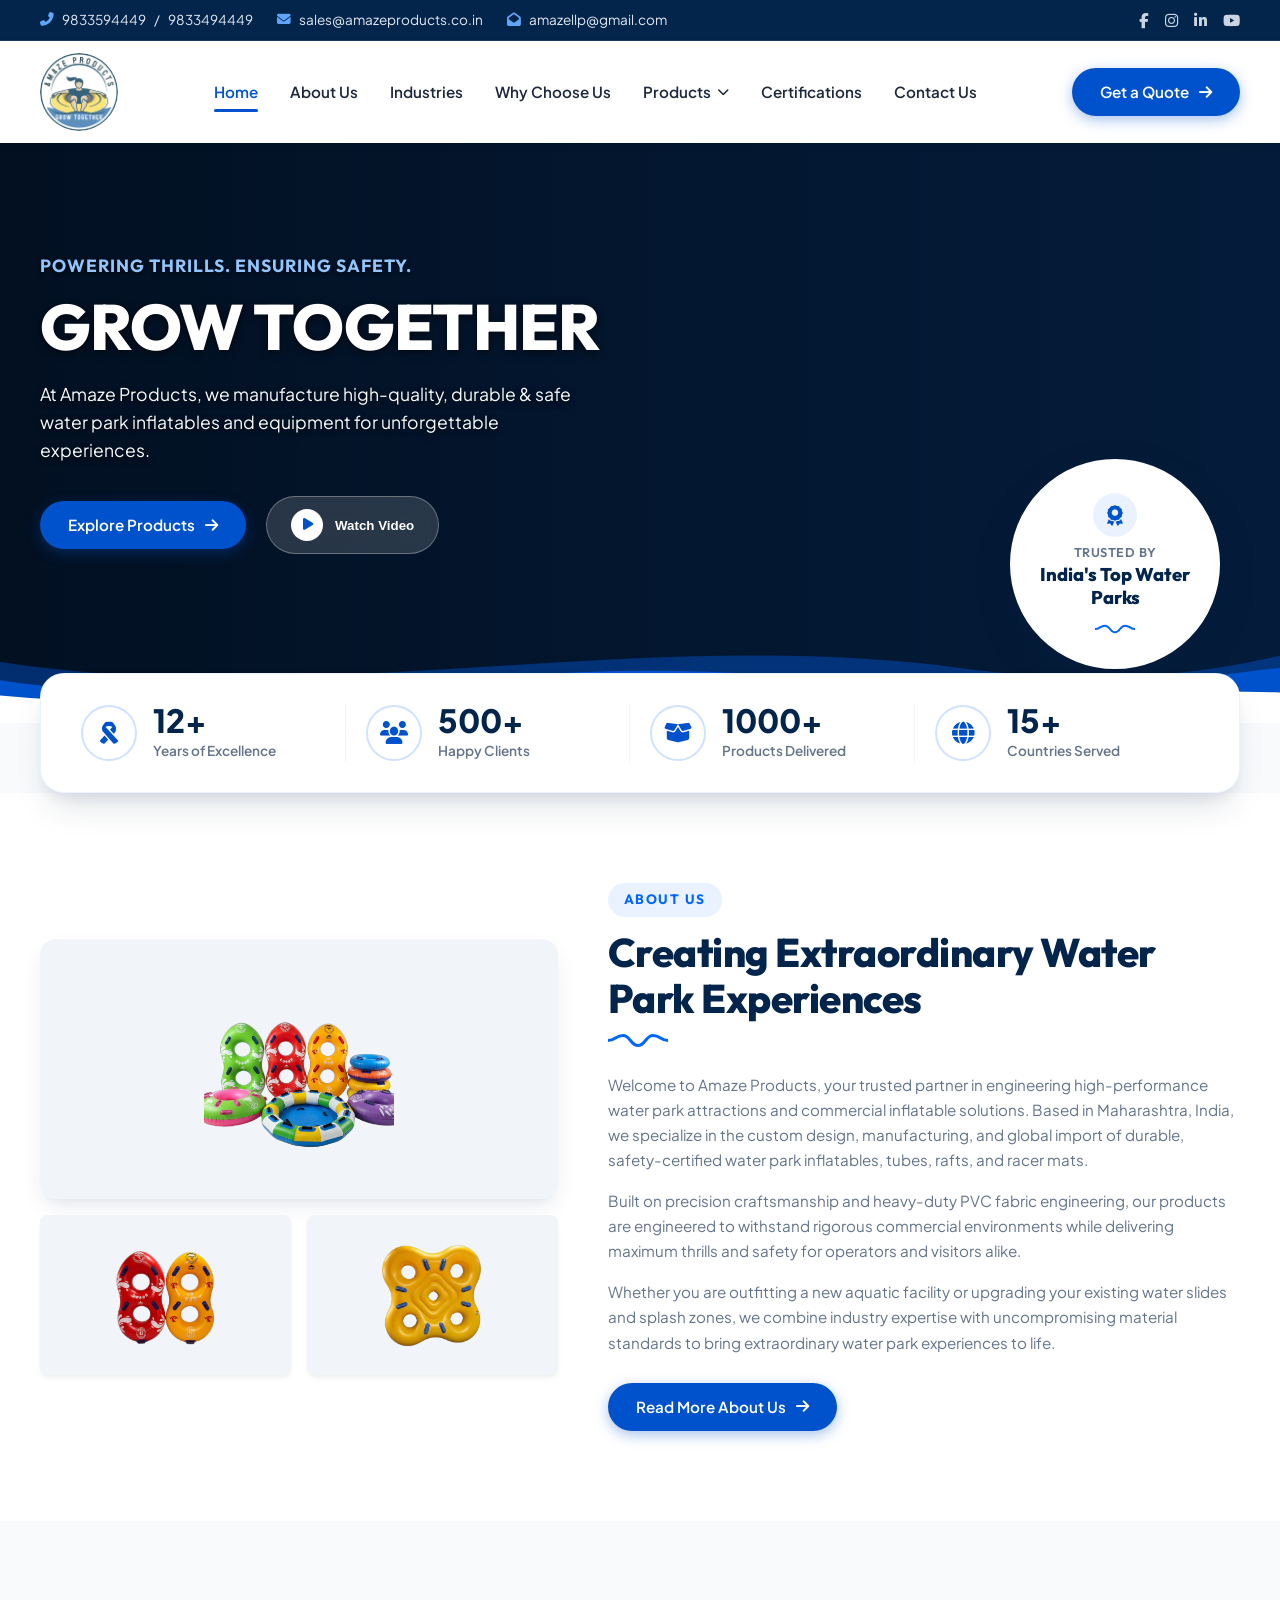
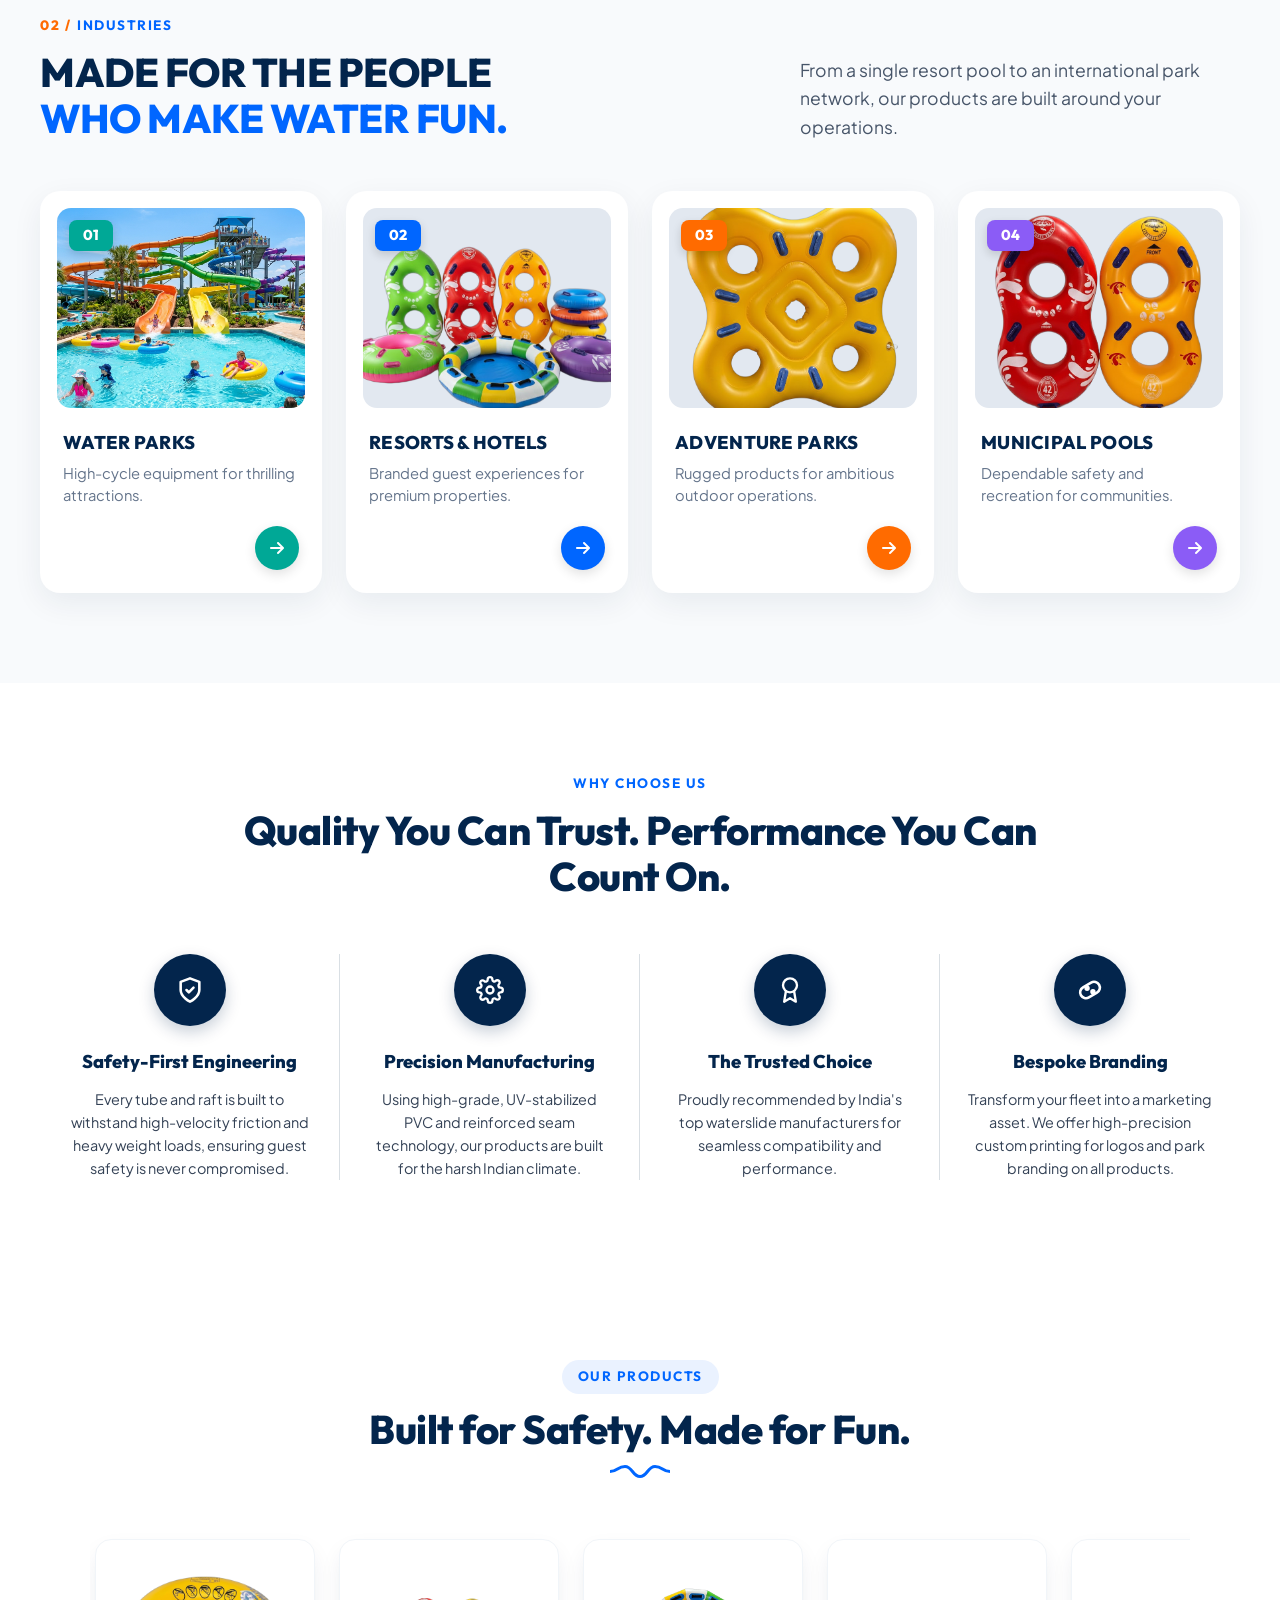
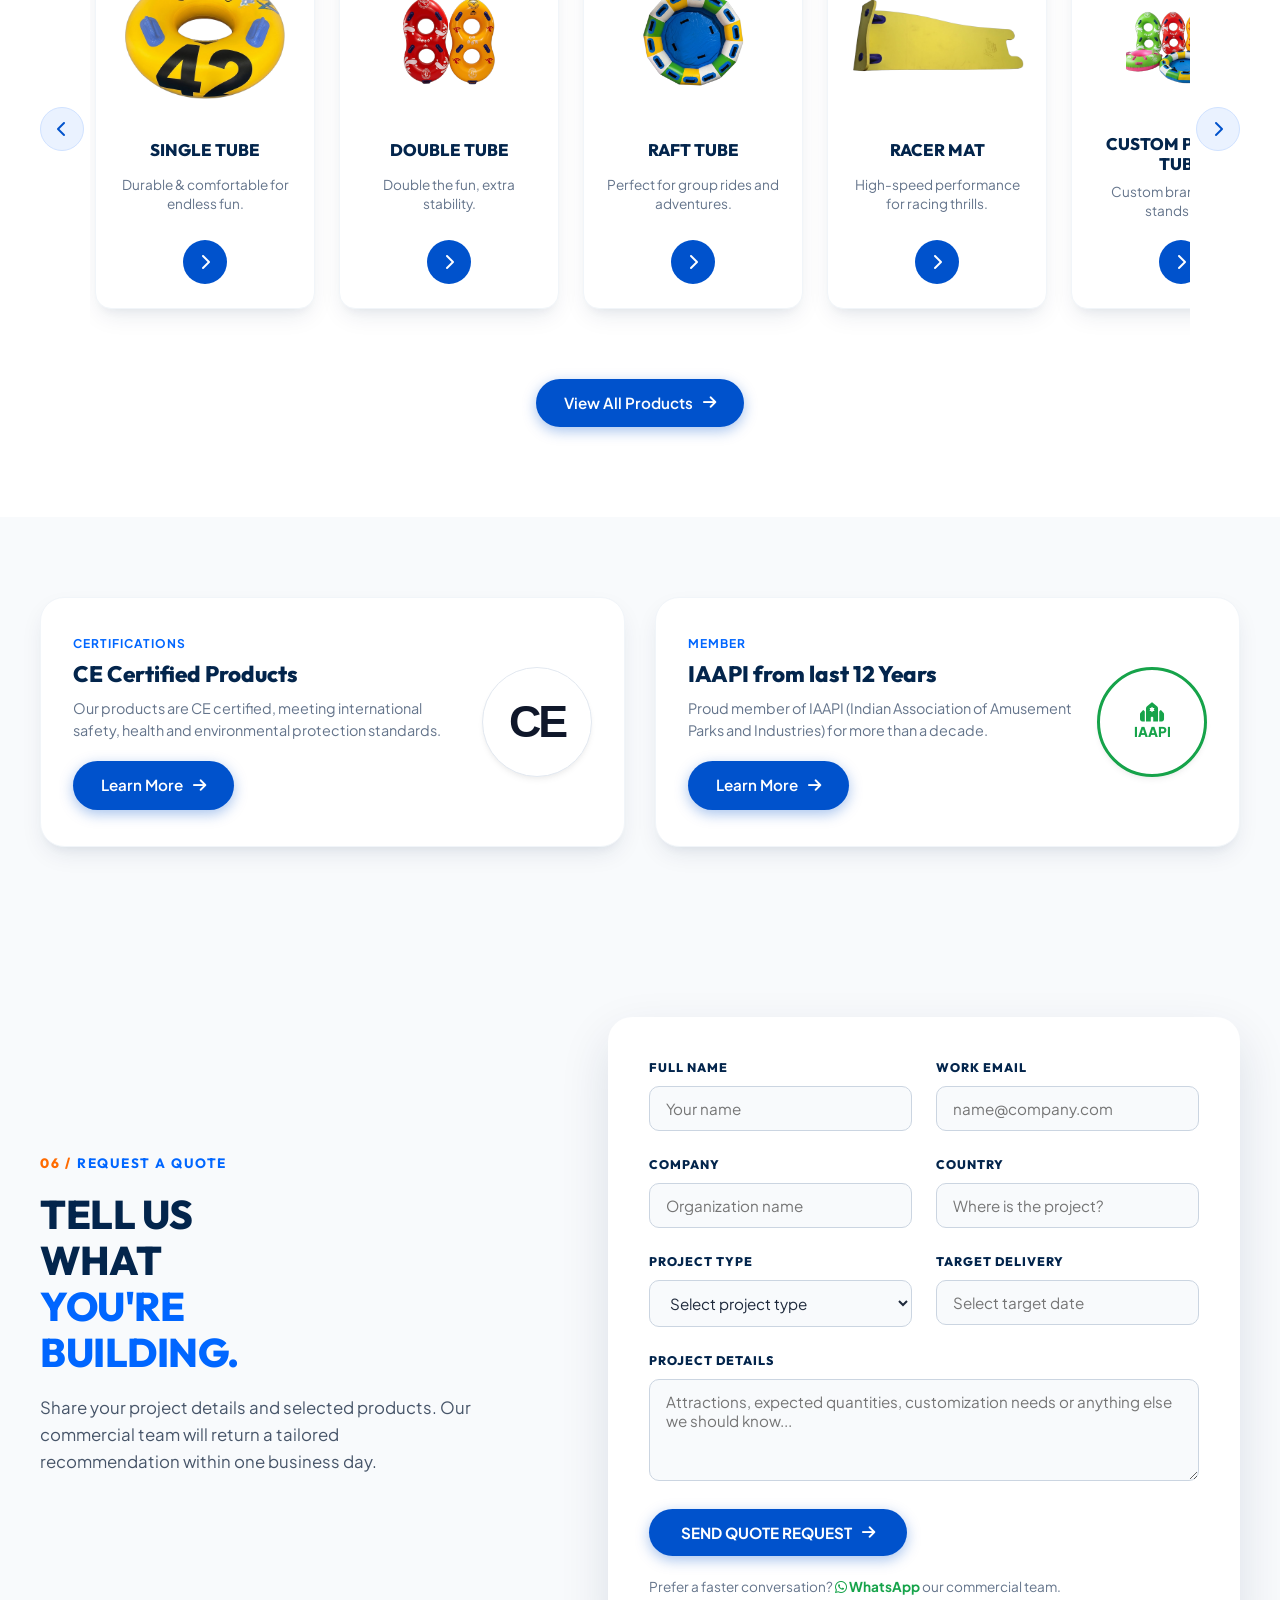
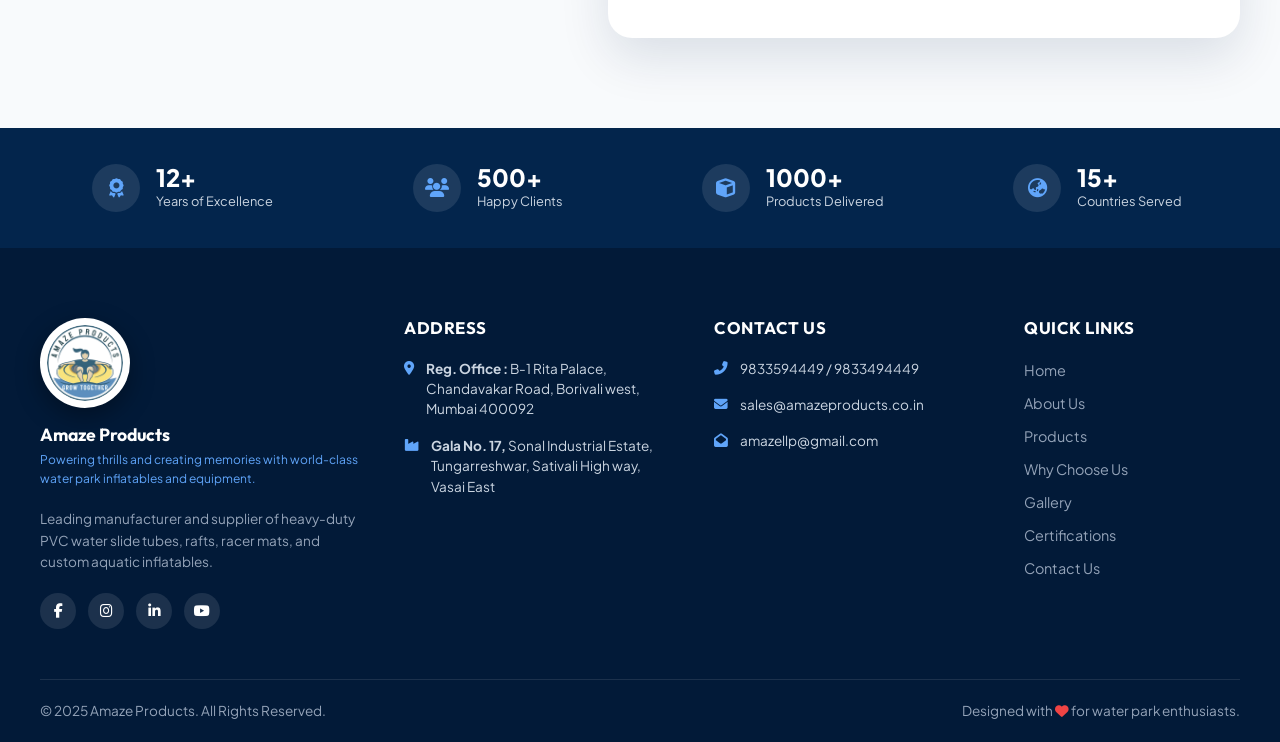
==== index.html @ 7d3e3cb1 "Remove 0 Products Selected card from Request A Quote section" ====
<!DOCTYPE html>
<html lang="en">
<head>
  <meta charset="UTF-8">
  <meta name="viewport" content="width=device-width, initial-scale=1.0">
  <title>Amaze Products - Water Park Inflatables & Equipment</title>
  <meta name="description" content="Amaze Products manufactures high-quality, durable & safe water park inflatables, tubes, rafts, and racer mats for unforgettable aquatic experiences.">
  
  <!-- CSS Stylesheet -->
  <link rel="stylesheet" href="styles.css">
  
  <!-- FontAwesome Icons -->
  <link rel="stylesheet" href="https://cdnjs.cloudflare.com/ajax/libs/font-awesome/6.4.0/css/all.min.css">
</head>
<body>

  <!-- 1. TOP NOTIFICATION BAR -->
  <div class="top-bar">
    <div class="container">
      <div class="top-bar-contact">
        <div class="top-bar-item">
          <i class="fas fa-phone-alt"></i>
          <a href="tel:9833594449">9833594449</a> / <a href="tel:9833494449">9833494449</a>
        </div>
        <div class="top-bar-item">
          <i class="fas fa-envelope"></i>
          <a href="mailto:sales@amazeproducts.co.in">sales@amazeproducts.co.in</a>
        </div>
        <div class="top-bar-item">
          <i class="fas fa-envelope-open"></i>
          <a href="mailto:amazellp@gmail.com">amazellp@gmail.com</a>
        </div>
      </div>
      <div class="top-bar-social">
        <a href="#" aria-label="Facebook"><i class="fab fa-facebook-f"></i></a>
        <a href="#" aria-label="Instagram"><i class="fab fa-instagram"></i></a>
        <a href="#" aria-label="LinkedIn"><i class="fab fa-linkedin-in"></i></a>
        <a href="#" aria-label="YouTube"><i class="fab fa-youtube"></i></a>
      </div>
    </div>
  </div>

  <!-- 2. MAIN HEADER NAVIGATION -->
  <header class="main-header">
    <div class="container">
      <a href="#" class="logo-link">
        <img src="assets/logo.png" alt="Amaze Products Logo" class="logo-img">
      </a>
      
      <nav class="nav-menu" id="navMenu">
        <a href="#home" class="nav-link active">Home</a>
        <a href="#about" class="nav-link">About Us</a>
        <a href="#industries" class="nav-link">Industries</a>
        <a href="#why-us" class="nav-link">Why Choose Us</a>
        <a href="#products" class="nav-link">Products <i class="fas fa-chevron-down" style="font-size: 0.75rem; margin-left: 2px;"></i></a>
        <a href="#certifications" class="nav-link">Certifications</a>
        <a href="#contact" class="nav-link">Contact Us</a>
      </nav>

      <a href="#contact" class="btn btn-primary">Get a Quote <i class="fas fa-arrow-right"></i></a>
      
      <div class="mobile-toggle" id="mobileToggle">
        <i class="fas fa-bars"></i>
      </div>
    </div>
  </header>

  <!-- 3. HERO BANNER SECTION -->
  <section class="hero-section" id="home">
    <video autoplay loop muted playsinline class="hero-bg-media">
      <source src="banner section .mp4" type="video/mp4">
      <source src="assets/banner-section.mp4" type="video/mp4">
      Your browser does not support the video tag.
    </video>
    <div class="hero-overlay"></div>
    
    <div class="container">
      <div class="hero-content">
        <div class="hero-text">
          <div class="hero-tagline">Powering Thrills. Ensuring Safety.</div>
          <h1 class="hero-title">GROW TOGETHER</h1>
          <p class="hero-desc">
            At Amaze Products, we manufacture high-quality, durable & safe water park inflatables and equipment for unforgettable experiences.
          </p>
          <div class="hero-actions">
            <a href="#products" class="btn btn-primary">Explore Products <i class="fas fa-arrow-right"></i></a>
            <button class="btn-video" id="watchVideoBtn">
              <span class="play-icon-circle"><i class="fas fa-play"></i></span> Watch Video
            </button>
          </div>
        </div>

        <div class="hero-badge-card">
          <div class="badge-star-icon">
            <i class="fas fa-award"></i>
          </div>
          <h4>Trusted by</h4>
          <h3>India's Top Water Parks</h3>
          <div class="wave-accent" style="margin-bottom:0;">
            <svg width="40" height="12" viewBox="0 0 60 15" fill="none" xmlns="http://www.w3.org/2000/svg">
              <path d="M0 7.5C7.5 7.5 7.5 2.5 15 2.5C22.5 2.5 22.5 12.5 30 12.5C37.5 12.5 37.5 2.5 45 2.5C52.5 2.5 52.5 7.5 60 7.5" stroke="#0066ff" stroke-width="3" stroke-linecap="round"/>
            </svg>
          </div>
        </div>
      </div>
    </div>

    <!-- Bottom Wave Cut Layer -->
    <div class="hero-bottom-wave">
      <svg viewBox="0 0 1440 180" fill="none" xmlns="http://www.w3.org/2000/svg" preserveAspectRatio="none">
        <path d="M0 80C360 160 720 20 1080 90C1260 125 1380 90 1440 70V180H0V80Z" fill="#0066ff" fill-opacity="0.35"/>
        <path d="M0 110C320 180 640 40 960 120C1200 150 1360 100 1440 90V180H0V110Z" fill="#0052cc"/>
        <path d="M0 135C240 170 480 90 720 130C960 170 1200 120 1440 130V180H0V135Z" fill="#ffffff"/>
      </svg>
    </div>
  </section>

  <!-- 4. STATS COUNTER BANNER -->
  <div class="container stats-banner-wrapper">
    <div class="stats-banner-card">
      <div class="stat-item">
        <div class="stat-icon">
          <i class="fas fa-ribbon"></i>
        </div>
        <div>
          <div class="stat-number" data-target="12+">12+</div>
          <div class="stat-label">Years of Excellence</div>
        </div>
      </div>

      <div class="stat-item">
        <div class="stat-icon">
          <i class="fas fa-users"></i>
        </div>
        <div>
          <div class="stat-number" data-target="500+">500+</div>
          <div class="stat-label">Happy Clients</div>
        </div>
      </div>

      <div class="stat-item">
        <div class="stat-icon">
          <i class="fas fa-box-open"></i>
        </div>
        <div>
          <div class="stat-number" data-target="1000+">1000+</div>
          <div class="stat-label">Products Delivered</div>
        </div>
      </div>

      <div class="stat-item">
        <div class="stat-icon">
          <i class="fas fa-globe"></i>
        </div>
        <div>
          <div class="stat-number" data-target="15+">15+</div>
          <div class="stat-label">Countries Served</div>
        </div>
      </div>
    </div>
  </div>

  <!-- 5. ABOUT US SECTION -->
  <section class="about-section" id="about">
    <div class="container">
      <div class="about-grid">
        <!-- Gallery Images Collage -->
        <div class="about-gallery">
          <div class="about-img-main" style="background:#f1f5f9; display:flex; align-items:center; justify-content:center;">
            <img src="assets/custom-printed-tube.png" alt="Amaze Waterpark Collection" style="object-fit:contain; max-height:100%;">
          </div>
          <div class="about-img-sub" style="background:#f1f5f9; display:flex; align-items:center; justify-content:center;">
            <img src="assets/double-tube.png" alt="Double Tube Inflatables" style="object-fit:contain; max-height:100%;">
          </div>
          <div class="about-img-sub" style="background:#f1f5f9; display:flex; align-items:center; justify-content:center;">
            <img src="assets/quad-raft.png" alt="Quad Raft Inflatable" style="object-fit:contain; max-height:100%;">
          </div>
        </div>

        <!-- Content Right -->
        <div class="about-content">
          <span class="section-badge">ABOUT US</span>
          <h2 class="section-title">Creating Extraordinary Water Park Experiences</h2>
          <div class="wave-accent left">
            <svg width="60" height="15" viewBox="0 0 60 15" fill="none" xmlns="http://www.w3.org/2000/svg">
              <path d="M0 7.5C7.5 7.5 7.5 2.5 15 2.5C22.5 2.5 22.5 12.5 30 12.5C37.5 12.5 37.5 2.5 45 2.5C52.5 2.5 52.5 7.5 60 7.5" stroke="#0066ff" stroke-width="3" stroke-linecap="round"/>
            </svg>
          </div>
          
          <p>
            Welcome to Amaze Products, your trusted partner in engineering high-performance water park attractions and commercial inflatable solutions. Based in Maharashtra, India, we specialize in the custom design, manufacturing, and global import of durable, safety-certified water park inflatables, tubes, rafts, and racer mats.
          </p>
          <p>
            Built on precision craftsmanship and heavy-duty PVC fabric engineering, our products are engineered to withstand rigorous commercial environments while delivering maximum thrills and safety for operators and visitors alike.
          </p>
          <p>
            Whether you are outfitting a new aquatic facility or upgrading your existing water slides and splash zones, we combine industry expertise with uncompromising material standards to bring extraordinary water park experiences to life.
          </p>

          <a href="#about" class="btn btn-primary">Read More About Us <i class="fas fa-arrow-right"></i></a>
        </div>
      </div>
    </div>
  </section>

  <!-- 6. INDUSTRIES SECTION -->
  <section class="industries-section" id="industries">
    <div class="container">
      <div class="industries-header">
        <div class="industries-title-box">
          <span class="industries-badge"><span class="badge-num">02 /</span> INDUSTRIES</span>
          <h2 class="industries-title">
            MADE FOR THE PEOPLE <br>
            <span class="highlight-blue">WHO MAKE WATER FUN.</span>
          </h2>
        </div>
        <div class="industries-desc-box">
          <p class="industries-desc">
            From a single resort pool to an international park network, our products are built around your operations.
          </p>
        </div>
      </div>

      <div class="industries-grid">
        <!-- Card 1: Water Parks -->
        <div class="industry-card">
          <div class="industry-img-wrapper">
            <span class="industry-num-badge badge-teal">01</span>
            <img src="assets/hero-bg.jpg" alt="Water Parks - Slides & Attractions" onerror="this.src='assets/single-tube.png'">
          </div>
          <div class="industry-card-body">
            <h3 class="industry-card-title">WATER PARKS</h3>
            <p class="industry-card-desc">High-cycle equipment for thrilling attractions.</p>
            <div class="industry-card-footer">
              <a href="#contact" class="industry-arrow-btn btn-teal" aria-label="Learn more about Water Parks"><i class="fas fa-arrow-right"></i></a>
            </div>
          </div>
        </div>

        <!-- Card 2: Resorts & Hotels -->
        <div class="industry-card">
          <div class="industry-img-wrapper">
            <span class="industry-num-badge badge-blue">02</span>
            <img src="https://images.unsplash.com/photo-1571896349842-33c89424de2d?auto=format&fit=crop&w=800&q=80" alt="Resorts & Hotels Pool Area" onerror="this.src='assets/custom-printed-tube.png'">
          </div>
          <div class="industry-card-body">
            <h3 class="industry-card-title">RESORTS & HOTELS</h3>
            <p class="industry-card-desc">Branded guest experiences for premium properties.</p>
            <div class="industry-card-footer">
              <a href="#contact" class="industry-arrow-btn btn-blue" aria-label="Learn more about Resorts & Hotels"><i class="fas fa-arrow-right"></i></a>
            </div>
          </div>
        </div>

        <!-- Card 3: Adventure Parks -->
        <div class="industry-card">
          <div class="industry-img-wrapper">
            <span class="industry-num-badge badge-orange">03</span>
            <img src="https://images.unsplash.com/photo-1530866495561-507c9faab2ed?auto=format&fit=crop&w=800&q=80" alt="Adventure Parks White Water Rafting" onerror="this.src='assets/quad-raft.png'">
          </div>
          <div class="industry-card-body">
            <h3 class="industry-card-title">ADVENTURE PARKS</h3>
            <p class="industry-card-desc">Rugged products for ambitious outdoor operations.</p>
            <div class="industry-card-footer">
              <a href="#contact" class="industry-arrow-btn btn-orange" aria-label="Learn more about Adventure Parks"><i class="fas fa-arrow-right"></i></a>
            </div>
          </div>
        </div>

        <!-- Card 4: Municipal Pools -->
        <div class="industry-card">
          <div class="industry-img-wrapper">
            <span class="industry-num-badge badge-purple">04</span>
            <img src="https://images.unsplash.com/photo-1576013551627-0cc20b96c2a7?auto=format&fit=crop&w=800&q=80" alt="Municipal Pools & Community Aquatics" onerror="this.src='assets/double-tube.png'">
          </div>
          <div class="industry-card-body">
            <h3 class="industry-card-title">MUNICIPAL POOLS</h3>
            <p class="industry-card-desc">Dependable safety and recreation for communities.</p>
            <div class="industry-card-footer">
              <a href="#contact" class="industry-arrow-btn btn-purple" aria-label="Learn more about Municipal Pools"><i class="fas fa-arrow-right"></i></a>
            </div>
          </div>
        </div>
      </div>
    </div>
  </section>

  <!-- 7. WHY CHOOSE US SECTION -->
  <section class="why-section" id="why-us">
    <div class="container">
      <div class="why-header">
        <span class="why-badge">WHY CHOOSE US</span>
        <h2 class="why-title">Quality You Can Trust. Performance You Can Count On.</h2>
      </div>

      <div class="why-grid">
        <!-- Feature 1 -->
        <div class="why-card">
          <div class="why-icon-box">
            <svg width="28" height="28" viewBox="0 0 24 24" fill="none" stroke="currentColor" stroke-width="2.2" stroke-linecap="round" stroke-linejoin="round">
              <path d="M12 22s8-4 8-10V5l-8-3-8 3v7c0 6 8 10 8 10z"/>
              <path d="m9 12 2 2 4-4"/>
            </svg>
          </div>
          <h3 class="why-card-title">Safety-First Engineering</h3>
          <p class="why-card-desc">
            Every tube and raft is built to withstand high-velocity friction and heavy weight loads, ensuring guest safety is never compromised.
          </p>
        </div>

        <!-- Feature 2 -->
        <div class="why-card">
          <div class="why-icon-box">
            <svg width="28" height="28" viewBox="0 0 24 24" fill="none" stroke="currentColor" stroke-width="2" stroke-linecap="round" stroke-linejoin="round">
              <circle cx="12" cy="12" r="3"/>
              <path d="M19.4 15a1.65 1.65 0 0 0 .33 1.82l.06.06a2 2 0 0 1 0 2.83 2 2 0 0 1-2.83 0l-.06-.06a1.65 1.65 0 0 0-1.82-.33 1.65 1.65 0 0 0-1 1.51V21a2 2 0 0 1-2 2 2 2 0 0 1-2-2v-.09A1.65 1.65 0 0 0 9 19.4a1.65 1.65 0 0 0-1.82.33l-.06.06a2 2 0 0 1-2.83 0 2 2 0 0 1 0-2.83l.06-.06a1.65 1.65 0 0 0 .33-1.82 1.65 1.65 0 0 0-1.51-1H3a2 2 0 0 1-2-2 2 2 0 0 1 2-2h.09A1.65 1.65 0 0 0 4.6 9a1.65 1.65 0 0 0-.33-1.82l-.06-.06a2 2 0 0 1 0-2.83 2 2 0 0 1 2.83 0l.06.06a1.65 1.65 0 0 0 1.82.33H9a1.65 1.65 0 0 0 1-1.51V3a2 2 0 0 1 2-2 2 2 0 0 1 2 2v.09a1.65 1.65 0 0 0 1 1.51 1.65 1.65 0 0 0 1.82-.33l.06-.06a2 2 0 0 1 2.83 0 2 2 0 0 1 0 2.83l-.06.06a1.65 1.65 0 0 0-.33 1.82V9a1.65 1.65 0 0 0 1.51 1H21a2 2 0 0 1 2 2 2 2 0 0 1-2 2h-.09a1.65 1.65 0 0 0-1.51 1z"/>
            </svg>
          </div>
          <h3 class="why-card-title">Precision Manufacturing</h3>
          <p class="why-card-desc">
            Using high-grade, UV-stabilized PVC and reinforced seam technology, our products are built for the harsh Indian climate.
          </p>
        </div>

        <!-- Feature 3 -->
        <div class="why-card">
          <div class="why-icon-box">
            <svg width="28" height="28" viewBox="0 0 24 24" fill="none" stroke="currentColor" stroke-width="2" stroke-linecap="round" stroke-linejoin="round">
              <circle cx="12" cy="8" r="6"/>
              <path d="M15.477 12.89 17 22l-5-3-5 3 1.523-9.11"/>
            </svg>
          </div>
          <h3 class="why-card-title">The Trusted Choice</h3>
          <p class="why-card-desc">
            Proudly recommended by India's top waterslide manufacturers for seamless compatibility and performance.
          </p>
        </div>

        <!-- Feature 4 -->
        <div class="why-card">
          <div class="why-icon-box">
            <svg width="28" height="28" viewBox="0 0 24 24" fill="none" stroke="currentColor" stroke-width="2.2" stroke-linecap="round" stroke-linejoin="round">
              <rect x="3" y="7" width="18" height="10" rx="5" transform="rotate(-30 12 12)"/>
              <circle cx="9.5" cy="10.5" r="1.2" fill="currentColor"/>
              <circle cx="14.5" cy="13.5" r="1.2" fill="currentColor"/>
            </svg>
          </div>
          <h3 class="why-card-title">Bespoke Branding</h3>
          <p class="why-card-desc">
            Transform your fleet into a marketing asset. We offer high-precision custom printing for logos and park branding on all products.
          </p>
        </div>
      </div>
    </div>
  </section>

  <!-- 8. OUR PRODUCTS SECTION -->
  <section class="products-section" id="products">
    <div class="container">
      <div class="products-header">
        <span class="section-badge">OUR PRODUCTS</span>
        <h2 class="section-title">Built for Safety. Made for Fun.</h2>
        <div class="wave-accent">
          <svg width="60" height="15" viewBox="0 0 60 15" fill="none" xmlns="http://www.w3.org/2000/svg">
            <path d="M0 7.5C7.5 7.5 7.5 2.5 15 2.5C22.5 2.5 22.5 12.5 30 12.5C37.5 12.5 37.5 2.5 45 2.5C52.5 2.5 52.5 7.5 60 7.5" stroke="#0066ff" stroke-width="3" stroke-linecap="round"/>
          </svg>
        </div>
      </div>

      <div class="slider-container">
        <button class="slider-arrow prev" id="prevProduct" aria-label="Previous product"><i class="fas fa-chevron-left"></i></button>

        <div class="products-slider" id="productsSlider">
          
          <!-- Card 1: Single Tube -->
          <div class="product-card">
            <div class="product-img-wrapper">
              <img src="assets/single-tube.png" alt="Single Tube">
            </div>
            <h3 class="product-title">SINGLE TUBE</h3>
            <p class="product-desc">Durable & comfortable for endless fun.</p>
            <a href="#contact" class="btn-circle"><i class="fas fa-chevron-right"></i></a>
          </div>

          <!-- Card 2: Double Tube -->
          <div class="product-card">
            <div class="product-img-wrapper">
              <img src="assets/double-tube.png" alt="Double Tube">
            </div>
            <h3 class="product-title">DOUBLE TUBE</h3>
            <p class="product-desc">Double the fun, extra stability.</p>
            <a href="#contact" class="btn-circle"><i class="fas fa-chevron-right"></i></a>
          </div>

          <!-- Card 3: Raft Tube -->
          <div class="product-card">
            <div class="product-img-wrapper">
              <img src="assets/raft-tube.png" alt="Raft Tube">
            </div>
            <h3 class="product-title">RAFT TUBE</h3>
            <p class="product-desc">Perfect for group rides and adventures.</p>
            <a href="#contact" class="btn-circle"><i class="fas fa-chevron-right"></i></a>
          </div>

          <!-- Card 4: Racer Mat -->
          <div class="product-card">
            <div class="product-img-wrapper">
              <img src="assets/racer-mat.png" alt="Racer Mat">
            </div>
            <h3 class="product-title">RACER MAT</h3>
            <p class="product-desc">High-speed performance for racing thrills.</p>
            <a href="#contact" class="btn-circle"><i class="fas fa-chevron-right"></i></a>
          </div>

          <!-- Card 5: Custom Printed Tube -->
          <div class="product-card">
            <div class="product-img-wrapper">
              <img src="assets/custom-printed-tube.png" alt="Custom Printed Tube">
            </div>
            <h3 class="product-title">CUSTOM PRINTED TUBE</h3>
            <p class="product-desc">Custom branding that stands out.</p>
            <a href="#contact" class="btn-circle"><i class="fas fa-chevron-right"></i></a>
          </div>

          <!-- Card 6: Quad Raft Tube -->
          <div class="product-card">
            <div class="product-img-wrapper">
              <img src="assets/quad-raft.png" alt="Quad Raft Tube">
            </div>
            <h3 class="product-title">QUAD RAFT TUBE</h3>
            <p class="product-desc">Heavy-duty 4-rider inflatable raft.</p>
            <a href="#contact" class="btn-circle"><i class="fas fa-chevron-right"></i></a>
          </div>

        </div>

        <button class="slider-arrow next" id="nextProduct" aria-label="Next product"><i class="fas fa-chevron-right"></i></button>
      </div>

      <div class="products-cta">
        <a href="#products" class="btn btn-primary">View All Products <i class="fas fa-arrow-right"></i></a>
      </div>
    </div>
  </section>

  <!-- 8. CERTIFICATIONS & MEMBER SECTION -->
  <section class="cert-section" id="certifications">
    <div class="container">
      <div class="cert-grid">
        
        <!-- Card 1: CE Certification -->
        <div class="cert-card">
          <div class="cert-info">
            <span class="cert-badge">CERTIFICATIONS</span>
            <h3 class="cert-title">CE Certified Products</h3>
            <p class="cert-desc">
              Our products are CE certified, meeting international safety, health and environmental protection standards.
            </p>
            <a href="#contact" class="btn btn-primary">Learn More <i class="fas fa-arrow-right"></i></a>
          </div>
          <div class="cert-graphic ce-mark">
            CE
          </div>
        </div>

        <!-- Card 2: IAAPI Membership -->
        <div class="cert-card">
          <div class="cert-info">
            <span class="cert-badge">MEMBER</span>
            <h3 class="cert-title">IAAPI from last 12 Years</h3>
            <p class="cert-desc">
              Proud member of IAAPI (Indian Association of Amusement Parks and Industries) for more than a decade.
            </p>
            <a href="#contact" class="btn btn-primary">Learn More <i class="fas fa-arrow-right"></i></a>
          </div>
          <div class="cert-graphic iaapi-badge">
            <div>
              <i class="fas fa-synagogue" style="font-size:1.2rem; display:block; margin-bottom:2px;"></i>
              IAAPI
            </div>
          </div>
        </div>

      </div>
    </div>
  </section>

  <!-- 9.5 REQUEST A QUOTE SECTION -->
  <section class="quote-section" id="quote">
    <div class="quote-bg-splash">
      <img src="assets/left-splash.jpg" alt="" class="splash-left">
    </div>
    <div class="container" style="position: relative; z-index: 2;">
      <div class="quote-grid">
        
        <!-- Left Side: Title & Info -->
        <div class="quote-info">
          <span class="quote-badge"><span class="badge-num">06 /</span> REQUEST A QUOTE</span>
          <h2 class="quote-title">
            TELL US<br>
            WHAT<br>
            <span class="highlight-blue">YOU'RE<br>BUILDING.</span>
          </h2>
          <p class="quote-desc">
            Share your project details and selected products. Our commercial team will return a tailored recommendation within one business day.
          </p>
        </div>

        <!-- Right Side: Form Card -->
        <div class="quote-form-card">
          <form id="quoteForm" onsubmit="event.preventDefault(); alert('Thank you! Your quote request has been submitted successfully.');">
            <div class="form-row">
              <div class="form-group">
                <label for="fullName">FULL NAME</label>
                <input type="text" id="fullName" placeholder="Your name" required>
              </div>
              <div class="form-group">
                <label for="workEmail">WORK EMAIL</label>
                <input type="email" id="workEmail" placeholder="name@company.com" required>
              </div>
            </div>

            <div class="form-row">
              <div class="form-group">
                <label for="companyName">COMPANY</label>
                <input type="text" id="companyName" placeholder="Organization name">
              </div>
              <div class="form-group">
                <label for="country">COUNTRY</label>
                <input type="text" id="country" placeholder="Where is the project?">
              </div>
            </div>

            <div class="form-row">
              <div class="form-group">
                <label for="projectType">PROJECT TYPE</label>
                <select id="projectType">
                  <option value="" disabled selected>Select project type</option>
                  <option value="waterpark">Water Park & Slides</option>
                  <option value="resort">Resort & Hotel Pool</option>
                  <option value="adventure">Adventure & Rafting Park</option>
                  <option value="municipal">Municipal & Public Pool</option>
                  <option value="custom">Custom Inflatables Order</option>
                </select>
              </div>
              <div class="form-group">
                <label for="targetDelivery">TARGET DELIVERY</label>
                <input type="text" id="targetDelivery" placeholder="Select target date" onfocus="(this.type='date')" onblur="(this.type='text')">
              </div>
            </div>

            <div class="form-group full-width">
              <label for="projectDetails">PROJECT DETAILS</label>
              <textarea id="projectDetails" rows="4" placeholder="Attractions, expected quantities, customization needs or anything else we should know..."></textarea>
            </div>

            <div class="form-footer-row">
              <button type="submit" class="btn btn-primary btn-quote-submit">
                SEND QUOTE REQUEST <i class="fas fa-arrow-right"></i>
              </button>
              <div class="whatsapp-note">
                Prefer a faster conversation? <a href="https://wa.me/919833594449" target="_blank" rel="noopener"><i class="fab fa-whatsapp"></i> WhatsApp</a> our commercial team.
              </div>
            </div>
          </form>
        </div>

      </div>
    </div>
  </section>

  <!-- 9. SECONDARY DARK STATS BAR -->
  <div class="secondary-stats-bar">
    <div class="container">
      <div class="secondary-stats-grid">
        
        <div class="sec-stat-item">
          <div class="sec-stat-icon"><i class="fas fa-award"></i></div>
          <div>
            <div class="sec-stat-number" data-target="12+">12+</div>
            <div class="sec-stat-label">Years of Excellence</div>
          </div>
        </div>

        <div class="sec-stat-item">
          <div class="sec-stat-icon"><i class="fas fa-users"></i></div>
          <div>
            <div class="sec-stat-number" data-target="500+">500+</div>
            <div class="sec-stat-label">Happy Clients</div>
          </div>
        </div>

        <div class="sec-stat-item">
          <div class="sec-stat-icon"><i class="fas fa-cube"></i></div>
          <div>
            <div class="sec-stat-number" data-target="1000+">1000+</div>
            <div class="sec-stat-label">Products Delivered</div>
          </div>
        </div>

        <div class="sec-stat-item">
          <div class="sec-stat-icon"><i class="fas fa-globe-asia"></i></div>
          <div>
            <div class="sec-stat-number" data-target="15+">15+</div>
            <div class="sec-stat-label">Countries Served</div>
          </div>
        </div>

      </div>
    </div>
  </div>

  <!-- 10. FOOTER SECTION -->
  <footer class="main-footer" id="contact">
    <div class="container">
      <div class="footer-grid">
        
        <!-- Col 1: Brand Info -->
        <div>
          <div class="footer-brand">
            <img src="assets/logo.png" alt="Amaze Products Logo" class="footer-logo">
            <h4 style="color:#fff; font-size:1.1rem; margin-bottom:4px;">Amaze Products</h4>
            <p style="font-size:0.75rem; color:#60a5fa;">Powering thrills and creating memories with world-class water park inflatables and equipment.</p>
          </div>
          <p class="footer-desc">
            Leading manufacturer and supplier of heavy-duty PVC water slide tubes, rafts, racer mats, and custom aquatic inflatables.
          </p>
          <div class="footer-social">
            <a href="#" aria-label="Facebook"><i class="fab fa-facebook-f"></i></a>
            <a href="#" aria-label="Instagram"><i class="fab fa-instagram"></i></a>
            <a href="#" aria-label="LinkedIn"><i class="fab fa-linkedin-in"></i></a>
            <a href="#" aria-label="YouTube"><i class="fab fa-youtube"></i></a>
          </div>
        </div>

        <!-- Col 2: ADDRESS -->
        <div>
          <h4 class="footer-col-title">ADDRESS</h4>
          <div class="footer-info-list">
            <div class="footer-info-item">
              <i class="fas fa-map-marker-alt"></i>
              <div>
                <strong>Reg. Office :</strong> B-1 Rita Palace, Chandavakar Road, Borivali west, Mumbai 400092
              </div>
            </div>
            <div class="footer-info-item">
              <i class="fas fa-industry"></i>
              <div>
                <strong>Gala No. 17,</strong> Sonal Industrial Estate, Tungarreshwar, Sativali High way, Vasai East
              </div>
            </div>
          </div>
        </div>

        <!-- Col 3: CONTACT US -->
        <div>
          <h4 class="footer-col-title">CONTACT US</h4>
          <div class="footer-info-list">
            <div class="footer-info-item">
              <i class="fas fa-phone-alt"></i>
              <div>
                <a href="tel:9833594449">9833594449</a> / <a href="tel:9833494449">9833494449</a>
              </div>
            </div>
            <div class="footer-info-item">
              <i class="fas fa-envelope"></i>
              <div>
                <a href="mailto:sales@amazeproducts.co.in">sales@amazeproducts.co.in</a>
              </div>
            </div>
            <div class="footer-info-item">
              <i class="fas fa-envelope-open"></i>
              <div>
                <a href="mailto:amazellp@gmail.com">amazellp@gmail.com</a>
              </div>
            </div>
          </div>
        </div>

        <!-- Col 4: QUICK LINKS -->
        <div>
          <h4 class="footer-col-title">QUICK LINKS</h4>
          <div class="footer-links-list">
            <a href="#home">Home</a>
            <a href="#about">About Us</a>
            <a href="#products">Products</a>
            <a href="#why-us">Why Choose Us</a>
            <a href="#gallery">Gallery</a>
            <a href="#certifications">Certifications</a>
            <a href="#contact">Contact Us</a>
          </div>
        </div>

      </div>
    </div>

    <!-- Sub Footer -->
    <div class="sub-footer">
      <div class="container">
        <div>© 2025 Amaze Products. All Rights Reserved.</div>
        <div>Designed with <i class="fas fa-heart" style="color: #ef4444;"></i> for water park enthusiasts.</div>
      </div>
    </div>
  </footer>

  <!-- Scroll To Top Button -->
  <button class="scroll-top-btn" id="scrollTopBtn" aria-label="Scroll to top">
    <i class="fas fa-arrow-up"></i>
  </button>

  <!-- Video Lightbox Modal -->
  <div class="video-modal" id="videoModal">
    <div class="modal-content">
      <span class="modal-close" id="modalClose">&times;</span>
      <div class="video-container">
        <video id="promoVideo" controls>
          <source src="banner section .mp4" type="video/mp4">
          Your browser does not support the video tag.
        </video>
      </div>
    </div>
  </div>

  <!-- JavaScript -->
  <script src="script.js"></script>
</body>
</html>
---- styles.css ----
/* ==========================================================================
   Amaze Products - Home Page Stylesheet
   ========================================================================== */

@import url('https://fonts.googleapis.com/css2?family=Outfit:wght@400;500;600;700;800&family=Plus+Jakarta+Sans:wght@400;500;600;700;800&display=swap');

:root {
  --primary-navy: #03254c;
  --primary-blue: #0066ff;
  --primary-blue-dark: #0052cc;
  --accent-light-blue: #eaf2ff;
  --accent-blue-soft: #d0e2ff;
  --dark-bg: #021a38;
  --text-main: #1e293b;
  --text-muted: #64748b;
  --text-light: #94a3b8;
  --bg-gradient: linear-gradient(135deg, #03254c 0%, #0052cc 100%);
  --card-bg: #ffffff;
  --shadow-sm: 0 4px 6px -1px rgba(0, 0, 0, 0.05), 0 2px 4px -1px rgba(0, 0, 0, 0.03);
  --shadow-md: 0 10px 25px -5px rgba(3, 37, 76, 0.1), 0 8px 10px -6px rgba(3, 37, 76, 0.05);
  --shadow-lg: 0 20px 35px -10px rgba(3, 37, 76, 0.15), 0 10px 15px -5px rgba(3, 37, 76, 0.08);
  --radius-sm: 8px;
  --radius-md: 16px;
  --radius-lg: 24px;
  --radius-pill: 9999px;
  --transition: all 0.3s cubic-bezier(0.4, 0, 0.2, 1);
}

/* Reset & Base Styles */
*, *::before, *::after {
  box-sizing: border-box;
  margin: 0;
  padding: 0;
}

html {
  scroll-behavior: smooth;
  font-size: 16px;
}

body {
  font-family: 'Plus Jakarta Sans', sans-serif;
  color: var(--text-main);
  background-color: #f8fafc;
  line-height: 1.6;
  overflow-x: hidden;
}

h1, h2, h3, h4, h5, h6 {
  font-family: 'Outfit', sans-serif;
  color: var(--primary-navy);
  font-weight: 700;
  line-height: 1.2;
}

a {
  text-decoration: none;
  color: inherit;
  transition: var(--transition);
}

ul {
  list-style: none;
}

img {
  max-width: 100%;
  height: auto;
  display: block;
}

/* Container */
.container {
  width: 100%;
  max-width: 1240px;
  margin: 0 auto;
  padding: 0 20px;
}

/* Section Header Badges */
.section-badge {
  display: inline-block;
  font-family: 'Outfit', sans-serif;
  font-size: 0.85rem;
  font-weight: 700;
  letter-spacing: 1.5px;
  text-transform: uppercase;
  color: var(--primary-blue);
  background-color: var(--accent-light-blue);
  padding: 6px 16px;
  border-radius: var(--radius-pill);
  margin-bottom: 12px;
}

.section-title {
  font-family: 'Outfit', sans-serif;
  font-size: 2.5rem;
  font-weight: 800;
  line-height: 1.15;
  letter-spacing: -0.5px;
  color: var(--primary-navy);
  margin-bottom: 12px;
}

.wave-accent {
  display: flex;
  justify-content: center;
  align-items: center;
  margin: 8px 0 24px 0;
  color: var(--primary-blue);
}

.wave-accent.left {
  justify-content: flex-start;
}

/* Buttons */
.btn {
  display: inline-flex;
  align-items: center;
  justify-content: center;
  gap: 10px;
  font-family: 'Plus Jakarta Sans', sans-serif;
  font-size: 0.95rem;
  font-weight: 600;
  padding: 12px 28px;
  border-radius: var(--radius-pill);
  cursor: pointer;
  border: none;
  transition: var(--transition);
  white-space: nowrap;
}

.btn-primary {
  background-color: var(--primary-blue-dark);
  color: #ffffff;
  box-shadow: 0 4px 14px rgba(0, 82, 204, 0.35);
}

.btn-primary:hover {
  background-color: #0040a3;
  transform: translateY(-2px);
  box-shadow: 0 6px 20px rgba(0, 82, 204, 0.45);
}

.btn-secondary {
  background-color: #ffffff;
  color: var(--primary-navy);
  border: 1px solid #cbd5e1;
}

.btn-secondary:hover {
  background-color: var(--accent-light-blue);
  border-color: var(--primary-blue);
  color: var(--primary-blue-dark);
}

.btn-circle {
  width: 44px;
  height: 44px;
  border-radius: 50%;
  background-color: var(--primary-blue-dark);
  color: #ffffff;
  display: inline-flex;
  align-items: center;
  justify-content: center;
  transition: var(--transition);
}

.btn-circle:hover {
  transform: scale(1.1);
  background-color: var(--primary-blue);
}

/* ==========================================================================
   1. TOP NOTIFICATION BAR
   ========================================================================== */
.top-bar {
  background-color: var(--primary-navy);
  color: #ffffff;
  font-size: 0.85rem;
  padding: 8px 0;
  border-bottom: 1px solid rgba(255, 255, 255, 0.1);
}

.top-bar .container {
  display: flex;
  justify-content: space-between;
  align-items: center;
}

.top-bar-contact {
  display: flex;
  align-items: center;
  gap: 24px;
  flex-wrap: wrap;
}

.top-bar-item {
  display: flex;
  align-items: center;
  gap: 8px;
  color: #e2e8f0;
}

.top-bar-item i {
  color: #60a5fa;
}

.top-bar-item a:hover {
  color: #ffffff;
  text-decoration: underline;
}

.top-bar-social {
  display: flex;
  align-items: center;
  gap: 16px;
}

.top-bar-social a {
  color: #cbd5e1;
  font-size: 0.95rem;
}

.top-bar-social a:hover {
  color: #60a5fa;
  transform: translateY(-2px);
}

/* ==========================================================================
   2. MAIN HEADER NAVIGATION
   ========================================================================== */
.main-header {
  background-color: #ffffff;
  position: sticky;
  top: 0;
  z-index: 1000;
  box-shadow: 0 2px 10px rgba(0, 0, 0, 0.05);
  padding: 12px 0;
  transition: transform 0.35s cubic-bezier(0.4, 0, 0.2, 1), box-shadow 0.35s ease;
}

.main-header.header-hidden {
  transform: translateY(-100%);
  box-shadow: none;
}

.main-header .container {
  display: flex;
  justify-content: space-between;
  align-items: center;
}

.logo-link {
  display: flex;
  align-items: center;
  gap: 12px;
}

.logo-img {
  height: 78px;
  width: auto;
  border-radius: 50%;
  object-fit: contain;
  transition: transform 0.3s ease;
}

.logo-img:hover {
  transform: scale(1.05);
}

.nav-menu {
  display: flex;
  align-items: center;
  gap: 32px;
}

.nav-link {
  font-family: 'Plus Jakarta Sans', sans-serif;
  font-weight: 600;
  font-size: 0.95rem;
  color: var(--text-main);
  padding: 8px 0;
  position: relative;
  display: flex;
  align-items: center;
  gap: 4px;
}

.nav-link.active, .nav-link:hover {
  color: var(--primary-blue-dark);
}

.nav-link.active::after {
  content: '';
  position: absolute;
  bottom: 0;
  left: 0;
  width: 100%;
  height: 3px;
  background-color: var(--primary-blue-dark);
  border-radius: 2px;
}

.mobile-toggle {
  display: none;
  font-size: 1.5rem;
  color: var(--primary-navy);
  cursor: pointer;
}

/* ==========================================================================
   3. HERO BANNER SECTION
   ========================================================================== */
.hero-section {
  position: relative;
  background-color: #041d3d;
  min-height: 580px;
  display: flex;
  align-items: center;
  overflow: visible;
  padding-bottom: 40px;
}

.hero-bottom-wave {
  position: absolute;
  bottom: 0;
  left: 0;
  width: 100%;
  overflow: hidden;
  line-height: 0;
  z-index: 15;
  pointer-events: none;
}

.hero-bottom-wave svg {
  position: relative;
  display: block;
  width: 100%;
  height: 110px;
}

.hero-bg-media {
  position: absolute;
  top: 0;
  left: 0;
  width: 100%;
  height: 100%;
  object-fit: cover;
  opacity: 1;
  filter: brightness(0.95);
}

.hero-overlay {
  position: absolute;
  top: 0;
  left: 0;
  width: 100%;
  height: 100%;
  background: linear-gradient(90deg, rgba(0, 0, 0, 0.45) 0%, rgba(0, 0, 0, 0.2) 60%, rgba(0, 0, 0, 0.05) 100%);
}

.hero-content {
  position: relative;
  z-index: 20;
  display: flex;
  justify-content: space-between;
  align-items: center;
  padding: 60px 0 80px 0;
  width: 100%;
}

.hero-text {
  color: #ffffff;
  margin-left: 0;
  max-width: 620px;
}

.hero-tagline {
  font-family: 'Outfit', sans-serif;
  font-size: 1.1rem;
  font-weight: 700;
  color: #93c5fd;
  margin-bottom: 12px;
  text-transform: uppercase;
  letter-spacing: 1px;
  text-shadow: 0 2px 4px rgba(0, 0, 0, 0.6);
}

.hero-title {
  font-size: 4rem;
  font-weight: 800;
  line-height: 1.05;
  color: #ffffff;
  margin-bottom: 20px;
  letter-spacing: -1px;
  text-shadow: 0 2px 8px rgba(0, 0, 0, 0.6);
}

.hero-title span {
  display: block;
  color: #60a5fa;
}

.hero-desc {
  font-size: 1.1rem;
  color: #f8fafc;
  margin-bottom: 32px;
  max-width: 540px;
  line-height: 1.6;
  text-shadow: 0 2px 6px rgba(0, 0, 0, 0.6);
}

.hero-actions {
  display: flex;
  align-items: center;
  gap: 20px;
  flex-wrap: wrap;
}

.btn-video {
  display: inline-flex;
  align-items: center;
  gap: 12px;
  background: rgba(255, 255, 255, 0.15);
  backdrop-filter: blur(10px);
  color: #ffffff;
  border: 1px solid rgba(255, 255, 255, 0.3);
  padding: 12px 24px;
  border-radius: var(--radius-pill);
  font-weight: 600;
  cursor: pointer;
  transition: var(--transition);
}

.btn-video:hover {
  background: rgba(255, 255, 255, 0.25);
  border-color: #ffffff;
  transform: translateY(-2px);
}

.play-icon-circle {
  width: 32px;
  height: 32px;
  border-radius: 50%;
  background-color: #ffffff;
  color: var(--primary-blue-dark);
  display: flex;
  align-items: center;
  justify-content: center;
  font-size: 0.85rem;
  padding-left: 2px;
}

/* Floating Trust Badge Positioned at Bottom Right Cover Side */
.hero-badge-card {
  position: absolute;
  right: 20px;
  bottom: -35px;
  z-index: 30;
  background: #ffffff;
  backdrop-filter: blur(12px);
  width: 210px;
  height: 210px;
  border-radius: 50%;
  padding: 20px 16px;
  box-shadow: 0 14px 35px rgba(3, 37, 76, 0.22);
  text-align: center;
  border: 4px solid #ffffff;
  animation: float 4s ease-in-out infinite;
  display: flex;
  flex-direction: column;
  align-items: center;
  justify-content: center;
  box-sizing: border-box;
}

@keyframes float {
  0%, 100% { transform: translateY(0); }
  50% { transform: translateY(-10px); }
}

.badge-star-icon {
  width: 44px;
  height: 44px;
  border-radius: 50%;
  background-color: var(--accent-light-blue);
  color: var(--primary-blue-dark);
  display: flex;
  align-items: center;
  justify-content: center;
  font-size: 1.3rem;
  margin: 0 auto 8px auto;
  flex-shrink: 0;
}

.hero-badge-card h4 {
  font-size: 0.8rem;
  color: var(--text-muted);
  font-weight: 600;
  text-transform: uppercase;
  letter-spacing: 0.5px;
  margin: 0;
}

.hero-badge-card h3 {
  font-size: 1.15rem;
  color: var(--primary-navy);
  font-weight: 800;
  margin: 3px 0 6px 0;
  line-height: 1.25;
  max-width: 160px;
}

/* ==========================================================================
   4. STATS COUNTER BANNER
   ========================================================================== */
.stats-banner-wrapper {
  margin-top: -50px;
  position: relative;
  z-index: 20;
}

.stats-banner-card {
  background-color: #ffffff;
  border-radius: var(--radius-lg);
  box-shadow: var(--shadow-lg);
  padding: 30px 40px;
  display: grid;
  grid-template-columns: repeat(4, 1fr);
  gap: 20px;
  border: 1px solid rgba(0, 102, 255, 0.08);
}

.stat-item {
  display: flex;
  align-items: center;
  gap: 16px;
}

.stat-item:not(:last-child) {
  border-right: 1px solid #f1f5f9;
  padding-right: 20px;
}

.stat-icon {
  width: 56px;
  height: 56px;
  border-radius: 50%;
  border: 2px solid var(--accent-blue-soft);
  color: var(--primary-blue-dark);
  display: flex;
  align-items: center;
  justify-content: center;
  font-size: 1.4rem;
  flex-shrink: 0;
}

.stat-number {
  font-size: 2rem;
  font-weight: 800;
  color: var(--primary-navy);
  line-height: 1;
}

.stat-label {
  font-size: 0.85rem;
  font-weight: 600;
  color: var(--text-muted);
  margin-top: 4px;
}

/* ==========================================================================
   5. OUR PRODUCTS SECTION
   ========================================================================== */
.products-section {
  padding: 90px 0;
  background-color: #ffffff;
  position: relative;
}

.products-header {
  text-align: center;
  max-width: 600px;
  margin: 0 auto 40px auto;
}

.slider-container {
  position: relative;
  padding: 0 50px;
}

.products-slider {
  display: flex;
  gap: 24px;
  overflow-x: auto;
  scroll-behavior: smooth;
  padding: 20px 5px 30px 5px;
  scrollbar-width: none;
}

.products-slider::-webkit-scrollbar {
  display: none;
}

.product-card {
  flex: 0 0 calc(20% - 20px);
  min-width: 220px;
  background-color: #ffffff;
  border-radius: var(--radius-md);
  box-shadow: var(--shadow-md);
  padding: 24px 20px;
  text-align: center;
  border: 1px solid #f1f5f9;
  transition: var(--transition);
  display: flex;
  flex-direction: column;
  align-items: center;
  justify-content: space-between;
}

.product-card:hover {
  transform: translateY(-8px);
  box-shadow: var(--shadow-lg);
  border-color: var(--accent-blue-soft);
}

.product-img-wrapper {
  height: 150px;
  display: flex;
  align-items: center;
  justify-content: center;
  margin-bottom: 20px;
  width: 100%;
}

.product-img-wrapper img, .product-img-wrapper svg {
  max-height: 100%;
  max-width: 100%;
  object-fit: contain;
  transition: var(--transition);
}

.product-card:hover .product-img-wrapper img,
.product-card:hover .product-img-wrapper svg {
  transform: scale(1.08);
}

.product-title {
  font-size: 1.05rem;
  font-weight: 800;
  color: var(--primary-navy);
  margin-bottom: 8px;
  text-transform: uppercase;
}

.product-desc {
  font-size: 0.85rem;
  color: var(--text-muted);
  margin-bottom: 20px;
  line-height: 1.4;
}

.slider-arrow {
  position: absolute;
  top: 50%;
  transform: translateY(-50%);
  width: 44px;
  height: 44px;
  border-radius: 50%;
  background-color: var(--accent-light-blue);
  color: var(--primary-blue-dark);
  display: flex;
  align-items: center;
  justify-content: center;
  cursor: pointer;
  z-index: 10;
  border: 1px solid var(--accent-blue-soft);
  transition: var(--transition);
  font-size: 1rem;
}

.slider-arrow:hover {
  background-color: var(--primary-blue-dark);
  color: #ffffff;
  border-color: var(--primary-blue-dark);
}

.slider-arrow.prev { left: 0; }
.slider-arrow.next { right: 0; }

.products-cta {
  text-align: center;
  margin-top: 40px;
}

/* ==========================================================================
   5.5 INDUSTRIES SECTION
   ========================================================================== */
.industries-section {
  padding: 90px 0;
  background-color: #f8fafc;
  position: relative;
}

.industries-header {
  display: grid;
  grid-template-columns: 1.2fr 0.8fr;
  align-items: flex-end;
  gap: 40px;
  margin-bottom: 50px;
}

.industries-badge {
  display: inline-flex;
  align-items: center;
  gap: 6px;
  font-family: 'Outfit', sans-serif;
  font-size: 0.85rem;
  font-weight: 700;
  letter-spacing: 1.5px;
  text-transform: uppercase;
  color: var(--primary-blue);
  margin-bottom: 12px;
}

.industries-badge .badge-num {
  color: #ff6b00;
  font-weight: 800;
}

.industries-title {
  font-family: 'Outfit', sans-serif;
  font-size: 2.5rem;
  font-weight: 800;
  color: var(--primary-navy);
  line-height: 1.15;
  letter-spacing: -0.5px;
}

.industries-title .highlight-blue {
  color: #0066ff;
  display: block;
}

.industries-desc-box {
  display: flex;
  justify-content: flex-end;
}

.industries-desc {
  font-size: 1.1rem;
  color: #475569;
  line-height: 1.6;
  max-width: 440px;
}

/* Industries Grid & Cards */
.industries-grid {
  display: grid;
  grid-template-columns: repeat(4, 1fr);
  gap: 24px;
}

.industry-card {
  background: #ffffff;
  border-radius: 20px;
  padding: 16px;
  box-shadow: 0 10px 30px rgba(3, 37, 76, 0.07);
  transition: transform 0.35s cubic-bezier(0.4, 0, 0.2, 1), box-shadow 0.35s cubic-bezier(0.4, 0, 0.2, 1);
  display: flex;
  flex-direction: column;
  border: 1px solid rgba(255, 255, 255, 0.9);
}

.industry-card:hover {
  transform: translateY(-8px);
  box-shadow: 0 20px 40px rgba(0, 82, 204, 0.15);
}

.industry-img-wrapper {
  position: relative;
  width: 100%;
  height: 200px;
  border-radius: 14px;
  overflow: hidden;
  margin-bottom: 20px;
  background-color: #e2e8f0;
}

.industry-img-wrapper img {
  width: 100%;
  height: 100%;
  object-fit: cover;
  transition: transform 0.5s ease;
}

.industry-card:hover .industry-img-wrapper img {
  transform: scale(1.06);
}

/* Number Badges */
.industry-num-badge {
  position: absolute;
  top: 12px;
  left: 12px;
  font-family: 'Outfit', sans-serif;
  font-size: 0.9rem;
  font-weight: 800;
  color: #ffffff;
  padding: 4px 14px;
  border-radius: 8px;
  z-index: 2;
  box-shadow: 0 4px 10px rgba(0, 0, 0, 0.15);
}

.badge-teal { background-color: #00a896; }
.badge-blue { background-color: #0066ff; }
.badge-orange { background-color: #ff6b00; }
.badge-purple { background-color: #8b5cf6; }

/* Card Body & Footer */
.industry-card-body {
  display: flex;
  flex-direction: column;
  flex-grow: 1;
  padding: 4px 6px 6px 6px;
}

.industry-card-title {
  font-family: 'Outfit', sans-serif;
  font-size: 1.15rem;
  font-weight: 800;
  color: var(--primary-navy);
  margin-bottom: 8px;
  text-transform: uppercase;
  letter-spacing: 0.3px;
}

.industry-card-desc {
  font-size: 0.92rem;
  color: #64748b;
  line-height: 1.5;
  margin-bottom: 20px;
  min-height: 44px;
}

.industry-card-footer {
  display: flex;
  justify-content: flex-end;
  align-items: center;
  margin-top: auto;
}

.industry-arrow-btn {
  width: 44px;
  height: 44px;
  border-radius: 50%;
  display: flex;
  align-items: center;
  justify-content: center;
  color: #ffffff;
  font-size: 1rem;
  transition: transform 0.25s ease, filter 0.25s ease;
  box-shadow: 0 4px 12px rgba(0, 0, 0, 0.12);
}

.btn-teal { background-color: #00a896; }
.btn-blue { background-color: #0066ff; }
.btn-orange { background-color: #ff6b00; }
.btn-purple { background-color: #8b5cf6; }

.industry-arrow-btn:hover {
  transform: scale(1.1) translateX(2px);
  filter: brightness(1.1);
}

/* ==========================================================================
   6. WHY CHOOSE US SECTION
   ========================================================================== */
.why-section {
  padding: 90px 0;
  background-color: #ffffff;
  position: relative;
}

.why-header {
  text-align: center;
  max-width: 850px;
  margin: 0 auto 55px auto;
}

.why-badge {
  display: block;
  font-family: 'Outfit', sans-serif;
  font-size: 0.85rem;
  font-weight: 700;
  letter-spacing: 1.5px;
  text-transform: uppercase;
  color: #0066ff;
  margin-bottom: 12px;
}

.why-title {
  font-family: 'Outfit', sans-serif;
  font-size: 2.5rem;
  font-weight: 800;
  color: var(--primary-navy);
  line-height: 1.15;
  letter-spacing: -0.5px;
  margin: 0;
}

.why-grid {
  display: grid;
  grid-template-columns: repeat(4, 1fr);
  gap: 0;
  max-width: 1240px;
  margin: 0 auto;
}

.why-card {
  background: transparent;
  padding: 0 28px;
  border-right: 1px solid rgba(3, 37, 76, 0.15);
  text-align: center;
  display: flex;
  flex-direction: column;
  align-items: center;
  box-shadow: none;
  border-radius: 0;
  transition: transform 0.3s cubic-bezier(0.4, 0, 0.2, 1);
}

.why-card:last-child {
  border-right: none;
}

.why-card:hover {
  transform: translateY(-4px);
}

.why-icon-box {
  width: 72px;
  height: 72px;
  border-radius: 50%;
  background-color: #03254c;
  color: #ffffff;
  display: flex;
  align-items: center;
  justify-content: center;
  margin-bottom: 24px;
  transition: all 0.3s ease;
  box-shadow: 0 6px 16px rgba(3, 37, 76, 0.22);
}

.why-card:hover .why-icon-box {
  background-color: #0052cc;
  transform: scale(1.08);
  box-shadow: 0 8px 20px rgba(0, 82, 204, 0.35);
}

.why-card-title {
  font-family: 'Outfit', sans-serif;
  font-size: 1.15rem;
  font-weight: 800;
  color: #03254c;
  margin-bottom: 14px;
  line-height: 1.3;
}

.why-card-desc {
  font-family: 'Plus Jakarta Sans', sans-serif;
  font-size: 0.9rem;
  color: #334155;
  line-height: 1.6;
  max-width: 270px;
  margin: 0 auto;
}

/* ==========================================================================
   7. ABOUT US SECTION
   ========================================================================== */
.about-section {
  padding: 90px 0;
  background-color: #ffffff;
}

.about-grid {
  display: grid;
  grid-template-columns: 0.9fr 1.1fr;
  gap: 50px;
  align-items: center;
}

.about-gallery {
  display: grid;
  grid-template-columns: repeat(2, 1fr);
  gap: 16px;
}

.about-img-main {
  grid-column: span 2;
  border-radius: var(--radius-md);
  overflow: hidden;
  box-shadow: var(--shadow-md);
  height: 260px;
}

.about-img-main img {
  width: 100%;
  height: 100%;
  object-fit: cover;
}

.about-img-sub {
  border-radius: var(--radius-sm);
  overflow: hidden;
  box-shadow: var(--shadow-sm);
  height: 160px;
}

.about-img-sub img {
  width: 100%;
  height: 100%;
  object-fit: cover;
}

.about-content p {
  color: var(--text-muted);
  font-size: 0.95rem;
  line-height: 1.65;
  margin-bottom: 16px;
}

.about-content .btn {
  margin-top: 12px;
}

/* ==========================================================================
   8. CERTIFICATIONS & MEMBER SECTION
   ========================================================================== */
.cert-section {
  padding: 80px 0;
  background-color: #f8fafc;
}

.cert-grid {
  display: grid;
  grid-template-columns: repeat(2, 1fr);
  gap: 30px;
}

.cert-card {
  background-color: #ffffff;
  border-radius: var(--radius-lg);
  padding: 36px 32px;
  box-shadow: var(--shadow-md);
  display: flex;
  justify-content: space-between;
  align-items: center;
  gap: 24px;
  border: 1px solid #f1f5f9;
  position: relative;
  overflow: hidden;
}

.cert-info {
  flex: 1;
}

.cert-badge {
  font-size: 0.75rem;
  font-weight: 700;
  text-transform: uppercase;
  color: var(--primary-blue);
  letter-spacing: 1px;
  margin-bottom: 8px;
  display: block;
}

.cert-title {
  font-size: 1.4rem;
  font-weight: 800;
  color: var(--primary-navy);
  margin-bottom: 10px;
}

.cert-desc {
  font-size: 0.9rem;
  color: var(--text-muted);
  margin-bottom: 20px;
  line-height: 1.5;
}

.cert-graphic {
  width: 110px;
  height: 110px;
  border-radius: 50%;
  background-color: #ffffff;
  box-shadow: var(--shadow-sm);
  border: 1px solid #e2e8f0;
  display: flex;
  align-items: center;
  justify-content: center;
  flex-shrink: 0;
  padding: 10px;
}

.cert-graphic.ce-mark {
  font-family: Arial, sans-serif;
  font-weight: 900;
  font-size: 2.8rem;
  color: #0f172a;
  letter-spacing: -3px;
}

.cert-graphic.iaapi-badge {
  border: 3px solid #16a34a;
  color: #16a34a;
  font-size: 0.85rem;
  font-weight: 800;
  text-align: center;
  border-radius: 50%;
  line-height: 1.2;
}

/* ==========================================================================
   9. SECONDARY DARK STATS BAR
   ========================================================================== */
.secondary-stats-bar {
  background-color: var(--primary-navy);
  padding: 36px 0;
  color: #ffffff;
}

.secondary-stats-grid {
  display: grid;
  grid-template-columns: repeat(4, 1fr);
  gap: 20px;
}

.sec-stat-item {
  display: flex;
  align-items: center;
  gap: 16px;
  justify-content: center;
}

.sec-stat-icon {
  width: 48px;
  height: 48px;
  border-radius: 50%;
  background: rgba(255, 255, 255, 0.1);
  color: #60a5fa;
  display: flex;
  align-items: center;
  justify-content: center;
  font-size: 1.2rem;
}

.sec-stat-number {
  font-size: 1.5rem;
  font-weight: 800;
  color: #ffffff;
  line-height: 1;
}

.sec-stat-label {
  font-size: 0.8rem;
  color: #cbd5e1;
  margin-top: 2px;
}

/* ==========================================================================
   9.5 REQUEST A QUOTE SECTION
   ========================================================================== */
.quote-section {
  padding: 90px 0;
  background-color: #f8fafc;
  position: relative;
}

.quote-bg-splash {
  display: none;
}

.quote-grid {
  display: grid;
  grid-template-columns: 0.9fr 1.1fr;
  gap: 50px;
  align-items: center;
}

/* Quote Info Left */
.quote-badge {
  display: inline-flex;
  align-items: center;
  gap: 6px;
  font-family: 'Outfit', sans-serif;
  font-size: 0.85rem;
  font-weight: 700;
  letter-spacing: 1.5px;
  text-transform: uppercase;
  color: var(--primary-blue);
  margin-bottom: 16px;
}

.quote-badge .badge-num {
  color: #ff6b00;
  font-weight: 800;
}

.quote-title {
  font-family: 'Outfit', sans-serif;
  font-size: 2.5rem;
  font-weight: 800;
  color: var(--primary-navy);
  line-height: 1.15;
  letter-spacing: -0.5px;
  margin-bottom: 20px;
}

.quote-title .highlight-blue {
  color: #0066ff;
}

.quote-desc {
  font-size: 1.05rem;
  color: #475569;
  line-height: 1.6;
  max-width: 440px;
  margin-bottom: 30px;
}

/* Cart Selected Card */
.selected-products-card {
  background: #ffffff;
  border-radius: 18px;
  padding: 18px 24px;
  display: flex;
  align-items: center;
  gap: 16px;
  box-shadow: 0 12px 30px rgba(3, 37, 76, 0.08);
  border: 1px solid rgba(0, 102, 255, 0.12);
  max-width: 400px;
}

.cart-icon-circle {
  width: 52px;
  height: 52px;
  border-radius: 50%;
  background-color: var(--accent-light-blue);
  border: 2px solid var(--primary-blue);
  color: var(--primary-blue-dark);
  display: flex;
  align-items: center;
  justify-content: center;
  font-size: 1.25rem;
  flex-shrink: 0;
}

.cart-count-title {
  font-family: 'Outfit', sans-serif;
  font-size: 0.95rem;
  font-weight: 800;
  color: var(--primary-navy);
  letter-spacing: 0.5px;
}

.cart-count-title .cart-num {
  font-size: 1.6rem;
  color: var(--primary-blue-dark);
  margin-right: 4px;
}

.cart-subtext {
  font-size: 0.8rem;
  color: #64748b;
  margin-top: 2px;
}

/* Form Card Right */
.quote-form-card {
  background: #ffffff;
  border-radius: 24px;
  padding: 40px;
  box-shadow: 0 20px 50px rgba(3, 37, 76, 0.12);
  border: 1px solid rgba(255, 255, 255, 0.9);
}

.form-row {
  display: grid;
  grid-template-columns: repeat(2, 1fr);
  gap: 24px;
  margin-bottom: 24px;
}

.form-group {
  display: flex;
  flex-direction: column;
  gap: 8px;
}

.form-group.full-width {
  margin-bottom: 28px;
}

.form-group label {
  font-family: 'Outfit', sans-serif;
  font-size: 0.78rem;
  font-weight: 800;
  color: var(--primary-navy);
  letter-spacing: 1px;
  text-transform: uppercase;
}

.form-group input,
.form-group select,
.form-group textarea {
  font-family: 'Plus Jakarta Sans', sans-serif;
  font-size: 0.95rem;
  color: var(--text-main);
  padding: 12px 16px;
  background-color: #f8fafc;
  border: 1px solid #cbd5e1;
  border-radius: 10px;
  outline: none;
  transition: all 0.25s ease;
}

.form-group input:focus,
.form-group select:focus,
.form-group textarea:focus {
  background-color: #ffffff;
  border-color: var(--primary-blue);
  box-shadow: 0 0 0 3px rgba(0, 102, 255, 0.15);
}

.form-footer-row {
  display: flex;
  align-items: center;
  justify-content: space-between;
  gap: 20px;
  flex-wrap: wrap;
}

.btn-quote-submit {
  padding: 14px 32px;
  font-size: 0.95rem;
  font-weight: 700;
  border-radius: var(--radius-pill);
}

.whatsapp-note {
  font-size: 0.85rem;
  color: #64748b;
}

.whatsapp-note a {
  color: #16a34a;
  font-weight: 700;
}

.whatsapp-note a:hover {
  text-decoration: underline;
}

/* ==========================================================================
   10. FOOTER SECTION
   ========================================================================== */
.main-footer {
  background-color: var(--dark-bg);
  color: #cbd5e1;
  padding: 70px 0 0 0;
  font-size: 0.9rem;
}

.footer-grid {
  display: grid;
  grid-template-columns: 1.2fr 1fr 1fr 0.8fr;
  gap: 40px;
  padding-bottom: 50px;
  border-bottom: 1px solid rgba(255, 255, 255, 0.1);
}

.footer-col-title {
  color: #ffffff;
  font-size: 1.05rem;
  font-weight: 700;
  margin-bottom: 20px;
  text-transform: uppercase;
  letter-spacing: 0.5px;
}

.footer-brand {
  margin-bottom: 20px;
}

.footer-logo {
  height: 90px;
  width: 90px;
  margin-bottom: 16px;
  border-radius: 50%;
  object-fit: cover;
  background-color: #ffffff;
  padding: 4px;
  border: 3px solid rgba(255, 255, 255, 0.9);
  box-shadow: 0 8px 24px rgba(0, 0, 0, 0.35);
  transition: transform 0.3s ease;
}

.footer-logo:hover {
  transform: scale(1.08);
}

.footer-desc {
  font-size: 0.85rem;
  color: #94a3b8;
  line-height: 1.6;
  margin-bottom: 20px;
}

.footer-social {
  display: flex;
  gap: 12px;
}

.footer-social a {
  width: 36px;
  height: 36px;
  border-radius: 50%;
  background: rgba(255, 255, 255, 0.1);
  color: #ffffff;
  display: flex;
  align-items: center;
  justify-content: center;
  font-size: 0.9rem;
  transition: var(--transition);
}

.footer-social a:hover {
  background-color: var(--primary-blue);
  transform: translateY(-3px);
}

.footer-info-list {
  display: flex;
  flex-direction: column;
  gap: 16px;
}

.footer-info-item {
  display: flex;
  align-items: flex-start;
  gap: 12px;
  font-size: 0.85rem;
  line-height: 1.5;
}

.footer-info-item i {
  color: #60a5fa;
  margin-top: 3px;
}

.footer-links-list {
  display: flex;
  flex-direction: column;
  gap: 10px;
}

.footer-links-list a {
  color: #94a3b8;
  transition: var(--transition);
}

.footer-links-list a:hover {
  color: #ffffff;
  padding-left: 5px;
}

/* Sub-footer */
.sub-footer {
  padding: 20px 0;
  font-size: 0.85rem;
  color: #94a3b8;
}

.sub-footer .container {
  display: flex;
  justify-content: space-between;
  align-items: center;
}

/* Scroll to top button */
.scroll-top-btn {
  position: fixed;
  bottom: 24px;
  right: 24px;
  width: 44px;
  height: 44px;
  border-radius: 50%;
  background-color: var(--primary-blue-dark);
  color: #ffffff;
  display: flex;
  align-items: center;
  justify-content: center;
  font-size: 1.1rem;
  box-shadow: 0 4px 14px rgba(0, 0, 0, 0.3);
  cursor: pointer;
  z-index: 999;
  opacity: 0;
  visibility: hidden;
  transition: var(--transition);
  border: none;
}

.scroll-top-btn.visible {
  opacity: 1;
  visibility: visible;
}

.scroll-top-btn:hover {
  background-color: var(--primary-blue);
  transform: translateY(-4px);
}

/* Video Modal */
.video-modal {
  position: fixed;
  top: 0;
  left: 0;
  width: 100%;
  height: 100%;
  background-color: rgba(2, 26, 56, 0.9);
  backdrop-filter: blur(8px);
  z-index: 2000;
  display: flex;
  align-items: center;
  justify-content: center;
  opacity: 0;
  pointer-events: none;
  transition: var(--transition);
}

.video-modal.active {
  opacity: 1;
  pointer-events: auto;
}

.modal-content {
  width: 90%;
  max-width: 900px;
  background: #000000;
  border-radius: var(--radius-md);
  overflow: hidden;
  position: relative;
  box-shadow: var(--shadow-lg);
}

.modal-close {
  position: absolute;
  top: 15px;
  right: 20px;
  color: #ffffff;
  font-size: 2rem;
  cursor: pointer;
  z-index: 10;
  transition: var(--transition);
}

.modal-close:hover {
  color: #ef4444;
}

.video-container {
  width: 100%;
  height: 0;
  padding-bottom: 56.25%;
  position: relative;
}

.video-container video {
  position: absolute;
  top: 0;
  left: 0;
  width: 100%;
  height: 100%;
  object-fit: contain;
}

/* Responsive Breakpoints */
@media (max-width: 1024px) {
  .hero-content {
    flex-direction: column;
    align-items: flex-start;
    padding-bottom: 100px;
  }
  .hero-text {
    margin-left: 0;
  }
  .hero-badge-card {
    right: 20px;
    bottom: -25px;
    width: 190px;
    height: 190px;
  }
  .stats-banner-card {
    grid-template-columns: repeat(2, 1fr);
  }
  .stat-item:nth-child(2) {
    border-right: none;
  }
  .why-grid {
    grid-template-columns: repeat(2, 1fr);
    gap: 36px 0;
  }
  .why-card:nth-child(2) {
    border-right: none;
  }
  .why-card:nth-child(1), .why-card:nth-child(2) {
    border-bottom: 1px solid rgba(3, 37, 76, 0.15);
    padding-bottom: 30px;
  }
  .about-grid {
    grid-template-columns: 1fr;
  }
  .footer-grid {
    grid-template-columns: repeat(2, 1fr);
  }
}

@media (max-width: 768px) {
  .top-bar {
    display: none;
  }
  .nav-menu {
    position: fixed;
    top: 80px;
    left: -100%;
    width: 100%;
    height: calc(100vh - 80px);
    background-color: #ffffff;
    flex-direction: column;
    align-items: flex-start;
    padding: 30px;
    transition: var(--transition);
    box-shadow: 0 10px 20px rgba(0, 0, 0, 0.1);
  }
  .nav-menu.active {
    left: 0;
  }
  .mobile-toggle {
    display: block;
  }
  .hero-title {
    font-size: 2.75rem;
  }
  .stats-banner-card {
    grid-template-columns: 1fr;
  }
  .stat-item {
    border-right: none !important;
    padding-right: 0 !important;
  }
  .why-grid {
    grid-template-columns: 1fr;
    gap: 32px;
  }
  .why-card {
    border-right: none !important;
    border-bottom: 1px solid rgba(3, 37, 76, 0.15) !important;
    padding-bottom: 28px;
    padding-left: 10px;
    padding-right: 10px;
  }
  .why-card:last-child {
    border-bottom: none !important;
    padding-bottom: 0;
  }
  .cert-grid {
    grid-template-columns: 1fr;
  }
  .secondary-stats-grid {
    grid-template-columns: repeat(2, 1fr);
    gap: 24px;
  }
  .footer-grid {
    grid-template-columns: 1fr;
  }
  .sub-footer .container {
    flex-direction: column;
    gap: 12px;
    text-align: center;
  }
}
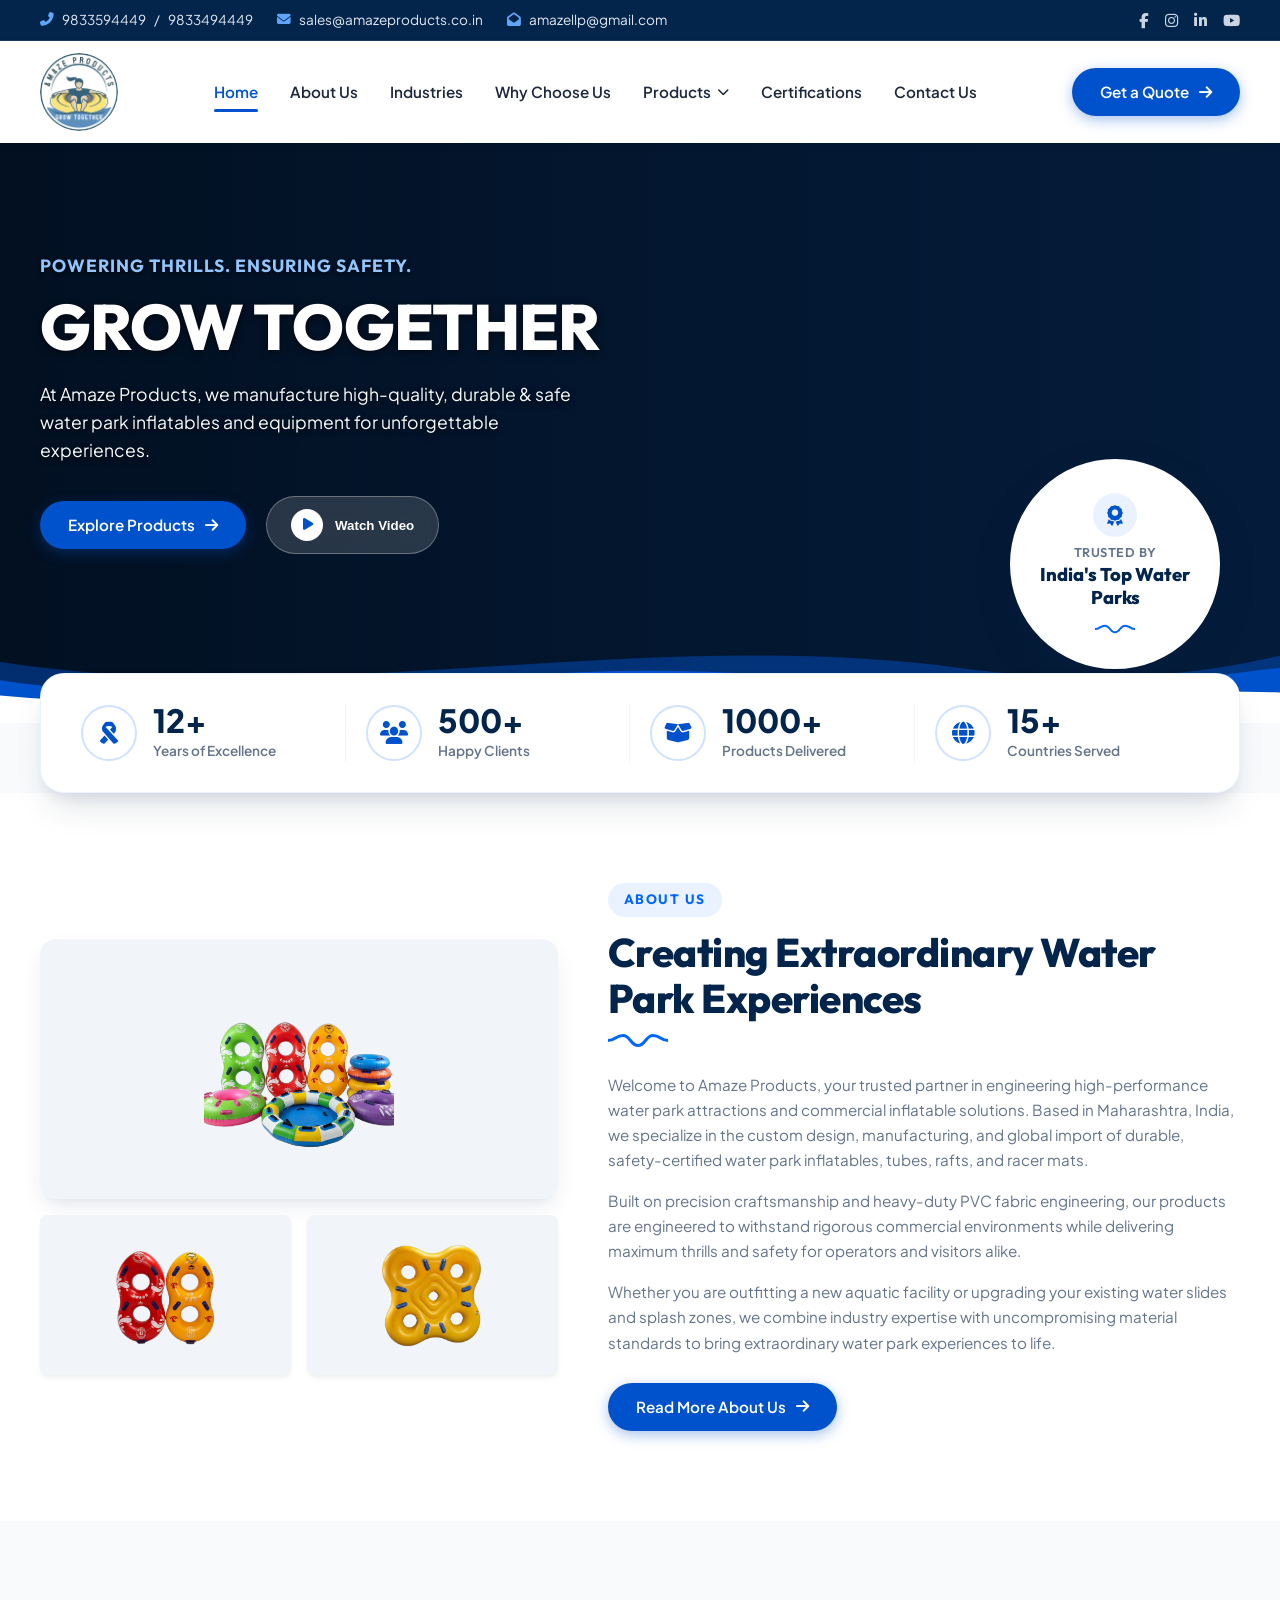
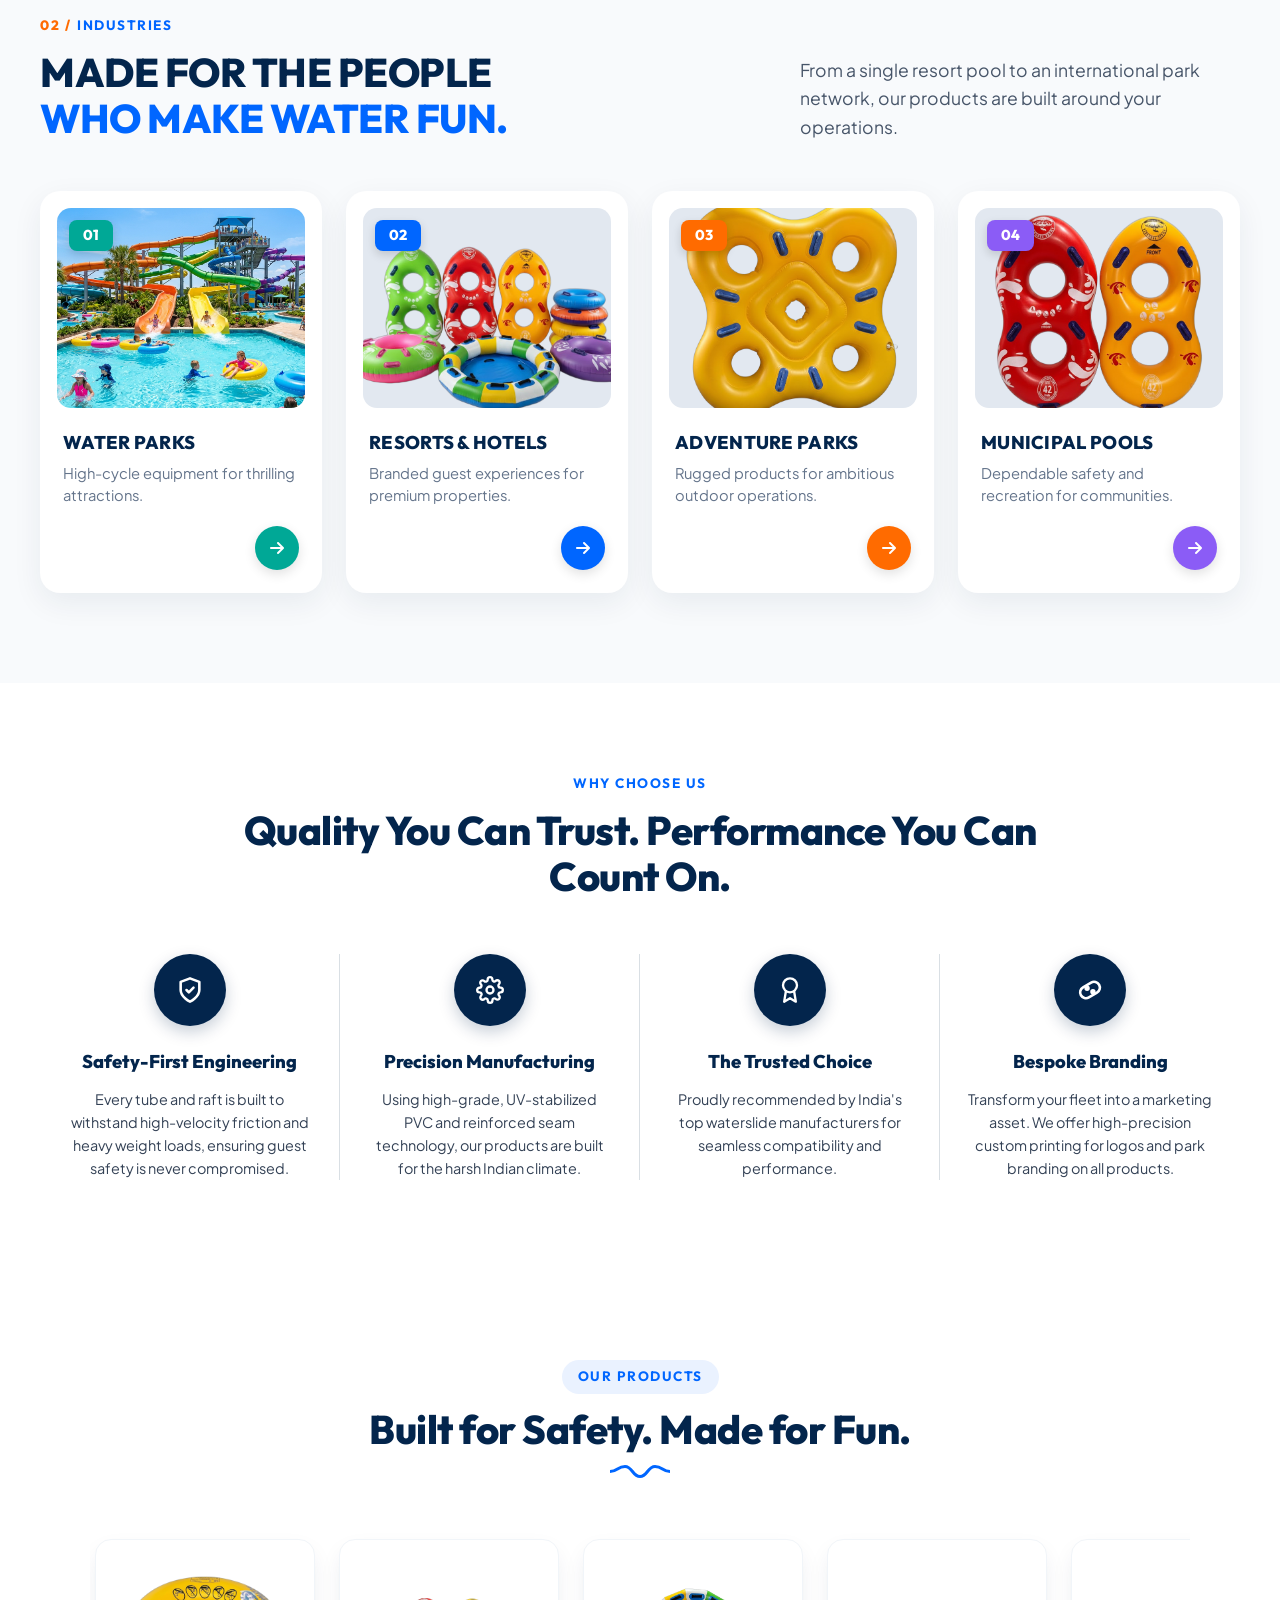
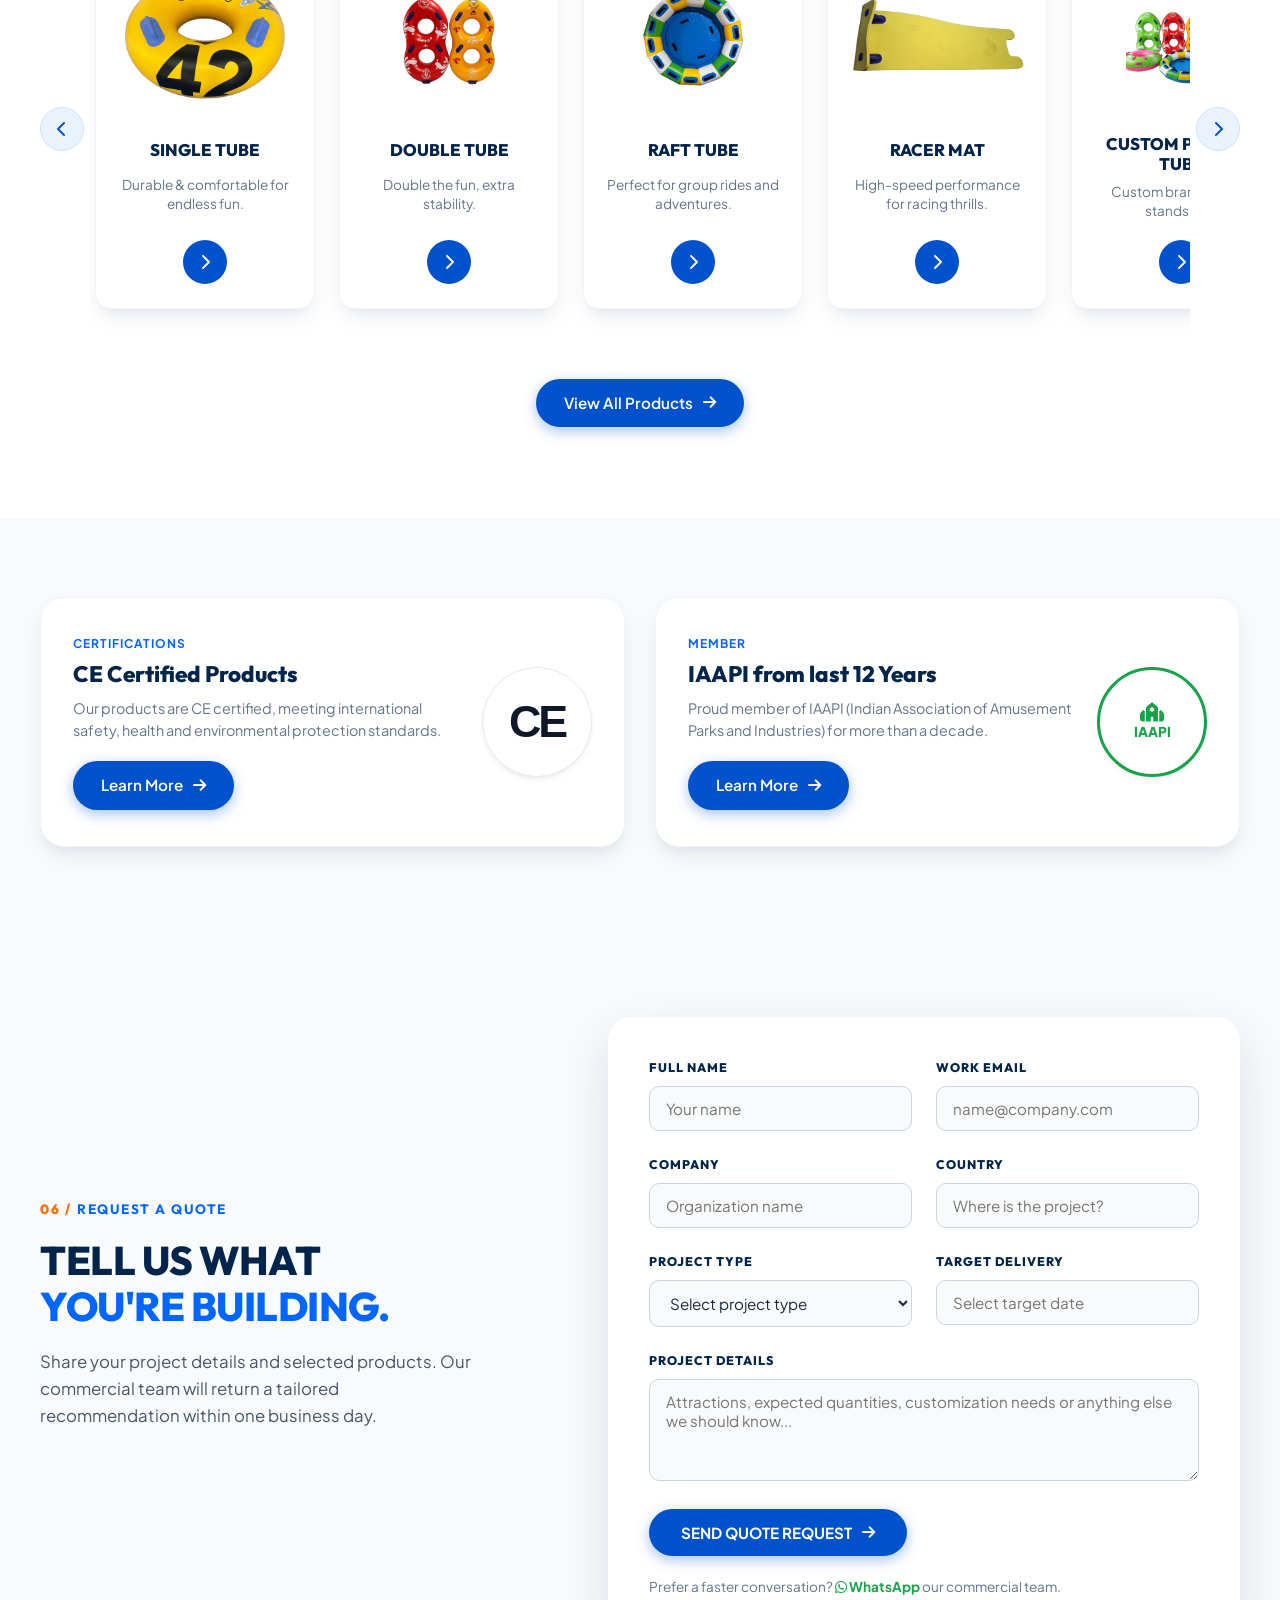
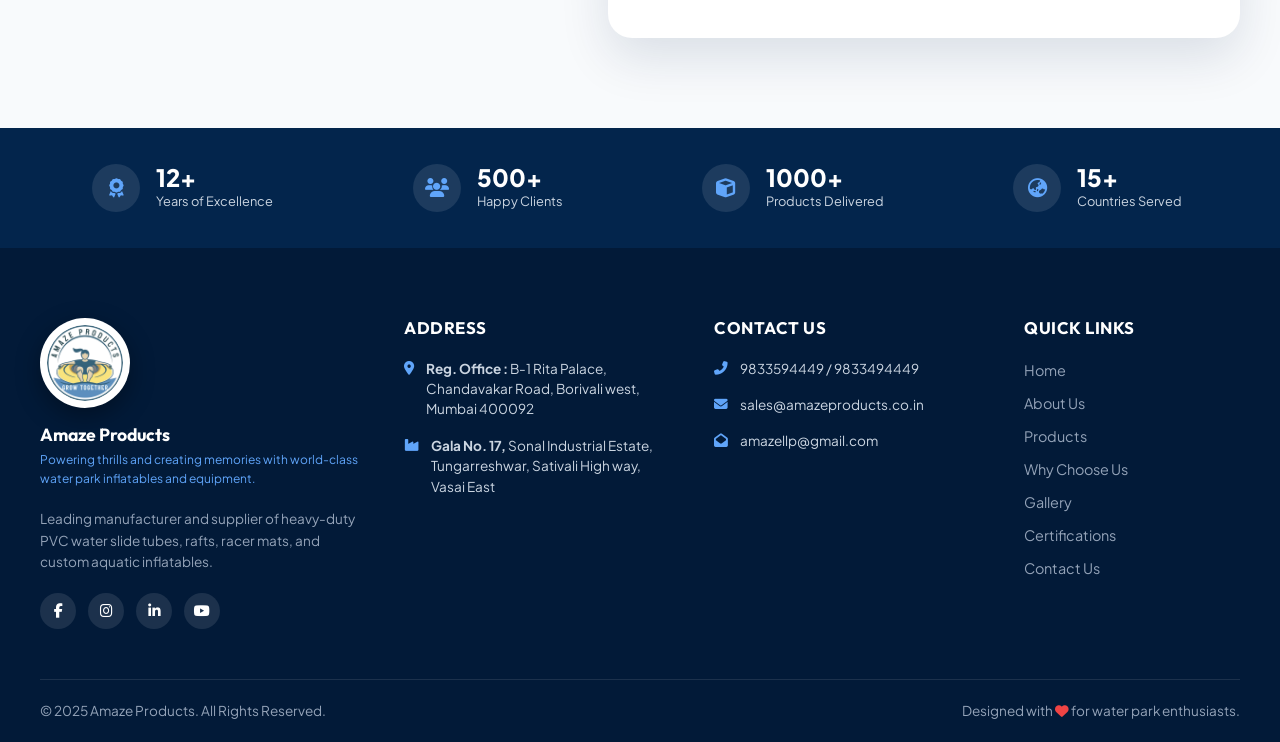
==== commit 0b431d79: "Format Request A Quote heading into two clean lines (TELL US WHAT / YOU'RE BUILDING.)" ====
--- a/index.html
+++ b/index.html
@@ -497,9 +497,8 @@
         <div class="quote-info">
           <span class="quote-badge"><span class="badge-num">06 /</span> REQUEST A QUOTE</span>
           <h2 class="quote-title">
-            TELL US<br>
-            WHAT<br>
-            <span class="highlight-blue">YOU'RE<br>BUILDING.</span>
+            TELL US WHAT<br>
+            <span class="highlight-blue">YOU'RE BUILDING.</span>
           </h2>
           <p class="quote-desc">
             Share your project details and selected products. Our commercial team will return a tailored recommendation within one business day.
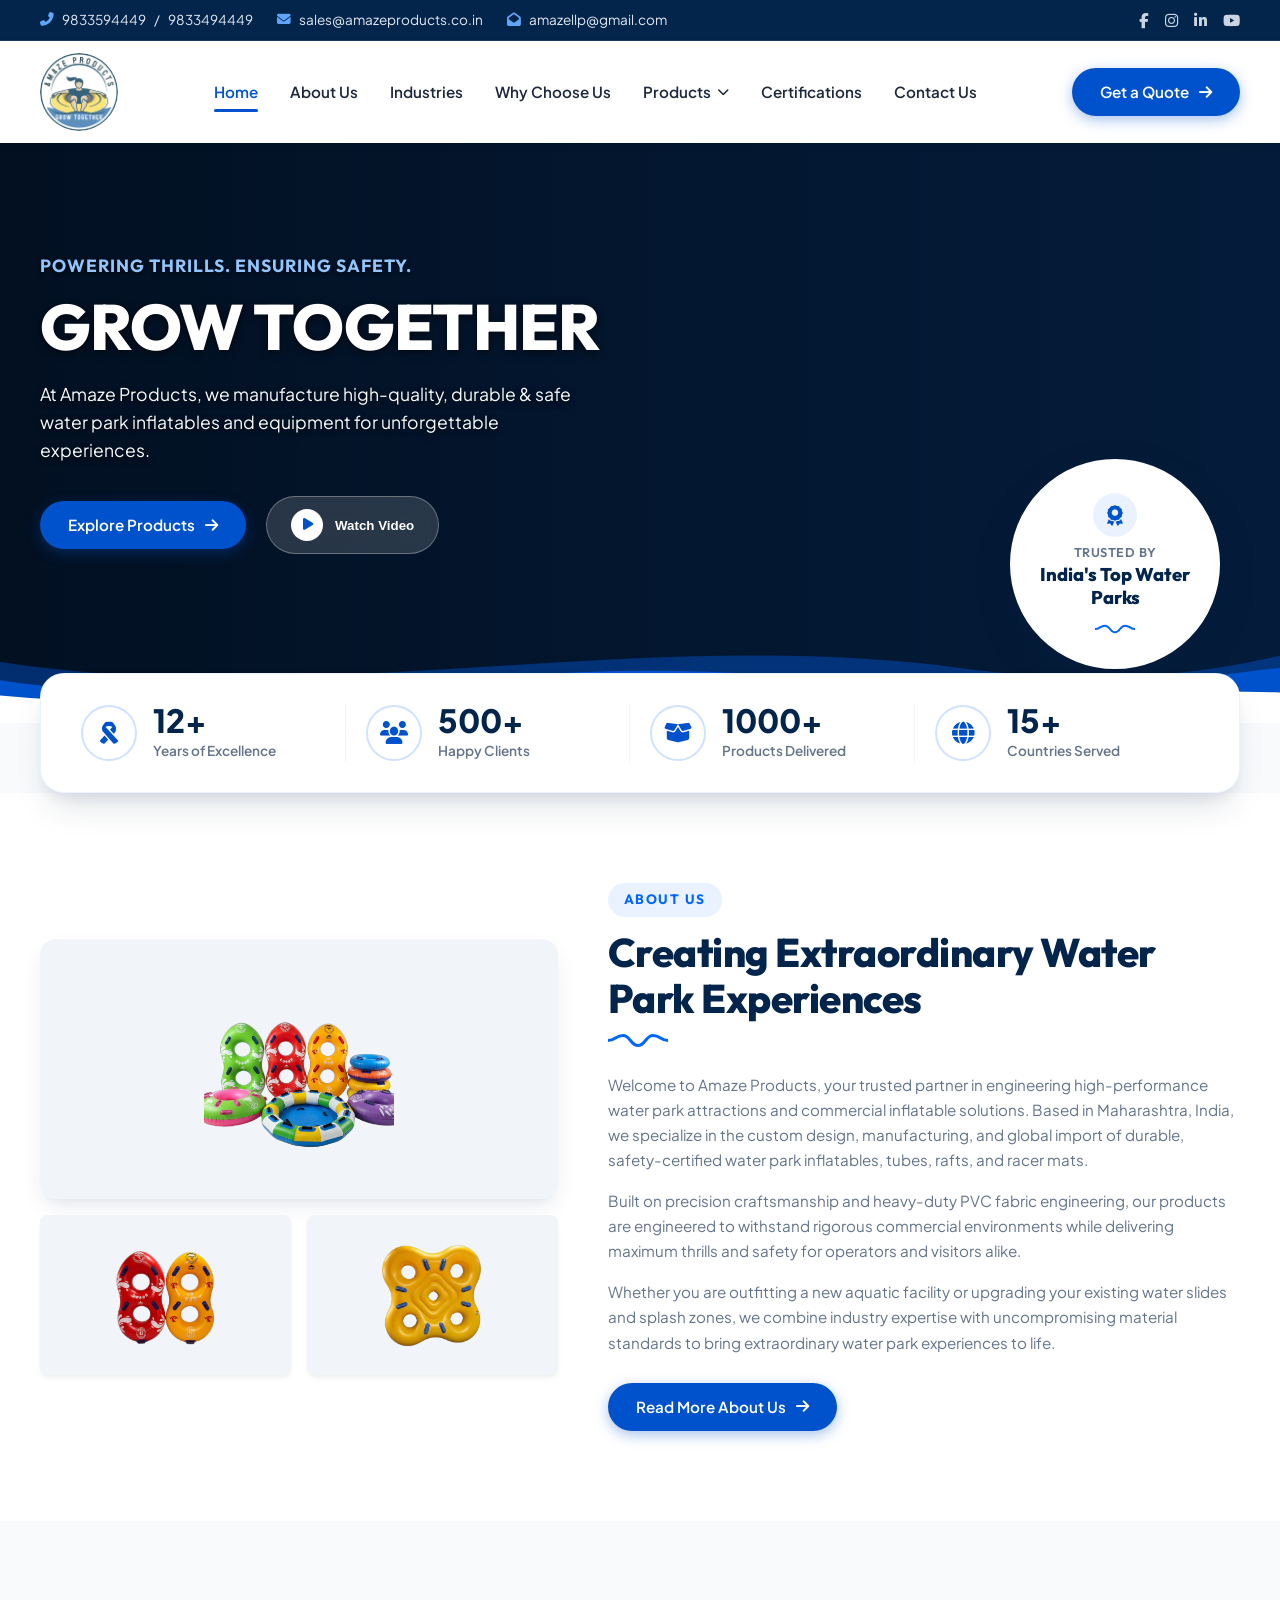
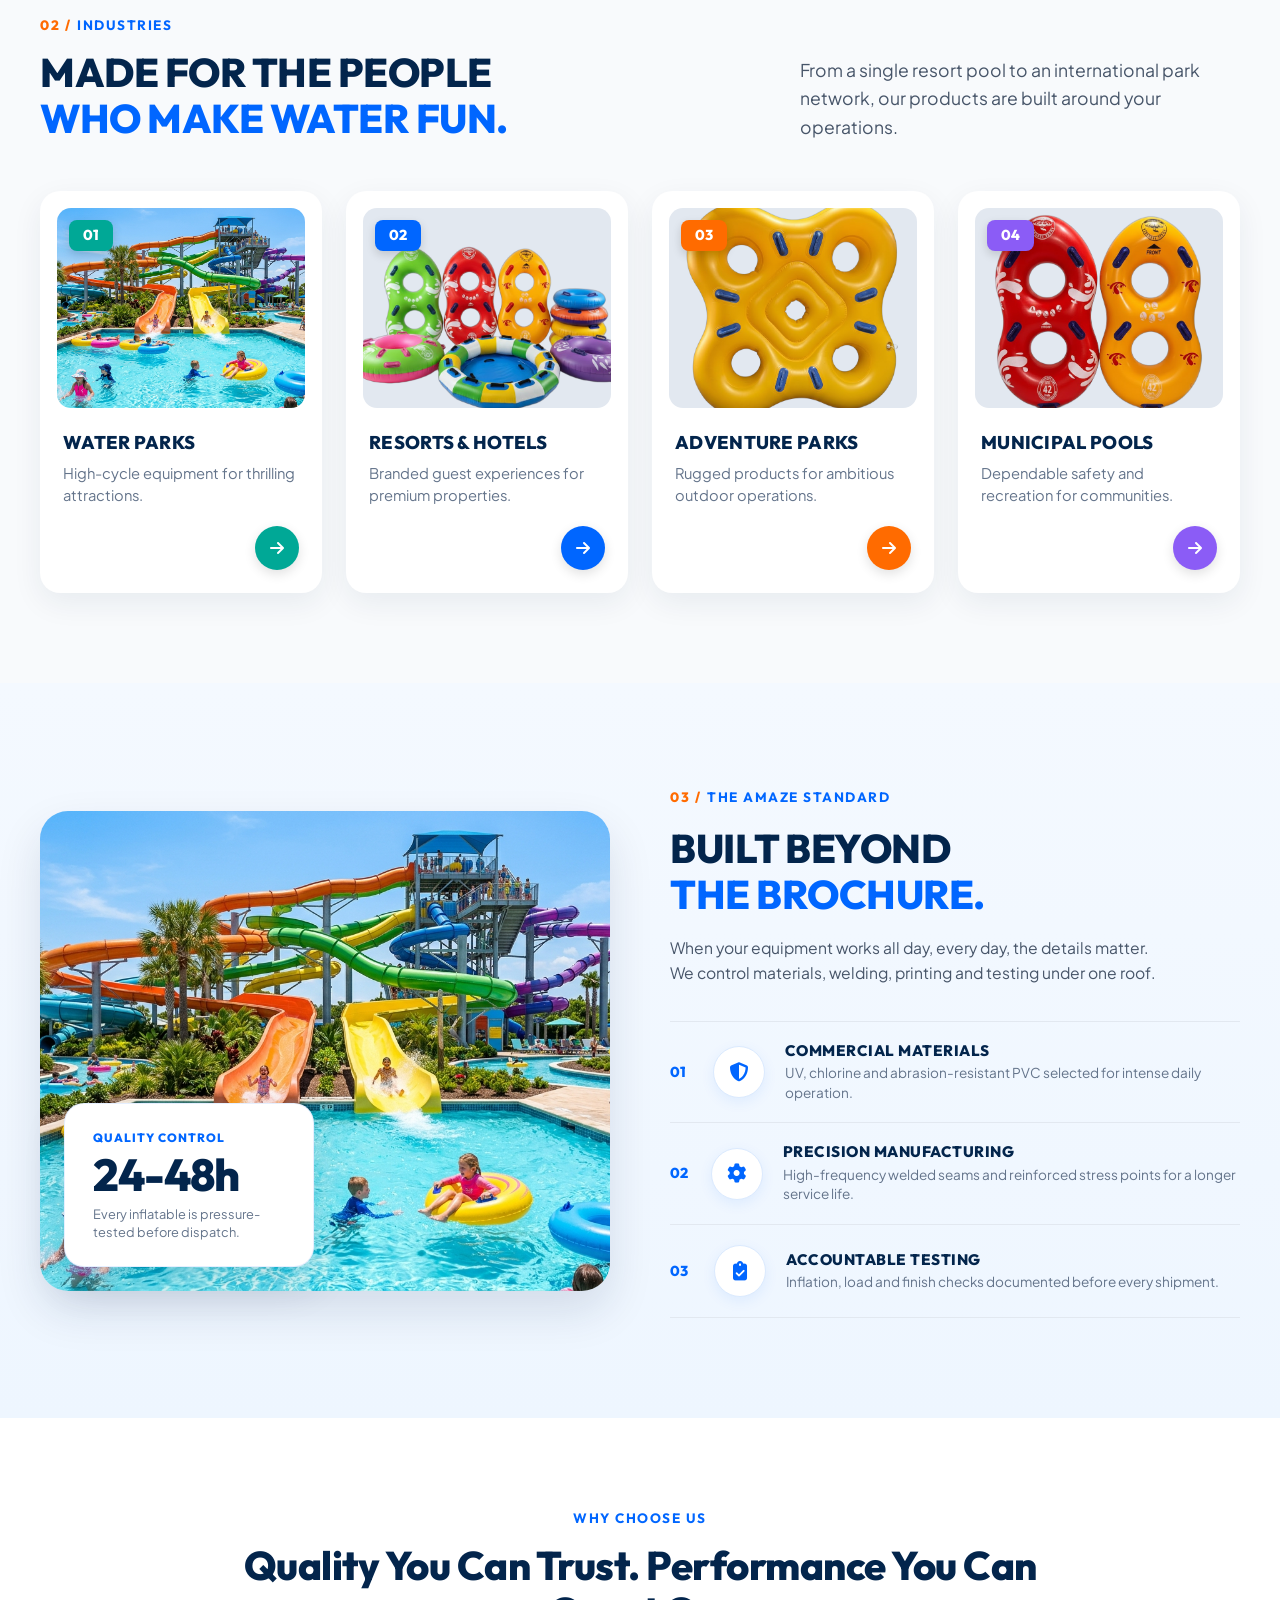
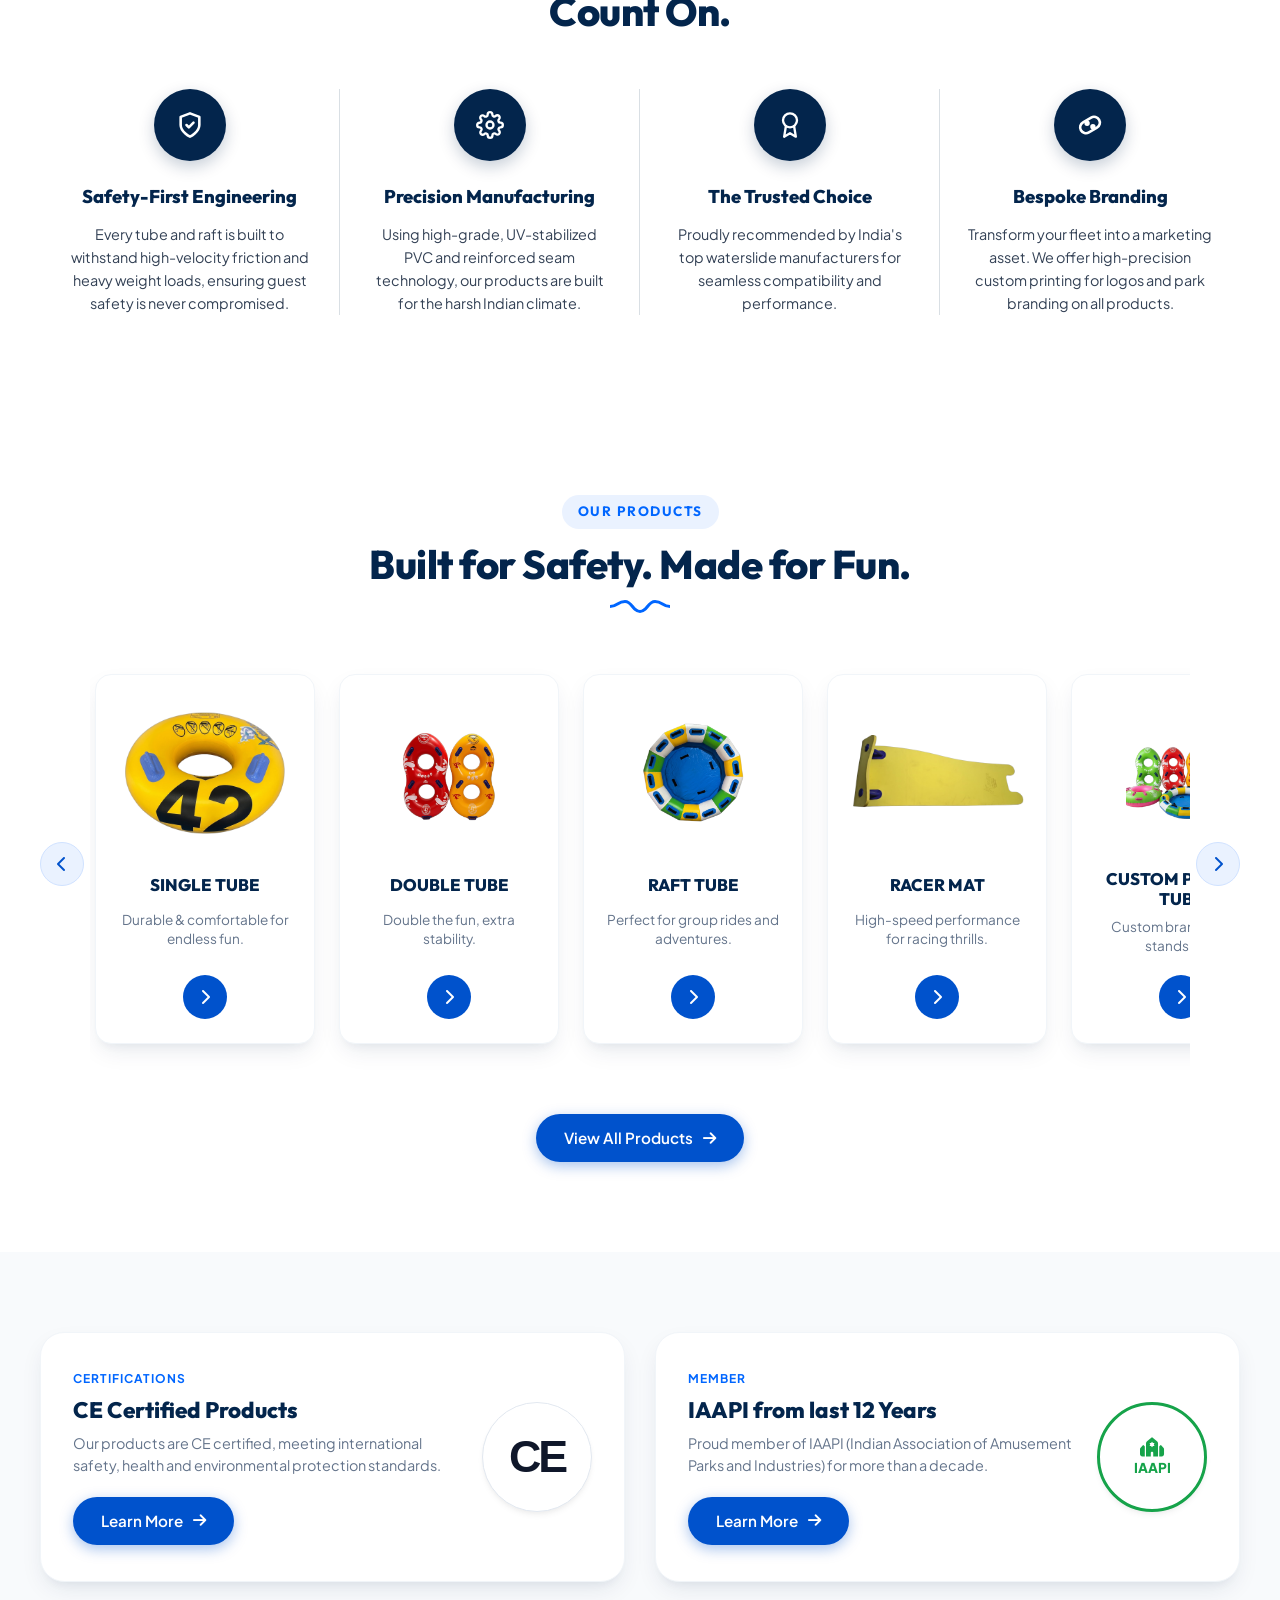
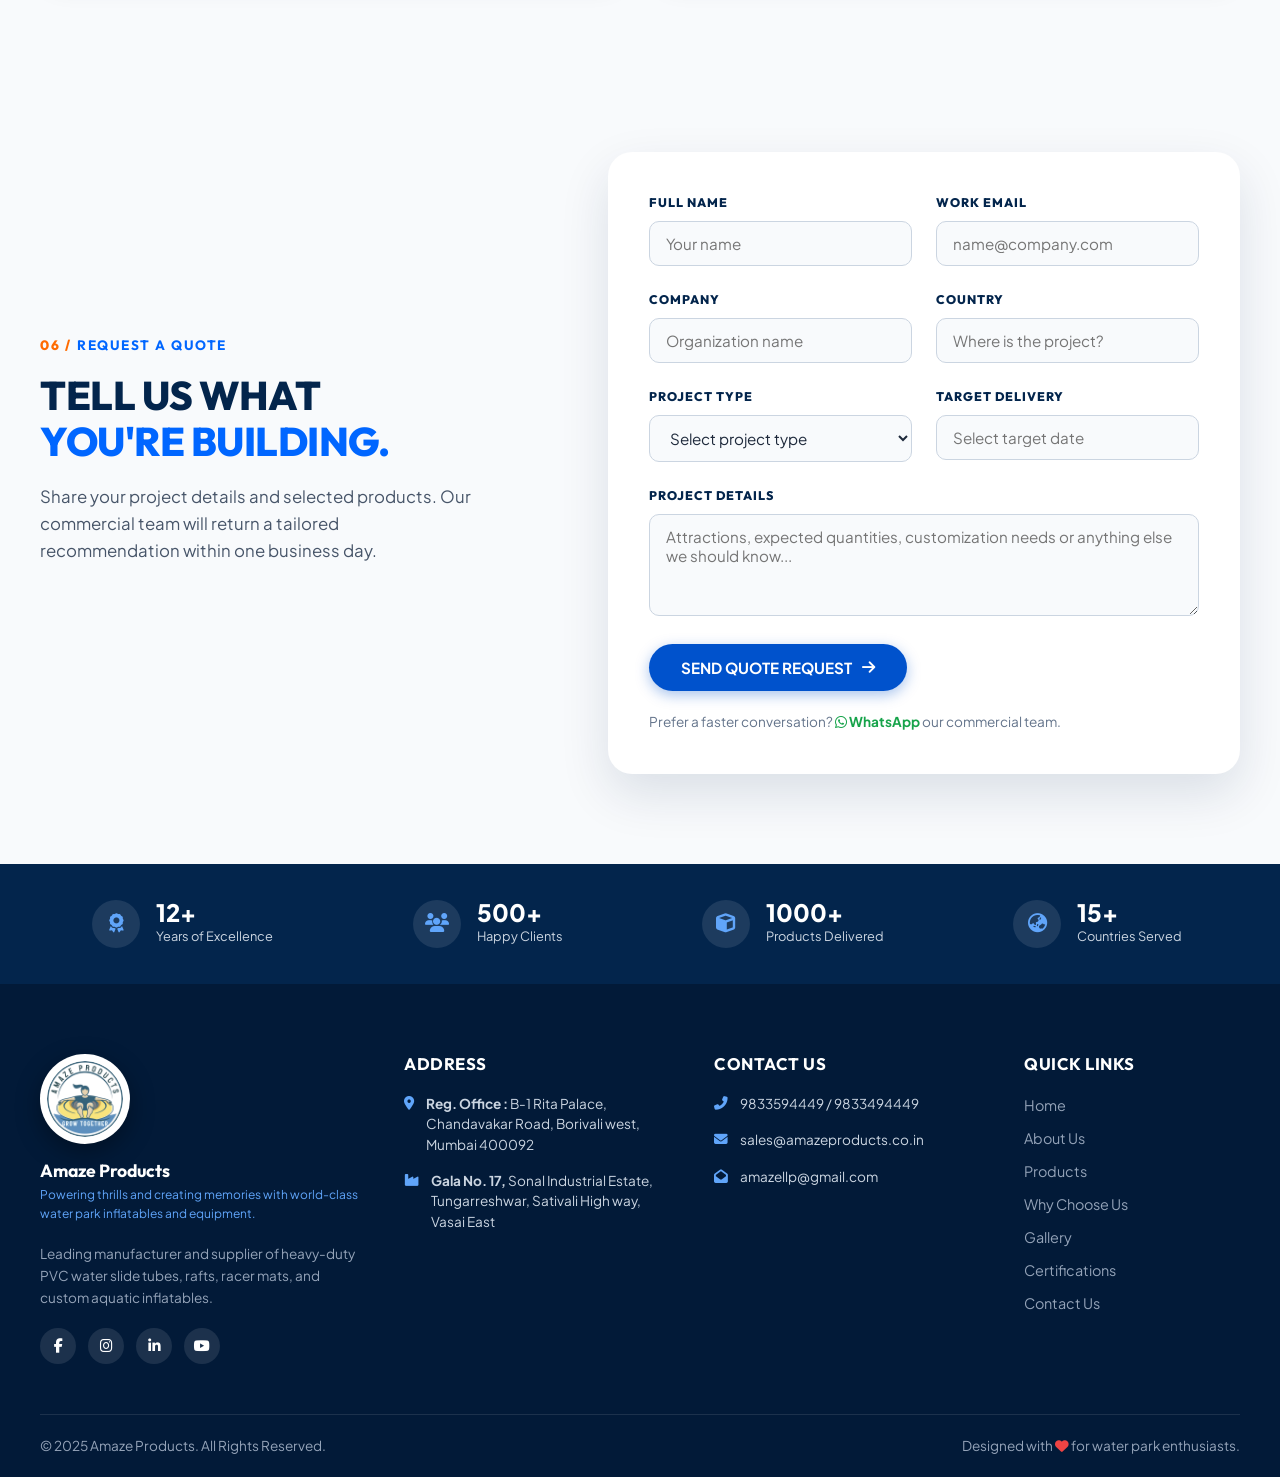
==== commit 40cbe746: "Add new section: 03 / THE AMAZE STANDARD (BUILT BEYOND THE BROCHURE.) matching reference screenshot " ====
--- a/index.html
+++ b/index.html
@@ -285,7 +285,79 @@
     </div>
   </section>
 
-  <!-- 7. WHY CHOOSE US SECTION -->
+  <!-- 6.5 THE AMAZE STANDARD SECTION (03 / THE AMAZE STANDARD) -->
+  <section class="amaze-standard-section" id="standard">
+    <div class="container">
+      <div class="standard-grid">
+        
+        <!-- Left Side: Photo with Pressure Test Stat Badge -->
+        <div class="standard-media-wrapper">
+          <img src="https://images.unsplash.com/photo-1582650625119-3a31f8fa2699?auto=format&fit=crop&w=1000&q=80" alt="Water Park Inflatables Quality Testing" class="standard-img" onerror="this.src='assets/hero-bg.jpg'">
+          
+          <!-- Overlapping Stat Badge -->
+          <div class="standard-stat-card">
+            <span class="stat-card-badge">QUALITY CONTROL</span>
+            <div class="stat-card-number">24-48h</div>
+            <p class="stat-card-desc">Every inflatable is pressure-tested before dispatch.</p>
+          </div>
+        </div>
+
+        <!-- Right Side: Content & 3 Standards List -->
+        <div class="standard-content">
+          <span class="standard-badge"><span class="badge-num">03 /</span> THE AMAZE STANDARD</span>
+          <h2 class="standard-title">
+            BUILT BEYOND<br>
+            <span class="highlight-blue">THE BROCHURE.</span>
+          </h2>
+          <p class="standard-desc">
+            When your equipment works all day, every day, the details matter. We control materials, welding, printing and testing under one roof.
+          </p>
+
+          <!-- 3 List Items -->
+          <div class="standard-list">
+            
+            <!-- Item 01 -->
+            <div class="standard-item">
+              <span class="item-num">01</span>
+              <div class="item-icon-circle">
+                <i class="fas fa-shield-alt"></i>
+              </div>
+              <div class="item-text">
+                <h3 class="item-title">COMMERCIAL MATERIALS</h3>
+                <p class="item-desc">UV, chlorine and abrasion-resistant PVC selected for intense daily operation.</p>
+              </div>
+            </div>
+
+            <!-- Item 02 -->
+            <div class="standard-item">
+              <span class="item-num">02</span>
+              <div class="item-icon-circle">
+                <i class="fas fa-cog"></i>
+              </div>
+              <div class="item-text">
+                <h3 class="item-title">PRECISION MANUFACTURING</h3>
+                <p class="item-desc">High-frequency welded seams and reinforced stress points for a longer service life.</p>
+              </div>
+            </div>
+
+            <!-- Item 03 -->
+            <div class="standard-item">
+              <span class="item-num">03</span>
+              <div class="item-icon-circle">
+                <i class="fas fa-clipboard-check"></i>
+              </div>
+              <div class="item-text">
+                <h3 class="item-title">ACCOUNTABLE TESTING</h3>
+                <p class="item-desc">Inflation, load and finish checks documented before every shipment.</p>
+              </div>
+            </div>
+
+          </div>
+        </div>
+
+      </div>
+    </div>
+  </section>
   <section class="why-section" id="why-us">
     <div class="container">
       <div class="why-header">
@@ -720,6 +792,75 @@
     </div>
   </div>
 
+  <!-- Get a Quote Popup Modal -->
+  <div class="quote-modal-overlay" id="quoteModalOverlay">
+    <div class="quote-modal-card">
+      <button class="quote-modal-close" id="quoteModalClose" aria-label="Close modal">&times;</button>
+      
+      <div class="quote-modal-header">
+        <span class="quote-modal-badge"><i class="fas fa-paper-plane"></i> REQUEST A QUOTE</span>
+        <h2 class="quote-modal-title">TELL US WHAT <span class="highlight-blue">YOU'RE BUILDING.</span></h2>
+        <p class="quote-modal-subtitle">Fill out your project details below and our commercial engineering team will respond within 24 hours.</p>
+      </div>
+
+      <form id="popupQuoteForm" class="quote-modal-form" onsubmit="event.preventDefault(); alert('Thank you! Your quote request has been submitted. Our team will contact you shortly.'); document.getElementById('quoteModalOverlay').classList.remove('active'); document.body.style.overflow='';">
+        <div class="modal-form-row">
+          <div class="modal-form-group">
+            <label for="popFullName">FULL NAME *</label>
+            <input type="text" id="popFullName" placeholder="Enter your full name" required>
+          </div>
+          <div class="modal-form-group">
+            <label for="popWorkEmail">WORK EMAIL *</label>
+            <input type="email" id="popWorkEmail" placeholder="name@company.com" required>
+          </div>
+        </div>
+
+        <div class="modal-form-row">
+          <div class="modal-form-group">
+            <label for="popPhone">PHONE / WHATSAPP *</label>
+            <input type="tel" id="popPhone" placeholder="+91 98335 94449" required>
+          </div>
+          <div class="modal-form-group">
+            <label for="popCompany">COMPANY / PARK NAME</label>
+            <input type="text" id="popCompany" placeholder="Organization name">
+          </div>
+        </div>
+
+        <div class="modal-form-row">
+          <div class="modal-form-group">
+            <label for="popProjectType">PROJECT TYPE</label>
+            <select id="popProjectType">
+              <option value="" disabled selected>Select project category</option>
+              <option value="waterpark">Water Park & Slides</option>
+              <option value="resort">Resort & Hotel Pool</option>
+              <option value="adventure">Adventure & Rafting Park</option>
+              <option value="municipal">Municipal & Public Pool</option>
+              <option value="custom">Custom Inflatable Order</option>
+            </select>
+          </div>
+          <div class="modal-form-group">
+            <label for="popDelivery">TARGET DELIVERY DATE</label>
+            <input type="date" id="popDelivery">
+          </div>
+        </div>
+
+        <div class="modal-form-group full-width">
+          <label for="popDetails">PROJECT DETAILS / REQUIREMENTS</label>
+          <textarea id="popDetails" rows="3" placeholder="Tell us about your attraction needs, expected quantities, or custom branding requirements..."></textarea>
+        </div>
+
+        <div class="modal-form-footer">
+          <button type="submit" class="btn btn-primary btn-modal-submit">
+            SUBMIT QUOTE REQUEST <i class="fas fa-arrow-right"></i>
+          </button>
+          <div class="modal-whatsapp-note">
+            <i class="fab fa-whatsapp" style="color: #16a34a;"></i> Instant response? <a href="https://wa.me/919833594449" target="_blank" rel="noopener">Chat on WhatsApp</a>
+          </div>
+        </div>
+      </form>
+    </div>
+  </div>
+
   <!-- JavaScript -->
   <script src="script.js"></script>
 </body>
--- a/styles.css
+++ b/styles.css
@@ -877,6 +877,183 @@
 }
 
 /* ==========================================================================
+   5.8 THE AMAZE STANDARD SECTION (03 / THE AMAZE STANDARD)
+   ========================================================================== */
+.amaze-standard-section {
+  padding: 100px 0;
+  background: linear-gradient(180deg, #f4f9ff 0%, #eef6ff 100%);
+  position: relative;
+  overflow: hidden;
+}
+
+.standard-grid {
+  display: grid;
+  grid-template-columns: 1fr 1fr;
+  gap: 60px;
+  align-items: center;
+}
+
+/* Left Media Wrapper */
+.standard-media-wrapper {
+  position: relative;
+  border-radius: 28px;
+  overflow: visible;
+}
+
+.standard-img {
+  width: 100%;
+  height: 480px;
+  object-fit: cover;
+  border-radius: 28px;
+  box-shadow: 0 20px 45px rgba(3, 37, 76, 0.12);
+  display: block;
+}
+
+/* Overlapping Stat Card */
+.standard-stat-card {
+  position: absolute;
+  bottom: 24px;
+  left: 24px;
+  background: #ffffff;
+  border-radius: 20px;
+  padding: 24px 28px;
+  box-shadow: 0 16px 40px rgba(3, 37, 76, 0.16);
+  max-width: 250px;
+  border: 1px solid rgba(0, 102, 255, 0.1);
+  z-index: 5;
+}
+
+.stat-card-badge {
+  display: block;
+  font-family: 'Outfit', sans-serif;
+  font-size: 0.75rem;
+  font-weight: 800;
+  letter-spacing: 1px;
+  text-transform: uppercase;
+  color: #0066ff;
+  margin-bottom: 6px;
+}
+
+.stat-card-number {
+  font-family: 'Outfit', sans-serif;
+  font-size: 2.8rem;
+  font-weight: 800;
+  color: var(--primary-navy);
+  line-height: 1;
+  margin-bottom: 8px;
+  letter-spacing: -1px;
+}
+
+.stat-card-desc {
+  font-size: 0.8rem;
+  color: #64748b;
+  line-height: 1.4;
+}
+
+/* Right Content */
+.standard-badge {
+  display: inline-flex;
+  align-items: center;
+  gap: 6px;
+  font-family: 'Outfit', sans-serif;
+  font-size: 0.85rem;
+  font-weight: 700;
+  letter-spacing: 1.5px;
+  text-transform: uppercase;
+  color: var(--primary-blue);
+  margin-bottom: 16px;
+}
+
+.standard-badge .badge-num {
+  color: #ff6b00;
+  font-weight: 800;
+}
+
+.standard-title {
+  font-family: 'Outfit', sans-serif;
+  font-size: 2.5rem;
+  font-weight: 800;
+  color: var(--primary-navy);
+  line-height: 1.15;
+  letter-spacing: -0.5px;
+  margin-bottom: 18px;
+}
+
+.standard-title .highlight-blue {
+  color: #0066ff;
+}
+
+.standard-desc {
+  font-size: 0.98rem;
+  color: #475569;
+  line-height: 1.6;
+  margin-bottom: 36px;
+  max-width: 500px;
+}
+
+/* 3 Items List */
+.standard-list {
+  display: flex;
+  flex-direction: column;
+}
+
+.standard-item {
+  display: flex;
+  align-items: center;
+  gap: 20px;
+  padding: 20px 0;
+  border-top: 1px solid #e2e8f0;
+}
+
+.standard-item:last-child {
+  border-bottom: 1px solid #e2e8f0;
+}
+
+.item-num {
+  font-family: 'Outfit', sans-serif;
+  font-size: 0.9rem;
+  font-weight: 800;
+  color: #0066ff;
+  width: 24px;
+}
+
+.item-icon-circle {
+  width: 52px;
+  height: 52px;
+  border-radius: 50%;
+  background: #ffffff;
+  border: 1.5px solid #dbeafe;
+  color: #0066ff;
+  display: flex;
+  align-items: center;
+  justify-content: center;
+  font-size: 1.2rem;
+  box-shadow: 0 4px 14px rgba(0, 102, 255, 0.08);
+  flex-shrink: 0;
+}
+
+.item-text {
+  display: flex;
+  flex-direction: column;
+  gap: 3px;
+}
+
+.item-title {
+  font-family: 'Outfit', sans-serif;
+  font-size: 0.95rem;
+  font-weight: 800;
+  color: var(--primary-navy);
+  letter-spacing: 0.5px;
+  text-transform: uppercase;
+}
+
+.item-desc {
+  font-size: 0.85rem;
+  color: #64748b;
+  line-height: 1.45;
+}
+
+/* ==========================================================================
    6. WHY CHOOSE US SECTION
    ========================================================================== */
 .why-section {
@@ -1691,7 +1868,194 @@
   }
   .sub-footer .container {
     flex-direction: column;
-    gap: 12px;
+    gap: 10px;
     text-align: center;
   }
 }
+
+/* ==========================================================================
+   12. GET A QUOTE POPUP MODAL STYLING
+   ========================================================================== */
+.quote-modal-overlay {
+  position: fixed;
+  top: 0;
+  left: 0;
+  width: 100%;
+  height: 100%;
+  background: rgba(3, 37, 76, 0.75);
+  backdrop-filter: blur(8px);
+  z-index: 9999;
+  display: flex;
+  align-items: center;
+  justify-content: center;
+  padding: 20px;
+  opacity: 0;
+  visibility: hidden;
+  transition: opacity 0.3s ease, visibility 0.3s ease;
+}
+
+.quote-modal-overlay.active {
+  opacity: 1;
+  visibility: visible;
+}
+
+.quote-modal-card {
+  background: #ffffff;
+  border-radius: 24px;
+  max-width: 680px;
+  width: 100%;
+  max-height: 90vh;
+  overflow-y: auto;
+  padding: 36px 40px;
+  position: relative;
+  box-shadow: 0 25px 60px rgba(0, 0, 0, 0.35);
+  transform: translateY(30px) scale(0.95);
+  transition: transform 0.35s cubic-bezier(0.34, 1.56, 0.64, 1);
+  border: 1px solid rgba(0, 102, 255, 0.15);
+}
+
+.quote-modal-overlay.active .quote-modal-card {
+  transform: translateY(0) scale(1);
+}
+
+.quote-modal-close {
+  position: absolute;
+  top: 20px;
+  right: 24px;
+  background: #f1f5f9;
+  border: none;
+  width: 40px;
+  height: 40px;
+  border-radius: 50%;
+  font-size: 1.5rem;
+  color: #64748b;
+  cursor: pointer;
+  display: flex;
+  align-items: center;
+  justify-content: center;
+  transition: all 0.2s ease;
+}
+
+.quote-modal-close:hover {
+  background: #e2e8f0;
+  color: #0f172a;
+  transform: rotate(90deg);
+}
+
+.quote-modal-badge {
+  display: inline-flex;
+  align-items: center;
+  gap: 6px;
+  font-family: 'Outfit', sans-serif;
+  font-size: 0.8rem;
+  font-weight: 800;
+  letter-spacing: 1.5px;
+  text-transform: uppercase;
+  color: #0066ff;
+  background-color: #eef7ff;
+  padding: 5px 14px;
+  border-radius: 20px;
+  margin-bottom: 12px;
+}
+
+.quote-modal-title {
+  font-family: 'Outfit', sans-serif;
+  font-size: 2rem;
+  font-weight: 800;
+  color: var(--primary-navy);
+  line-height: 1.15;
+  margin-bottom: 8px;
+}
+
+.quote-modal-subtitle {
+  font-size: 0.92rem;
+  color: #64748b;
+  margin-bottom: 24px;
+  line-height: 1.5;
+}
+
+.modal-form-row {
+  display: grid;
+  grid-template-columns: repeat(2, 1fr);
+  gap: 18px;
+  margin-bottom: 18px;
+}
+
+.modal-form-group {
+  display: flex;
+  flex-direction: column;
+  gap: 6px;
+}
+
+.modal-form-group.full-width {
+  margin-bottom: 24px;
+}
+
+.modal-form-group label {
+  font-family: 'Outfit', sans-serif;
+  font-size: 0.75rem;
+  font-weight: 800;
+  color: var(--primary-navy);
+  letter-spacing: 0.8px;
+  text-transform: uppercase;
+}
+
+.modal-form-group input,
+.modal-form-group select,
+.modal--form-group textarea {
+  font-family: 'Plus Jakarta Sans', sans-serif;
+  font-size: 0.9rem;
+  color: var(--text-main);
+  padding: 11px 14px;
+  background-color: #f8fafc;
+  border: 1px solid #cbd5e1;
+  border-radius: 10px;
+  outline: none;
+  transition: all 0.2s ease;
+}
+
+.modal-form-group input:focus,
+.modal-form-group select:focus,
+.modal-form-group textarea:focus {
+  background-color: #ffffff;
+  border-color: #0066ff;
+  box-shadow: 0 0 0 3px rgba(0, 102, 255, 0.15);
+}
+
+.modal-form-footer {
+  display: flex;
+  align-items: center;
+  justify-content: space-between;
+  gap: 16px;
+  flex-wrap: wrap;
+}
+
+.btn-modal-submit {
+  padding: 12px 28px;
+  font-size: 0.9rem;
+  font-weight: 700;
+}
+
+.modal-whatsapp-note {
+  font-size: 0.85rem;
+  color: #64748b;
+}
+
+.modal-whatsapp-note a {
+  color: #16a34a;
+  font-weight: 700;
+}
+
+.modal-whatsapp-note a:hover {
+  text-decoration: underline;
+}
+
+@media (max-width: 640px) {
+  .modal-form-row {
+    grid-template-columns: 1fr;
+    gap: 14px;
+  }
+  .quote-modal-card {
+    padding: 24px 20px;
+  }
+}
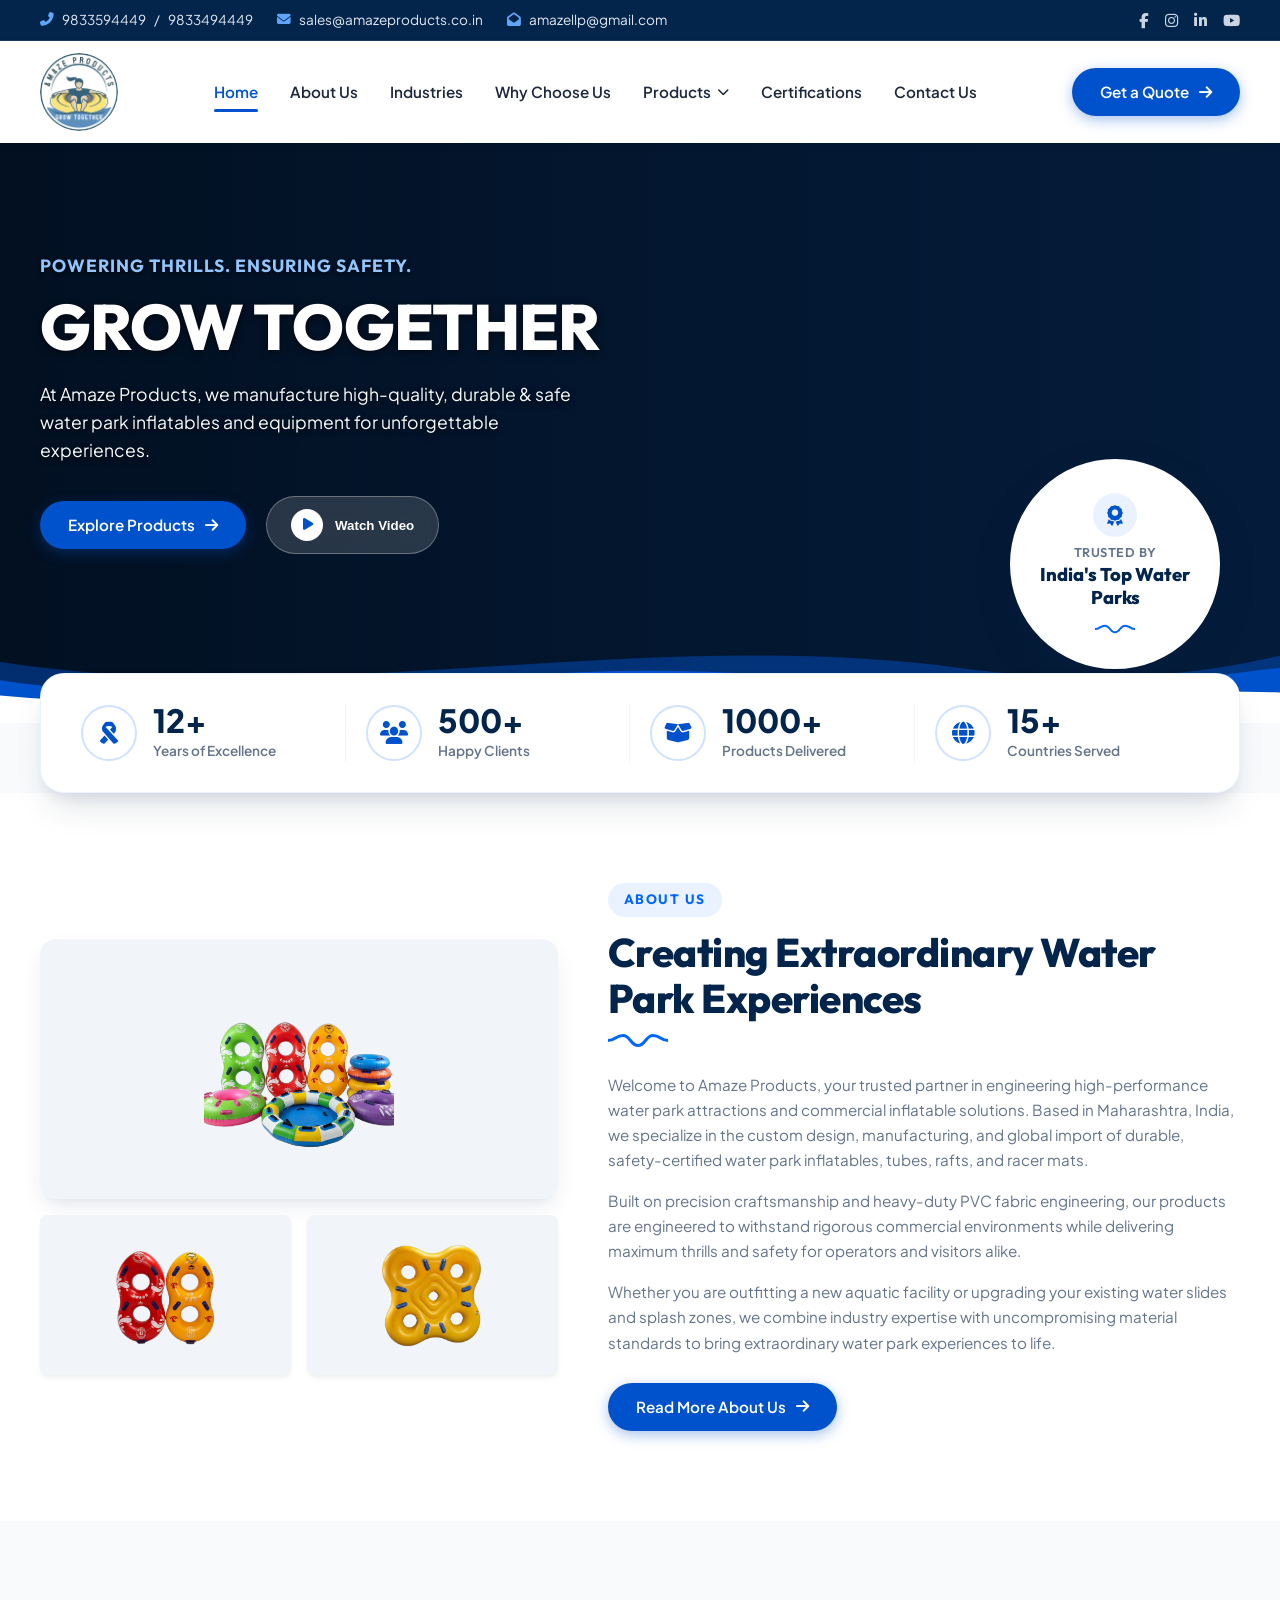
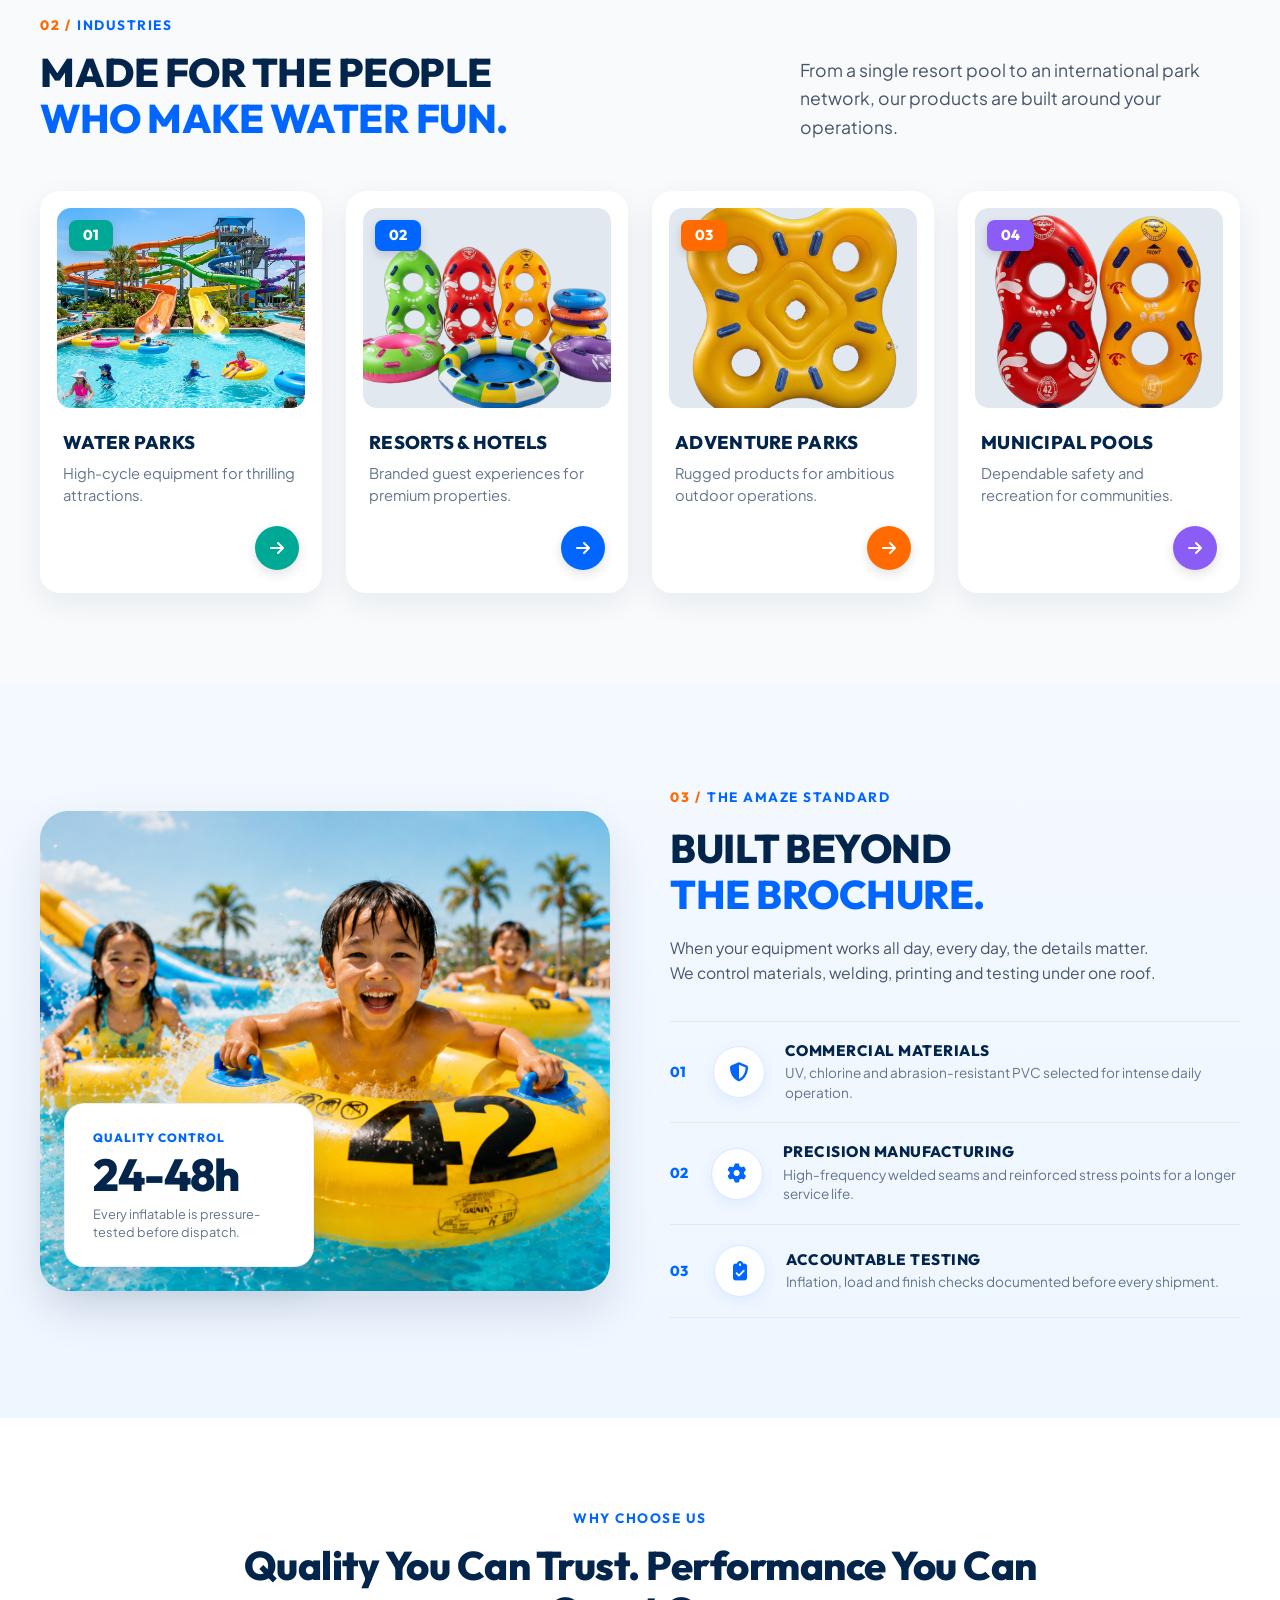
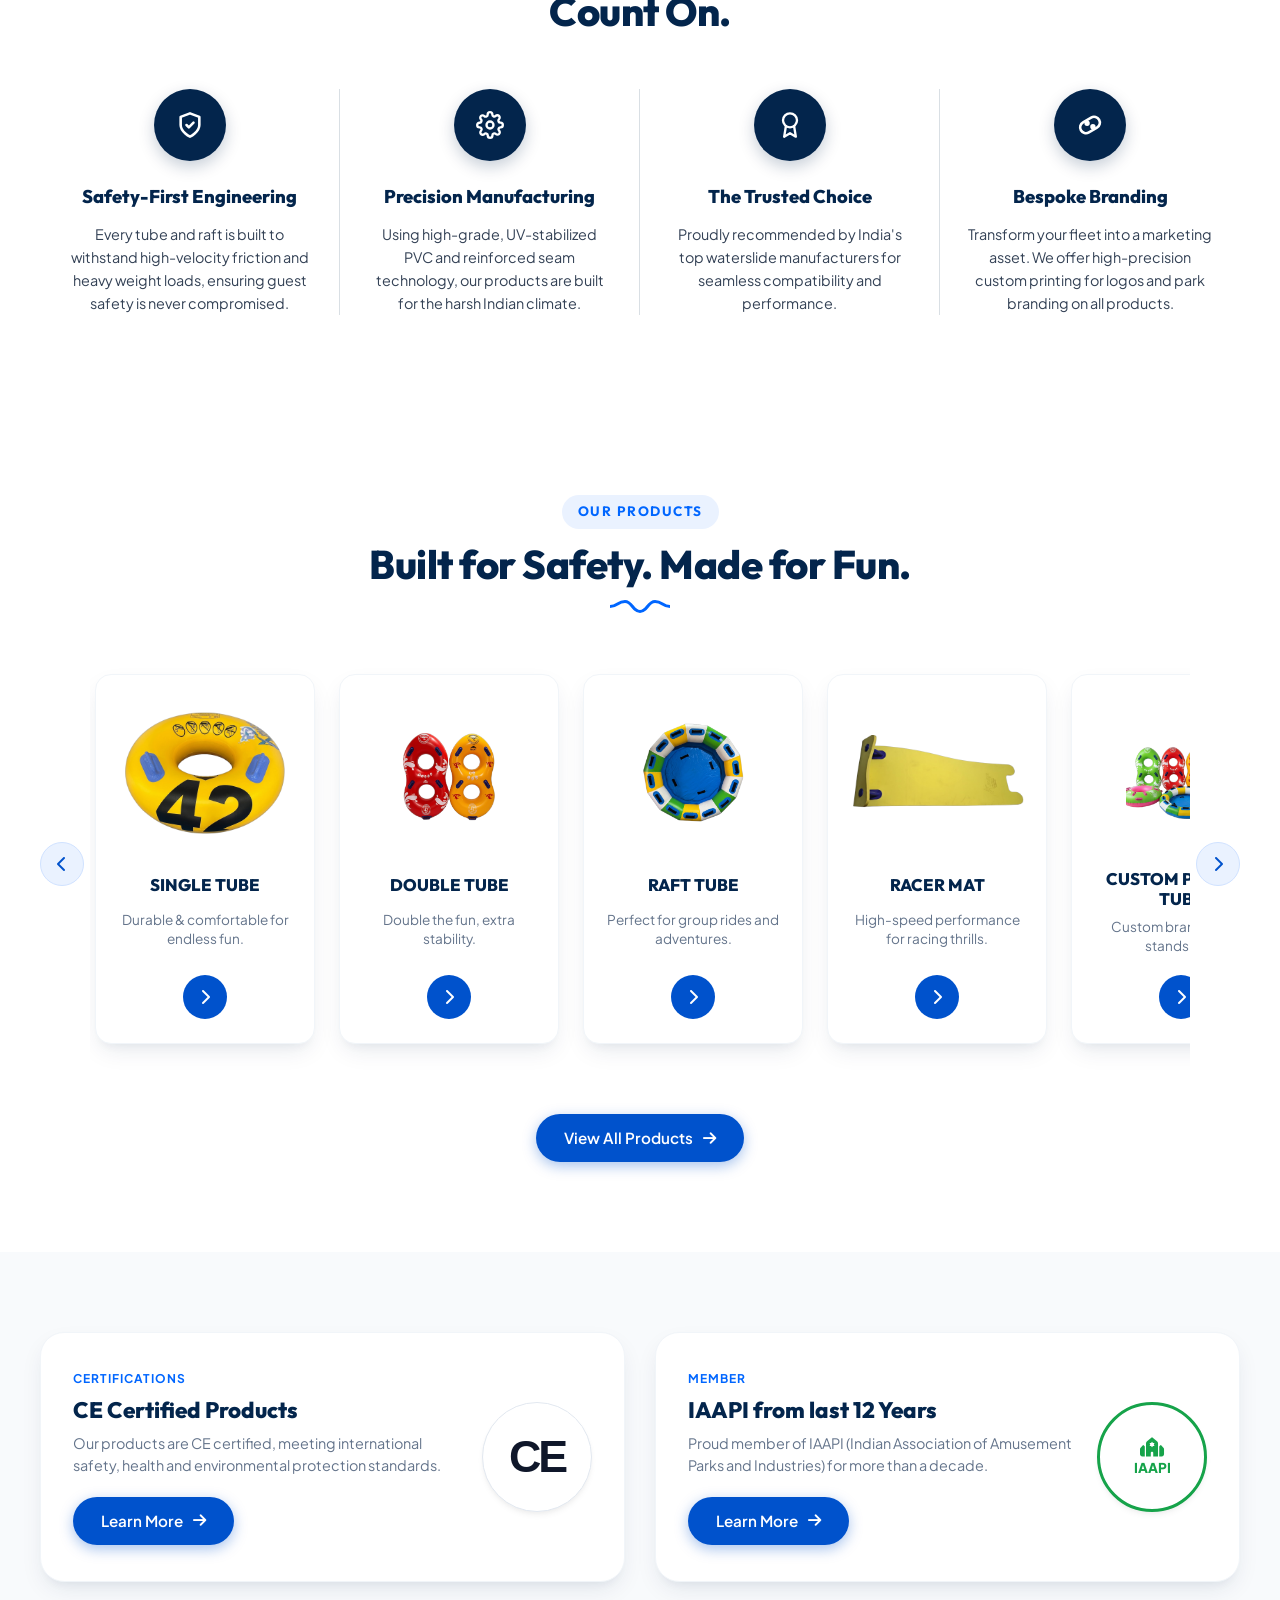
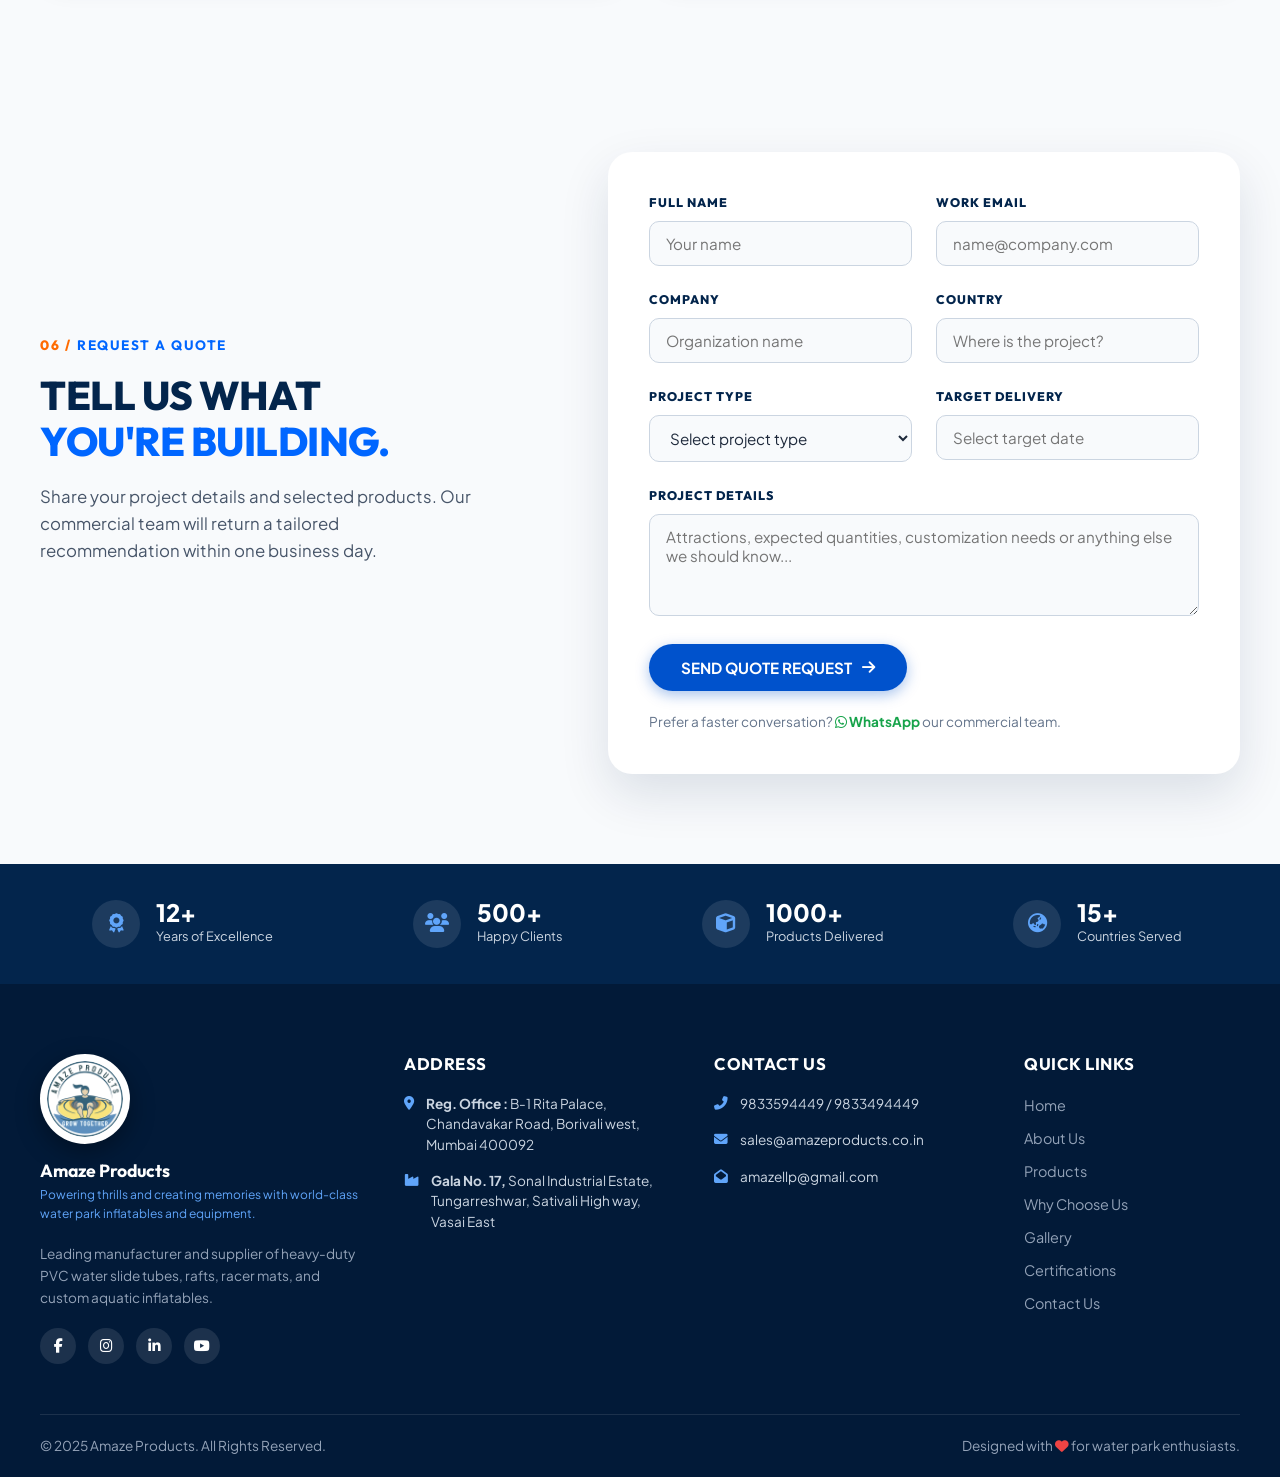
==== commit c8d5ff9b: "Update image in 03 / THE AMAZE STANDARD section to custom child.png waterpark photo" ====
--- a/index.html
+++ b/index.html
@@ -292,7 +292,7 @@
         
         <!-- Left Side: Photo with Pressure Test Stat Badge -->
         <div class="standard-media-wrapper">
-          <img src="https://images.unsplash.com/photo-1582650625119-3a31f8fa2699?auto=format&fit=crop&w=1000&q=80" alt="Water Park Inflatables Quality Testing" class="standard-img" onerror="this.src='assets/hero-bg.jpg'">
+          <img src="assets/child.png" alt="Water Park Inflatables Quality Testing" class="standard-img">
           
           <!-- Overlapping Stat Badge -->
           <div class="standard-stat-card">
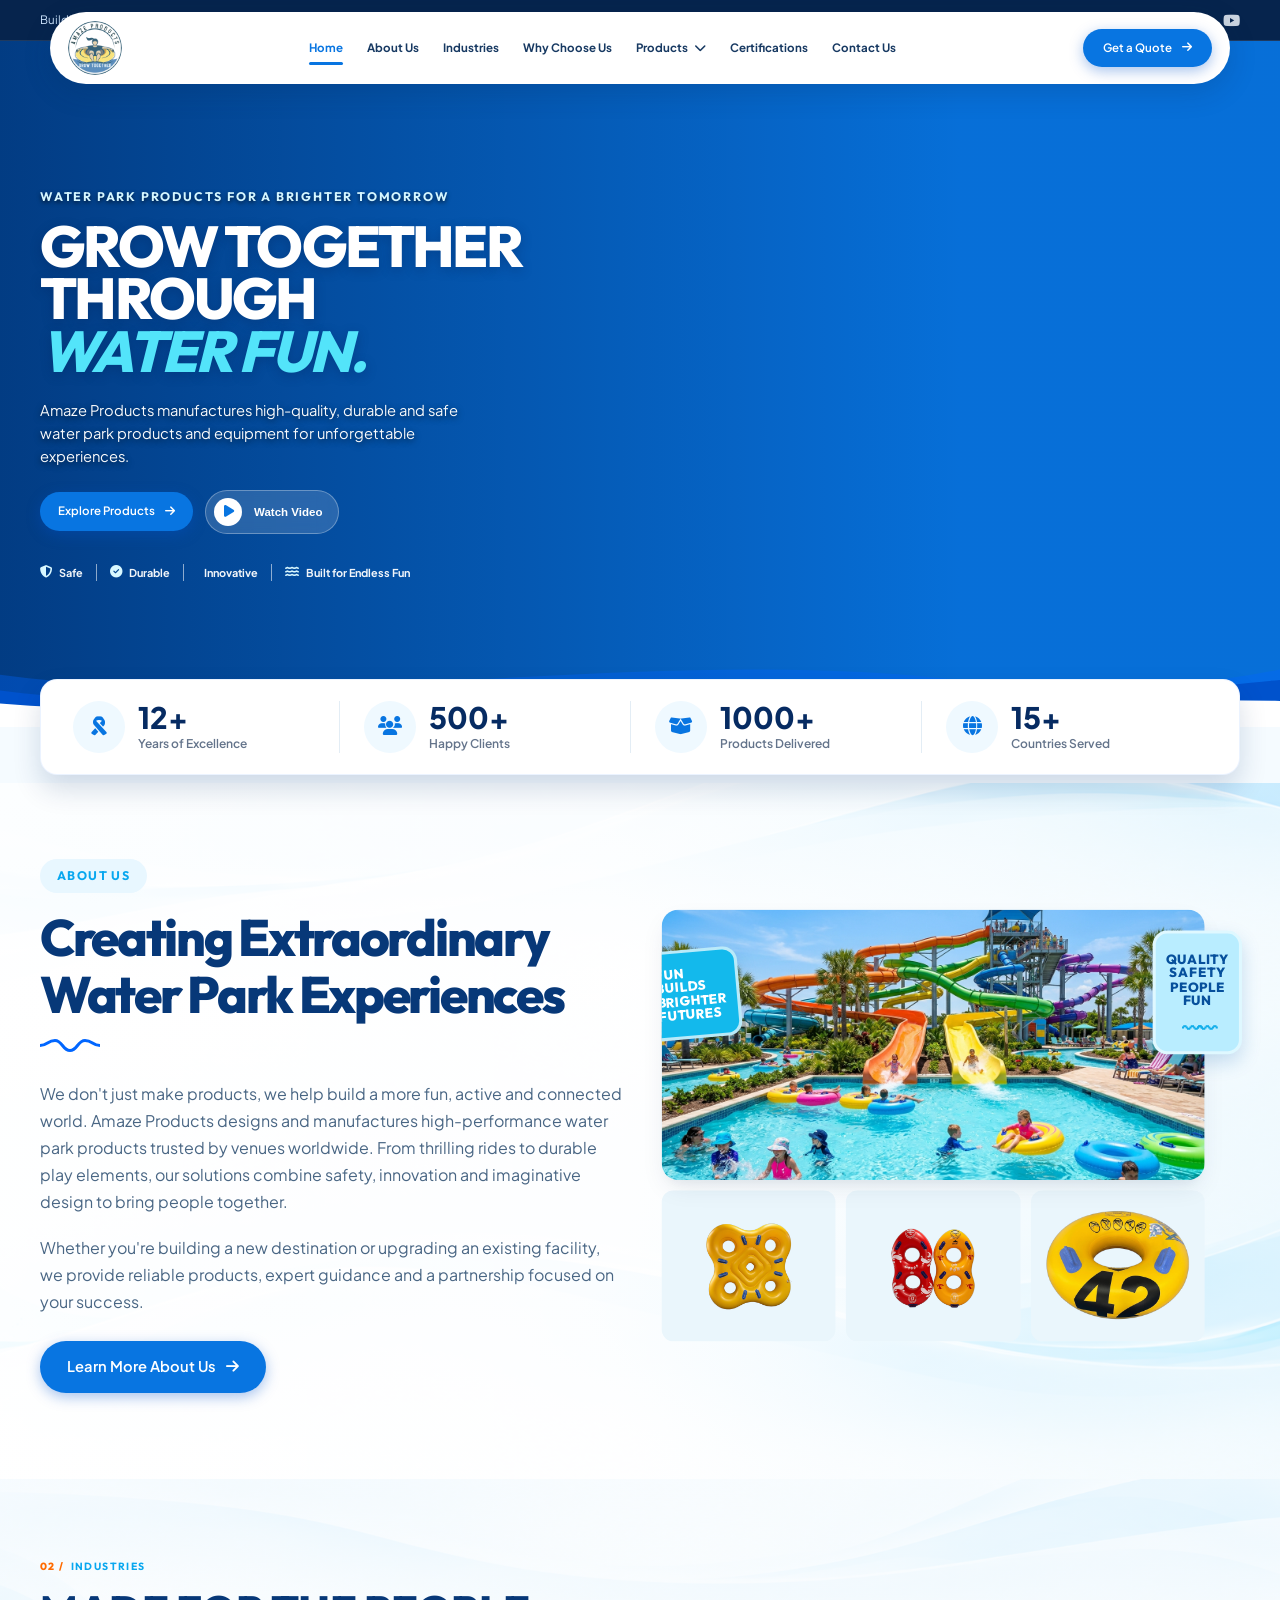
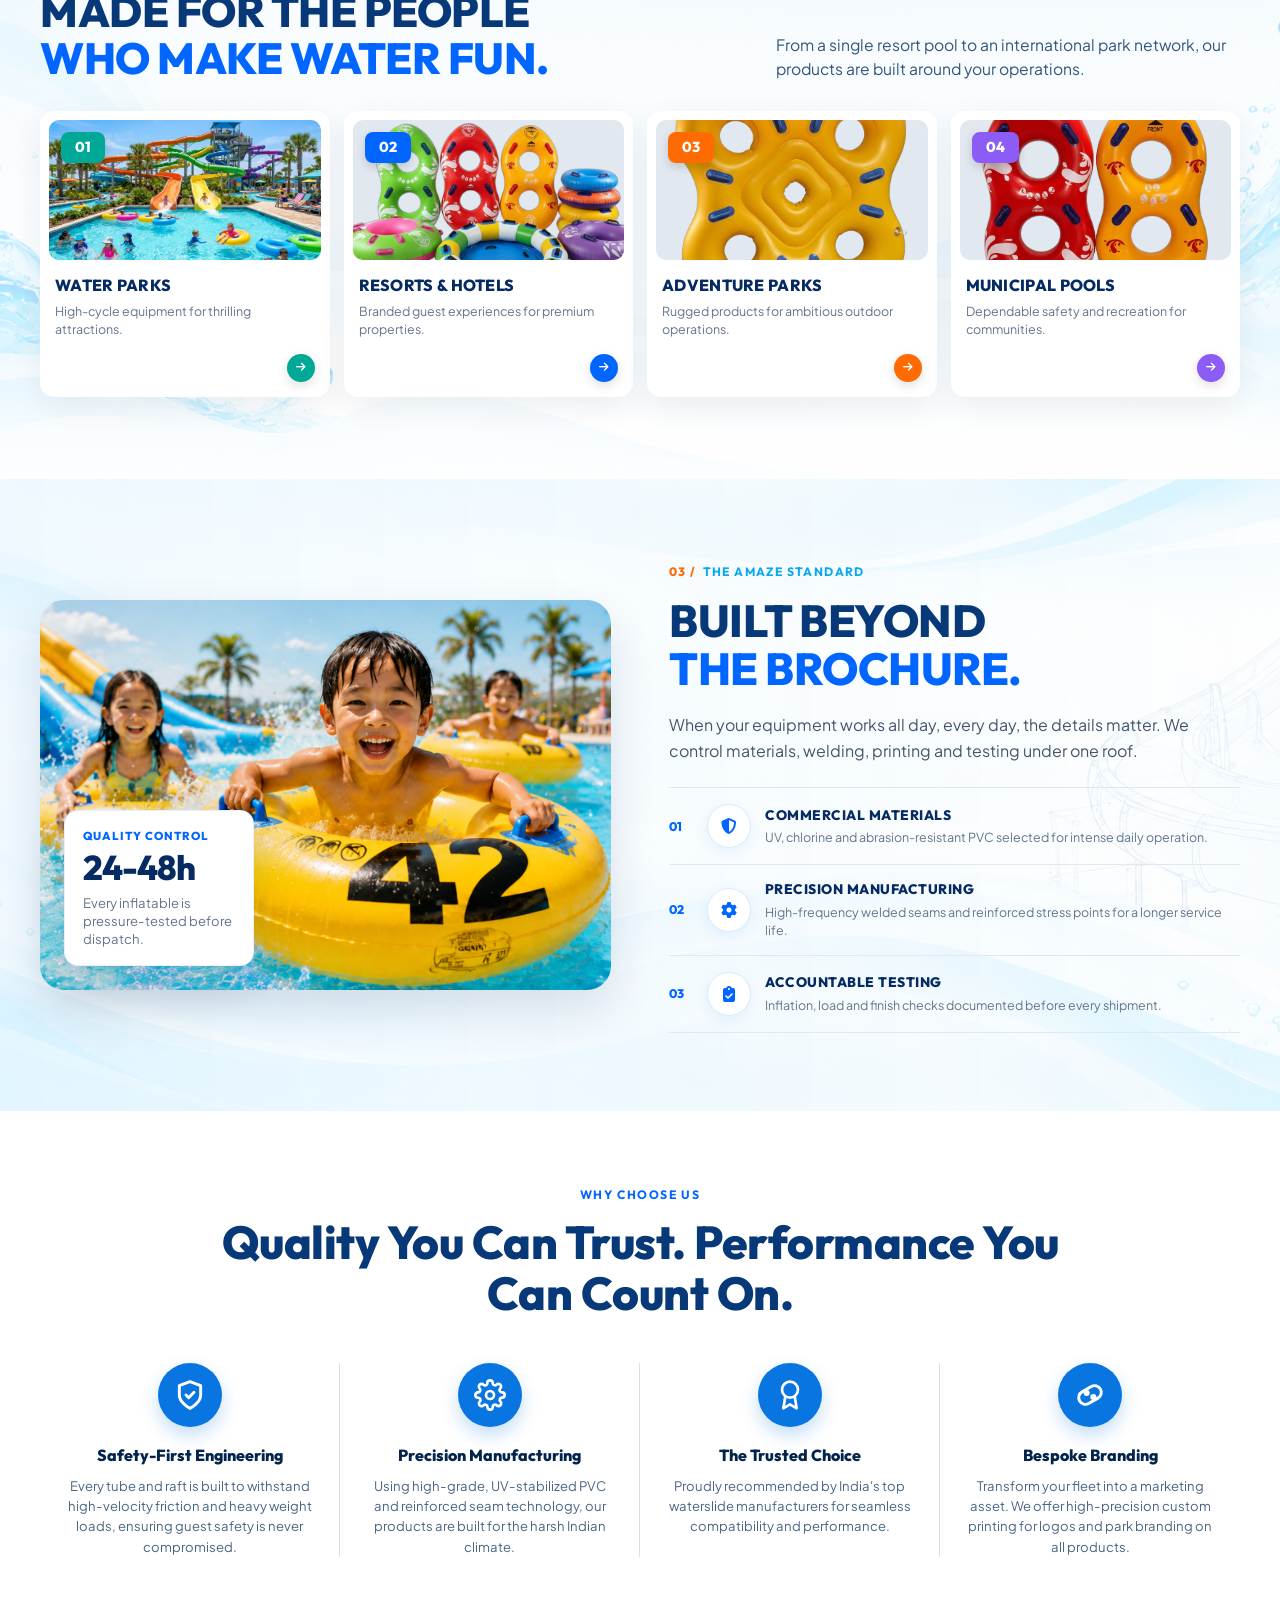
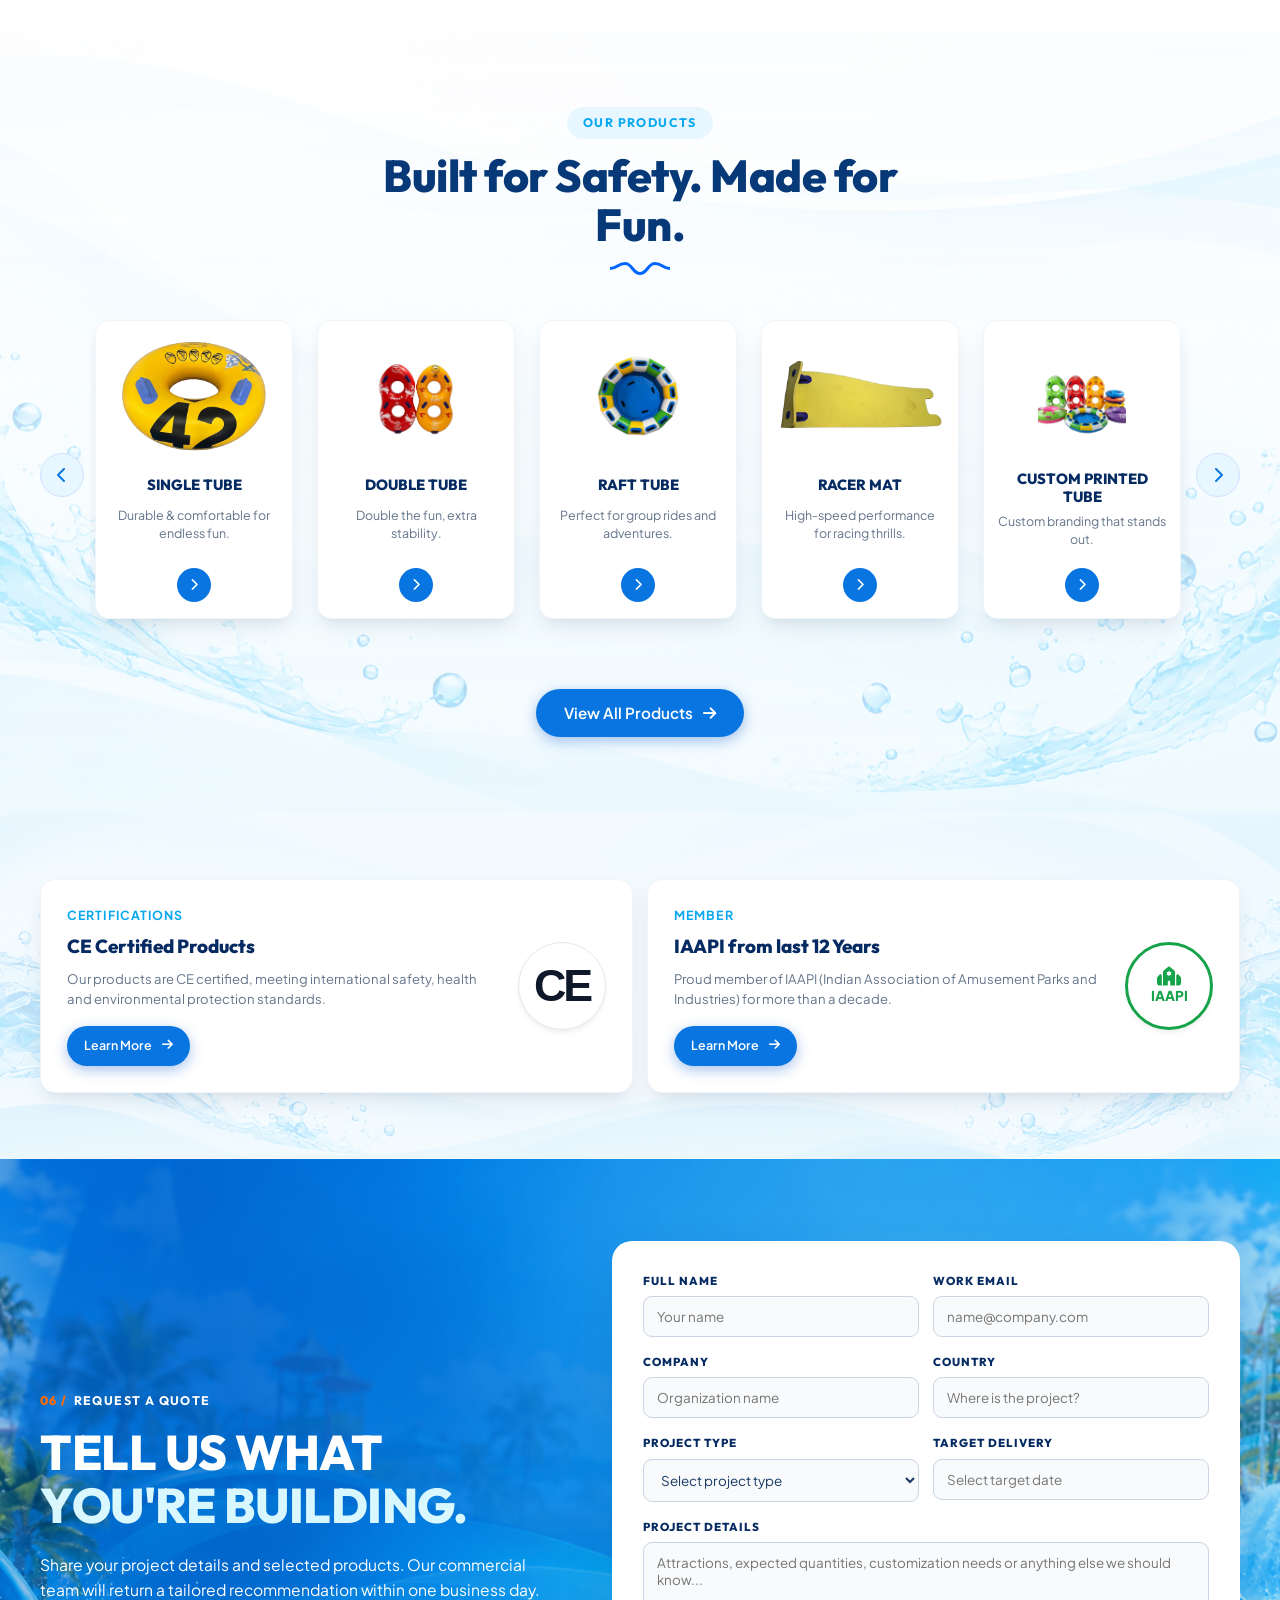
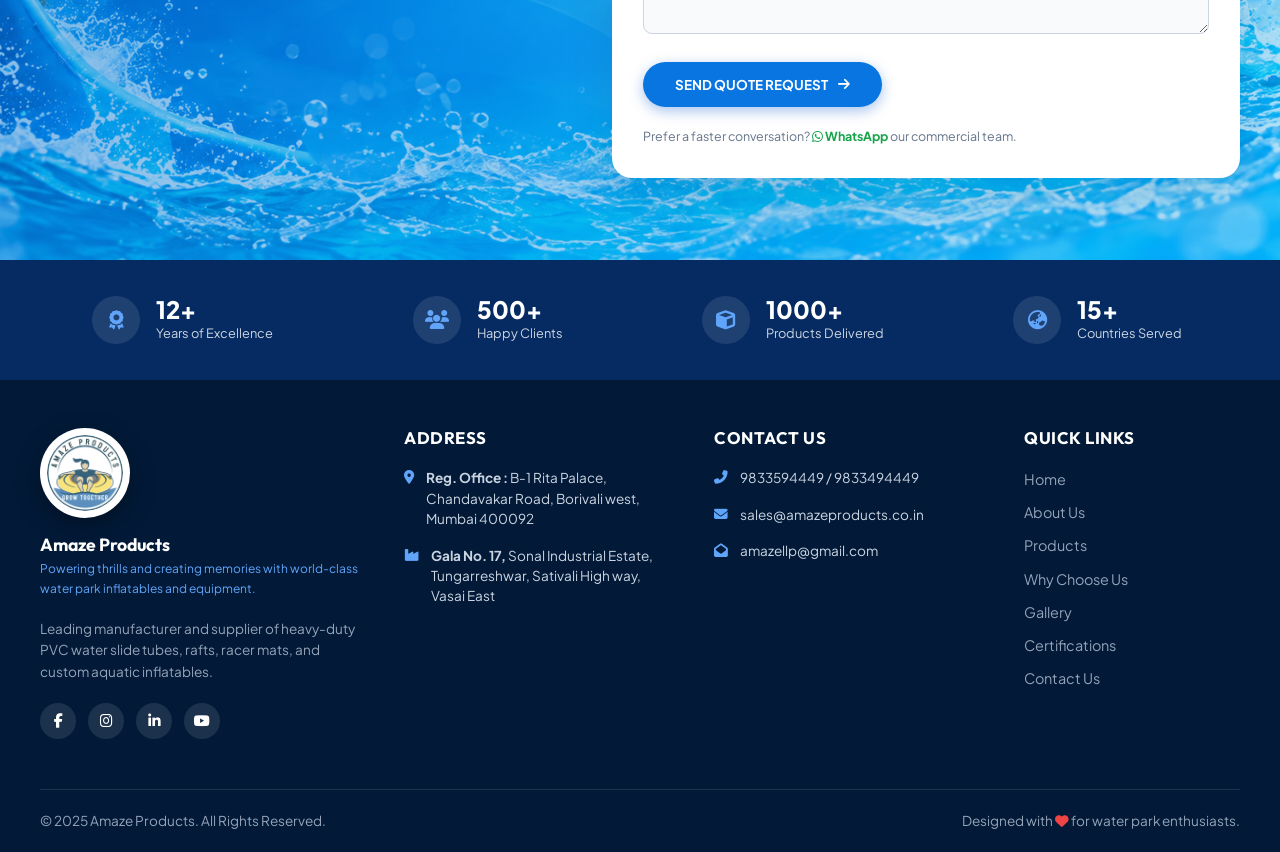
==== commit 5d41de02: "Update Amaze Products website design" ====
--- a/index.html
+++ b/index.html
@@ -18,6 +18,7 @@
   <div class="top-bar">
     <div class="container">
       <div class="top-bar-contact">
+        <div class="top-bar-item top-bar-message">Building Safer, More Joyful Water Experiences Worldwide</div>
         <div class="top-bar-item">
           <i class="fas fa-phone-alt"></i>
           <a href="tel:9833594449">9833594449</a> / <a href="tel:9833494449">9833494449</a>
@@ -77,16 +78,22 @@
     <div class="container">
       <div class="hero-content">
         <div class="hero-text">
-          <div class="hero-tagline">Powering Thrills. Ensuring Safety.</div>
-          <h1 class="hero-title">GROW TOGETHER</h1>
+          <div class="hero-tagline">Water park products for a brighter tomorrow</div>
+          <h1 class="hero-title">GROW TOGETHER<br>THROUGH<br><span>WATER FUN.</span></h1>
           <p class="hero-desc">
-            At Amaze Products, we manufacture high-quality, durable & safe water park inflatables and equipment for unforgettable experiences.
+            Amaze Products manufactures high-quality, durable and safe water park products and equipment for unforgettable experiences.
           </p>
           <div class="hero-actions">
             <a href="#products" class="btn btn-primary">Explore Products <i class="fas fa-arrow-right"></i></a>
             <button class="btn-video" id="watchVideoBtn">
               <span class="play-icon-circle"><i class="fas fa-play"></i></span> Watch Video
             </button>
+          </div>
+          <div class="hero-features" aria-label="Product benefits">
+            <span><i class="fas fa-shield-alt"></i> Safe</span>
+            <span><i class="fas fa-circle-check"></i> Durable</span>
+            <span><i class="fas fa-sparkles"></i> Innovative</span>
+            <span><i class="fas fa-water"></i> Built for Endless Fun</span>
           </div>
         </div>
 
@@ -164,17 +171,22 @@
   <section class="about-section" id="about">
     <div class="container">
       <div class="about-grid">
-        <!-- Gallery Images Collage -->
+        <!-- Reference-style water park product collage -->
         <div class="about-gallery">
-          <div class="about-img-main" style="background:#f1f5f9; display:flex; align-items:center; justify-content:center;">
-            <img src="assets/custom-printed-tube.png" alt="Amaze Waterpark Collection" style="object-fit:contain; max-height:100%;">
-          </div>
-          <div class="about-img-sub" style="background:#f1f5f9; display:flex; align-items:center; justify-content:center;">
-            <img src="assets/double-tube.png" alt="Double Tube Inflatables" style="object-fit:contain; max-height:100%;">
-          </div>
-          <div class="about-img-sub" style="background:#f1f5f9; display:flex; align-items:center; justify-content:center;">
-            <img src="assets/quad-raft.png" alt="Quad Raft Inflatable" style="object-fit:contain; max-height:100%;">
-          </div>
+          <div class="about-img-main">
+            <img src="assets/hero-bg.jpg" alt="Amaze water park experience">
+            <span class="about-fun-label">FUN<br>BUILDS<br>BRIGHTER<br>FUTURES</span>
+          </div>
+          <div class="about-img-sub">
+            <img src="assets/quad-raft.png" alt="Quad raft inflatable">
+          </div>
+          <div class="about-img-sub">
+            <img src="assets/double-tube.png" alt="Double tube inflatable">
+          </div>
+          <div class="about-img-sub">
+            <img src="assets/single-tube.png" alt="Single tube inflatable">
+          </div>
+          <div class="about-quality-label">QUALITY<br>SAFETY<br>PEOPLE<br>FUN<div class="mini-wave">〰〰</div></div>
         </div>
 
         <!-- Content Right -->
@@ -188,16 +200,13 @@
           </div>
           
           <p>
-            Welcome to Amaze Products, your trusted partner in engineering high-performance water park attractions and commercial inflatable solutions. Based in Maharashtra, India, we specialize in the custom design, manufacturing, and global import of durable, safety-certified water park inflatables, tubes, rafts, and racer mats.
+            We don't just make products, we help build a more fun, active and connected world. Amaze Products designs and manufactures high-performance water park products trusted by venues worldwide. From thrilling rides to durable play elements, our solutions combine safety, innovation and imaginative design to bring people together.
           </p>
           <p>
-            Built on precision craftsmanship and heavy-duty PVC fabric engineering, our products are engineered to withstand rigorous commercial environments while delivering maximum thrills and safety for operators and visitors alike.
-          </p>
-          <p>
-            Whether you are outfitting a new aquatic facility or upgrading your existing water slides and splash zones, we combine industry expertise with uncompromising material standards to bring extraordinary water park experiences to life.
-          </p>
-
-          <a href="#about" class="btn btn-primary">Read More About Us <i class="fas fa-arrow-right"></i></a>
+            Whether you're building a new destination or upgrading an existing facility, we provide reliable products, expert guidance and a partnership focused on your success.
+          </p>
+
+          <a href="#about" class="btn btn-primary">Learn More About Us <i class="fas fa-arrow-right"></i></a>
         </div>
       </div>
     </div>
--- a/styles.css
+++ b/styles.css
@@ -2059,3 +2059,415 @@
     padding: 24px 20px;
   }
 }
+
+/* ========================================================================
+   Reference composition polish
+   ======================================================================== */
+:root {
+  --primary-navy: #062b62;
+  --primary-blue: #08a7ef;
+  --primary-blue-dark: #0875e1;
+  --accent-light-blue: #e8f7ff;
+  --text-main: #173962;
+}
+
+body {
+  background: #f5fbff;
+}
+
+.top-bar {
+  background: #06244d;
+  padding: 7px 0;
+  font-size: .72rem;
+}
+
+.top-bar .container { min-height: 26px; }
+.top-bar-message { color: #cfe7ff; font-size: .72rem; }
+.top-bar-message::before { display: none; }
+.top-bar-contact { gap: 18px; }
+.top-bar-contact > .top-bar-item:not(.top-bar-message) { display: none; }
+.top-bar-social { gap: 13px; }
+
+.main-header {
+  position: absolute;
+  left: 50%;
+  top: 12px;
+  margin: 0 auto;
+  width: min(1180px, calc(100% - 52px));
+  border-radius: 999px;
+  padding: 9px 18px;
+  box-shadow: 0 8px 28px rgba(3, 37, 76, .18);
+  transform: translateX(-50%);
+}
+.main-header.header-hidden { transform: translate(-50%, -120%); }
+.main-header .container { padding: 0; max-width: none; }
+.logo-img { width: 54px; height: 54px; object-fit: contain; }
+.nav-menu { gap: 24px; }
+.nav-link { font-size: .72rem; font-weight: 700; color: #173962; }
+.nav-link:hover, .nav-link.active { color: #0875e1; }
+.main-header > .container > .btn { padding: 10px 20px; font-size: .72rem; }
+
+.hero-section {
+  min-height: 610px;
+  padding-top: 62px;
+  background: #0875e1;
+}
+.hero-bg-media { filter: brightness(.78) saturate(1.12); }
+.hero-overlay { background: linear-gradient(90deg, rgba(0, 38, 95, .72), rgba(0, 84, 174, .18) 75%); }
+.hero-content { padding: 84px 0 106px; }
+.hero-text { max-width: 640px; }
+.hero-tagline {
+  font-size: .78rem;
+  letter-spacing: 1.8px;
+  color: #d4f6ff;
+  margin-bottom: 13px;
+}
+.hero-title {
+  font-size: clamp(3.25rem, 4.5vw, 4.35rem);
+  font-weight: 800;
+  letter-spacing: -.045em;
+  line-height: .91;
+  margin-bottom: 22px;
+  white-space: nowrap;
+  text-shadow: 0 3px 12px rgba(0,30,80,.28);
+}
+.hero-title span {
+  color: #53e4fa;
+  font-style: italic;
+}
+.hero-desc { max-width: 460px; font-size: .92rem; line-height: 1.55; margin-bottom: 22px; }
+.hero-actions { gap: 12px; }
+.hero-actions .btn { font-size: .72rem; padding: 10px 18px; }
+.btn-video { font-size: .72rem; padding: 7px 16px 7px 8px; }
+.play-icon-circle { width: 28px; height: 28px; }
+.hero-badge-card { display: none; }
+.hero-bottom-wave svg { height: 94px; }
+.hero-features {
+  display: flex;
+  align-items: center;
+  gap: 13px;
+  margin-top: 30px;
+  color: rgba(255,255,255,.94);
+  font-size: .68rem;
+  font-weight: 700;
+  white-space: nowrap;
+}
+.hero-features span {
+  display: inline-flex;
+  align-items: center;
+  gap: 7px;
+}
+.hero-features span + span {
+  border-left: 1px solid rgba(255,255,255,.55);
+  padding-left: 13px;
+}
+.hero-features i { color: #d9f8ff; font-size: .78rem; }
+
+.stats-banner-wrapper {
+  position: relative;
+  z-index: 30;
+  max-width: 1240px;
+  margin-top: -48px;
+  margin-bottom: 8px;
+}
+.stats-banner-card {
+  border-radius: 17px;
+  padding: 21px 26px;
+  gap: 18px;
+  min-height: 96px;
+  align-items: center;
+  box-shadow: 0 14px 28px rgba(6, 43, 98, .16);
+}
+.stat-item {
+  gap: 13px;
+  min-width: 0;
+  padding-left: 6px;
+}
+.stat-item:not(:last-child) {
+  border-right: 1px solid #e3edf5;
+  padding-right: 22px;
+}
+.stat-icon {
+  width: 52px;
+  height: 52px;
+  font-size: 1.2rem;
+  background: #eff9ff;
+  border: 0;
+}
+.stat-number { font-size: 1.85rem; }
+.stat-label {
+  font-size: .75rem;
+  line-height: 1.25;
+  margin-top: 3px;
+  white-space: nowrap;
+}
+
+.about-section, .why-section, .products-section { background: #fff; }
+.about-section {
+  padding: 76px 0 86px;
+  background:
+    linear-gradient(90deg, rgba(255,255,255,.94) 0%, rgba(255,255,255,.86) 48%, rgba(240,250,255,.68) 100%),
+    url('baout us background image.png') center center / cover no-repeat;
+}
+.about-grid { grid-template-columns: 1fr .95fr; gap: 58px; }
+.about-content { order: 1; }
+.about-gallery { order: 2; }
+.about-content p {
+  font-size: 1rem;
+  line-height: 1.7;
+  color: #496684;
+  margin-bottom: 18px;
+  max-width: 590px;
+}
+.about-content .section-badge {
+  font-size: .78rem;
+  padding: 7px 17px;
+  margin-bottom: 16px;
+}
+.about-content .section-title {
+  font-size: clamp(2.45rem, 4vw, 3.35rem);
+  line-height: 1.12;
+  letter-spacing: -.045em;
+  margin-bottom: 14px;
+}
+.about-content .wave-accent { margin: 8px 0 27px; }
+.about-content .btn {
+  font-size: .92rem;
+  padding: 14px 27px;
+  margin-top: 8px;
+}
+.section-title, .industries-title, .standard-title, .why-title, .quote-title { font-size: clamp(2rem, 3.2vw, 2.7rem); color: #073878; }
+.section-badge, .industries-badge, .standard-badge, .why-badge, .quote-badge { font-size: .65rem; letter-spacing: 1.4px; }
+.about-img-main { height: 260px; border-radius: 18px; }
+.about-img-sub { height: 120px; border-radius: 13px; }
+.about-gallery {
+  position: relative;
+  grid-template-columns: repeat(3, 1fr);
+  gap: 10px;
+  padding: 0 34px 0 0;
+  transform: scale(1.04);
+  transform-origin: center right;
+}
+.about-img-main {
+  grid-column: 1 / 4;
+  height: 260px;
+  position: relative;
+  background: #dff3ff;
+  border-radius: 16px;
+}
+.about-img-main img { object-fit: cover; }
+.about-img-sub {
+  height: 145px;
+  background: #eaf6fc;
+  border-radius: 11px;
+  padding: 7px;
+  box-shadow: none;
+}
+.about-img-sub img {
+  object-fit: contain;
+  width: 100%;
+  height: 100%;
+}
+.about-fun-label, .about-quality-label {
+  position: absolute;
+  z-index: 2;
+  color: #fff;
+  background: #13b9ec;
+  border: 3px solid rgba(255,255,255,.7);
+  box-shadow: 0 8px 18px rgba(0, 102, 180, .2);
+  font-family: 'Outfit', sans-serif;
+  font-size: .8rem;
+  font-weight: 800;
+  line-height: 1.05;
+  letter-spacing: .5px;
+  padding: 13px 10px;
+  border-radius: 14px;
+  transform: rotate(-5deg);
+}
+.about-fun-label { left: -18px; top: 38px; }
+.about-quality-label {
+  right: -2px;
+  top: 20px;
+  color: #07509c;
+  background: #b9edff;
+  border-color: #dff8ff;
+  transform: none;
+  text-align: center;
+  padding: 18px 10px 12px;
+}
+.mini-wave { color: #12aeea; font-size: 1.2rem; margin-top: 9px; letter-spacing: -4px; }
+
+.industries-section {
+  padding: 72px 0 82px;
+  background:
+    linear-gradient(180deg, rgba(245,251,255,.72), rgba(255,255,255,.68)),
+    url('INDUSTRIES backgound image.png') center center / cover no-repeat;
+}
+.industries-header { margin-bottom: 30px; }
+.industries-title {
+  font-size: clamp(2.45rem, 3.4vw, 3.25rem);
+  line-height: 1.08;
+}
+.industries-desc {
+  font-size: .98rem;
+  line-height: 1.55;
+  color: #31557c;
+  max-width: 480px;
+}
+.industries-grid { gap: 14px; }
+.industry-card { padding: 8px; border-radius: 14px; }
+.industry-img-wrapper { height: 140px; border-radius: 10px; margin-bottom: 12px; }
+.industry-card-title { font-size: 1rem; margin-bottom: 6px; }
+.industry-card-desc { font-size: .78rem; line-height: 1.45; min-height: 40px; margin-bottom: 12px; }
+.industry-arrow-btn { width: 28px; height: 28px; font-size: .68rem; }
+
+.amaze-standard-section {
+  padding: 78px 0;
+  background:
+    linear-gradient(90deg, rgba(238,249,255,.78), rgba(255,255,255,.72)),
+    url('THE AMAZE STANDARD background.png') center center / cover no-repeat;
+}
+.standard-grid { gap: 58px; }
+.standard-img { height: 390px; border-radius: 24px; }
+.standard-stat-card { padding: 16px 18px; max-width: 190px; border-radius: 14px; }
+.stat-card-badge { font-size: .72rem; }
+.stat-card-number { font-size: 2.15rem; }
+.stat-card-desc { font-size: .82rem; }
+.standard-badge { font-size: .76rem; }
+.standard-title {
+  font-size: clamp(2.5rem, 3.5vw, 3.35rem);
+  line-height: 1.08;
+}
+.standard-desc {
+  font-size: 1rem;
+  line-height: 1.65;
+  margin-bottom: 23px;
+  max-width: 600px;
+}
+.standard-item { gap: 14px; padding: 16px 0; }
+.item-num { font-size: .78rem; }
+.item-icon-circle { width: 44px; height: 44px; font-size: 1rem; }
+.item-title { font-size: .86rem; margin-bottom: 2px; }
+.item-desc { font-size: .78rem; line-height: 1.45; }
+
+.why-section { padding: 74px 0; background: #fff; }
+.why-header { margin-bottom: 43px; }
+.why-badge { font-size: .76rem; letter-spacing: 1.6px; }
+.why-title {
+  font-size: clamp(2.5rem, 3.6vw, 3.35rem);
+  line-height: 1.12;
+  max-width: 900px;
+  margin: 0 auto;
+}
+.why-card { padding: 0 24px; }
+.why-icon-box {
+  width: 64px;
+  height: 64px;
+  margin-bottom: 18px;
+  background: #0875e1;
+  box-shadow: 0 8px 18px rgba(8,117,225,.24);
+}
+.why-icon-box svg { width: 32px; height: 32px; }
+.why-card-title { font-size: 1rem; margin-bottom: 10px; }
+.why-card-desc {
+  font-size: .82rem;
+  line-height: 1.55;
+  color: #496684;
+  max-width: 290px;
+}
+
+.products-section {
+  padding: 76px 0;
+  background:
+    linear-gradient(180deg, rgba(255,255,255,.78), rgba(238,250,255,.72)),
+    url('product section background.png') center center / cover no-repeat;
+}
+.products-header { margin-bottom: 22px; }
+.products-header .section-badge { font-size: .78rem; }
+.products-header .section-title {
+  font-size: clamp(2.45rem, 3.5vw, 3.25rem);
+  line-height: 1.1;
+}
+.product-card { min-width: 190px; padding: 16px 14px; border-radius: 14px; }
+.product-img-wrapper { height: 120px; margin-bottom: 13px; }
+.product-title { font-size: .92rem; margin-bottom: 6px; }
+.product-desc { font-size: .78rem; line-height: 1.45; }
+.btn-circle { width: 34px; height: 34px; font-size: .78rem; }
+.slider-arrow { width: 44px; height: 44px; font-size: 1rem; }
+
+.cert-section {
+  padding: 66px 0;
+  background:
+    linear-gradient(180deg, rgba(241,250,255,.78), rgba(241,250,255,.72)),
+    url('bakcground imagbe.png') center center / cover no-repeat;
+}
+.cert-grid { gap: 14px; }
+.cert-card { border-radius: 15px; padding: 26px; }
+.cert-badge { font-size: .78rem; letter-spacing: 1.1px; margin-bottom: 9px; }
+.cert-title { font-size: 1.18rem; margin-bottom: 11px; }
+.cert-desc {
+  font-size: .82rem;
+  line-height: 1.55;
+  margin-bottom: 16px;
+  max-width: 520px;
+}
+.cert-card .btn { font-size: .78rem; padding: 10px 17px; }
+.cert-graphic { width: 88px; height: 88px; }
+
+.quote-section {
+  padding: 82px 0;
+  background:
+    linear-gradient(120deg, rgba(2,102,199,.48), rgba(8,167,239,.30)),
+    url('CTA background image.png') center center / cover no-repeat;
+  color: #fff;
+}
+.quote-grid { grid-template-columns: minmax(0, .9fr) minmax(0, 1.1fr); gap: 58px; }
+.quote-badge { font-size: .78rem; color: #fff; }
+.quote-title, .quote-section .quote-desc { color: #fff; }
+.quote-section .quote-title .highlight-blue { color: #d8f7ff; }
+.quote-title {
+  font-size: clamp(2.5rem, 3.8vw, 3.45rem);
+  line-height: 1.08;
+}
+.quote-desc { font-size: .98rem; line-height: 1.65; max-width: 500px; }
+.quote-form-card { border-radius: 20px; padding: 30px; }
+.form-row { gap: 14px; margin-bottom: 16px; }
+.form-group { gap: 6px; }
+.form-group label { font-size: .72rem; }
+.form-group input, .form-group select, .form-group textarea {
+  padding: 11px 13px;
+  font-size: .84rem;
+  border-radius: 9px;
+}
+.btn-quote-submit { font-size: .84rem; }
+.whatsapp-note { font-size: .78rem; }
+
+.main-footer { padding-top: 48px; }
+
+@media (max-width: 768px) {
+  .main-header { width: calc(100% - 24px); top: 8px; }
+  .nav-menu { top: 72px; height: calc(100vh - 72px); }
+  .hero-section { padding-top: 34px; }
+  .hero-content { padding: 68px 0 100px; }
+  .hero-title { font-size: 3.2rem; }
+  .hero-title { white-space: normal; }
+  .hero-features { gap: 8px; flex-wrap: wrap; white-space: normal; font-size: .62rem; }
+  .hero-features span + span { padding-left: 8px; }
+  .stats-banner-wrapper { margin-top: -38px; }
+  .stats-banner-card { min-height: 0; }
+  .stat-item { padding-left: 0; }
+  .stat-label { white-space: normal; }
+  .about-grid { grid-template-columns: 1fr; }
+  .about-gallery { order: 1; }
+  .about-content { order: 2; }
+  .about-gallery { padding-right: 24px; }
+  .about-gallery { transform: none; }
+  .about-img-main { height: 220px; }
+  .about-img-sub { height: 125px; }
+  .about-fun-label { left: -8px; }
+  .about-quality-label { right: -2px; font-size: .65rem; }
+  .industries-header { grid-template-columns: 1fr; gap: 12px; }
+  .industry-img-wrapper { height: 150px; }
+  .standard-grid, .quote-grid { grid-template-columns: 1fr; }
+  .standard-img { height: 330px; }
+}
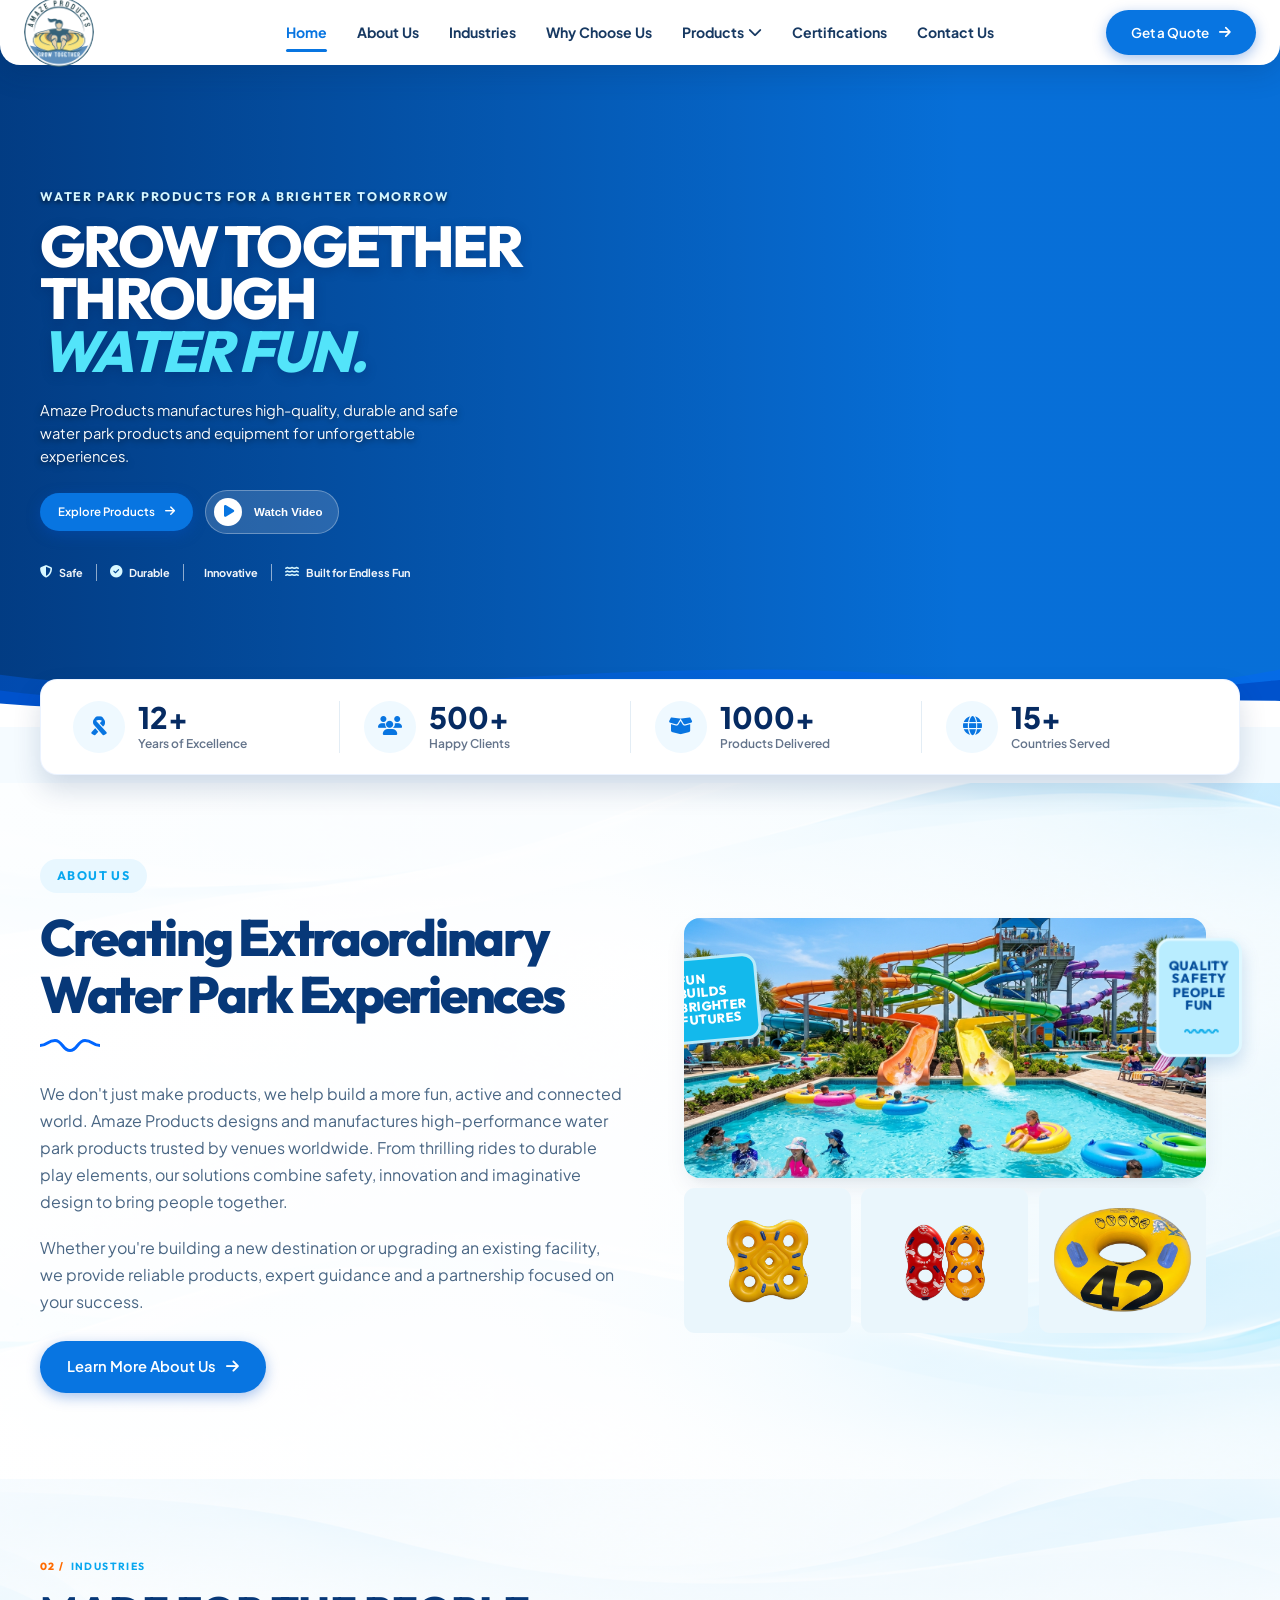
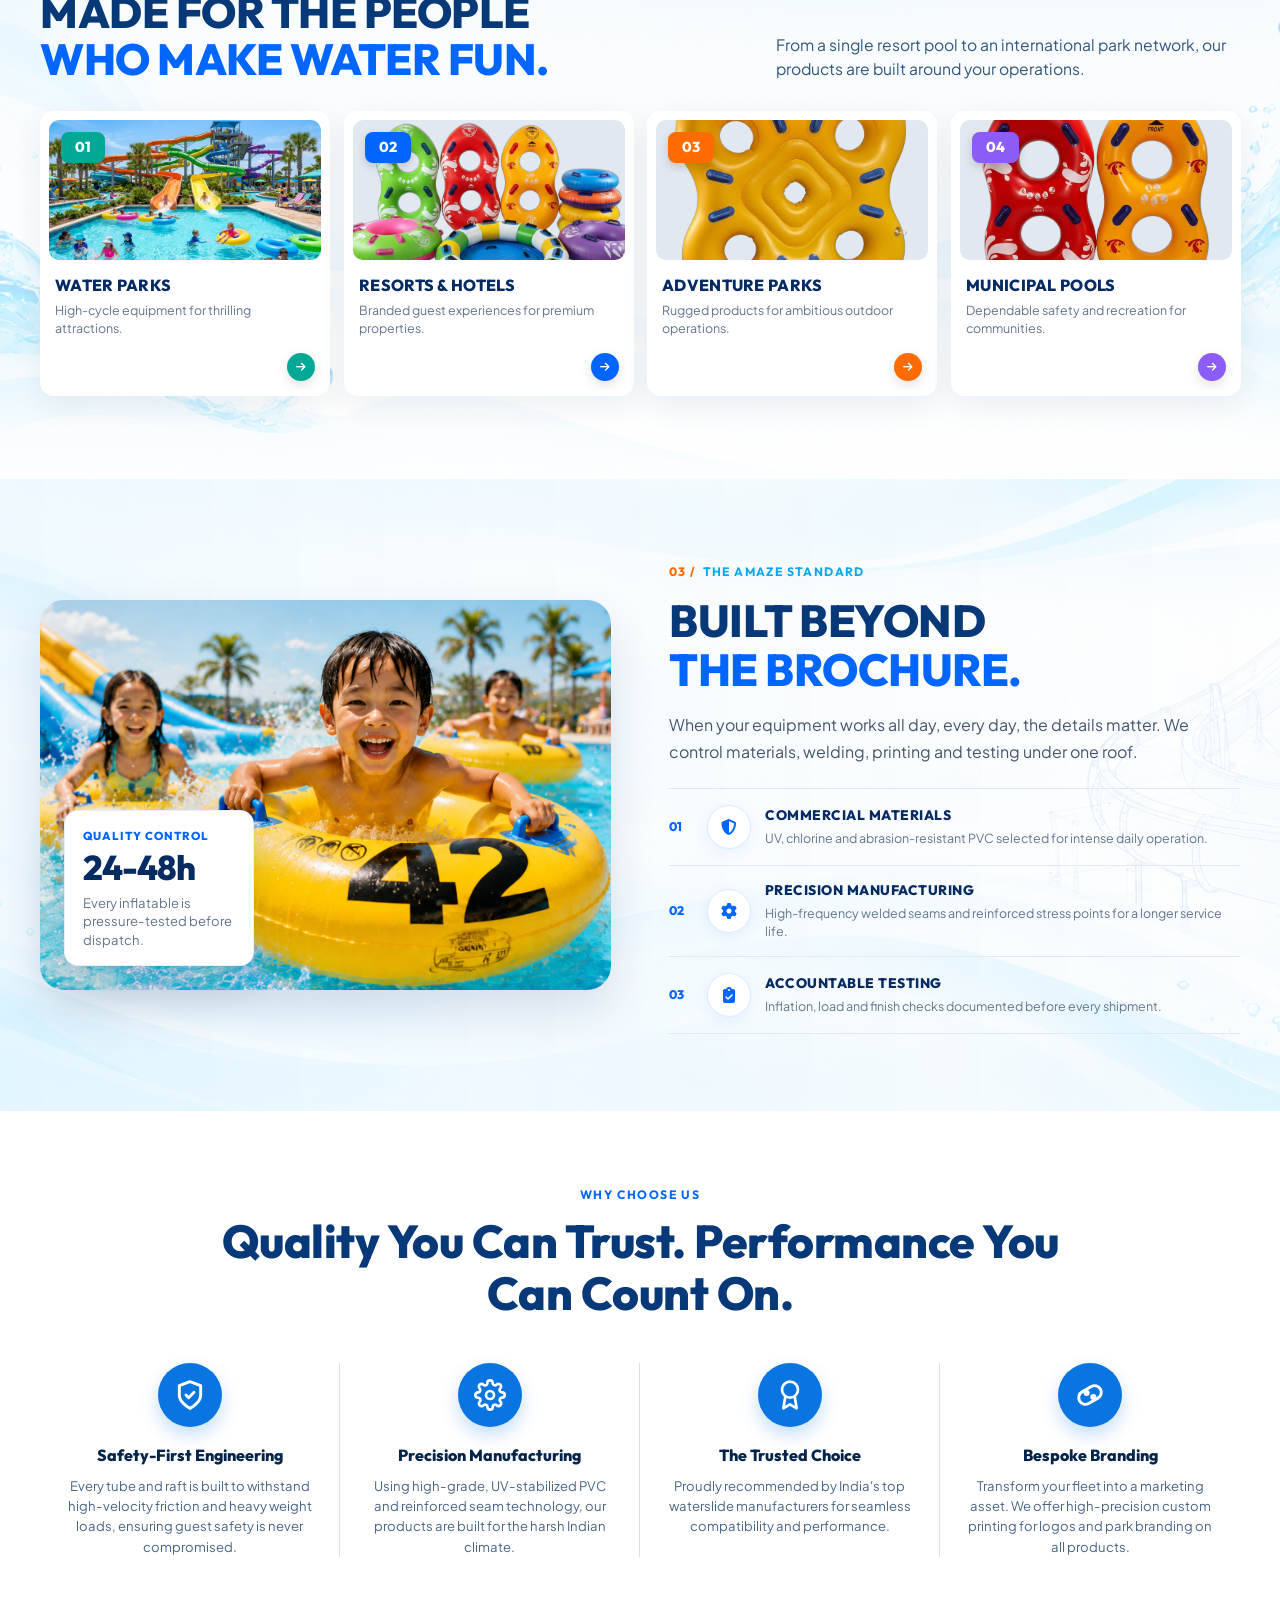
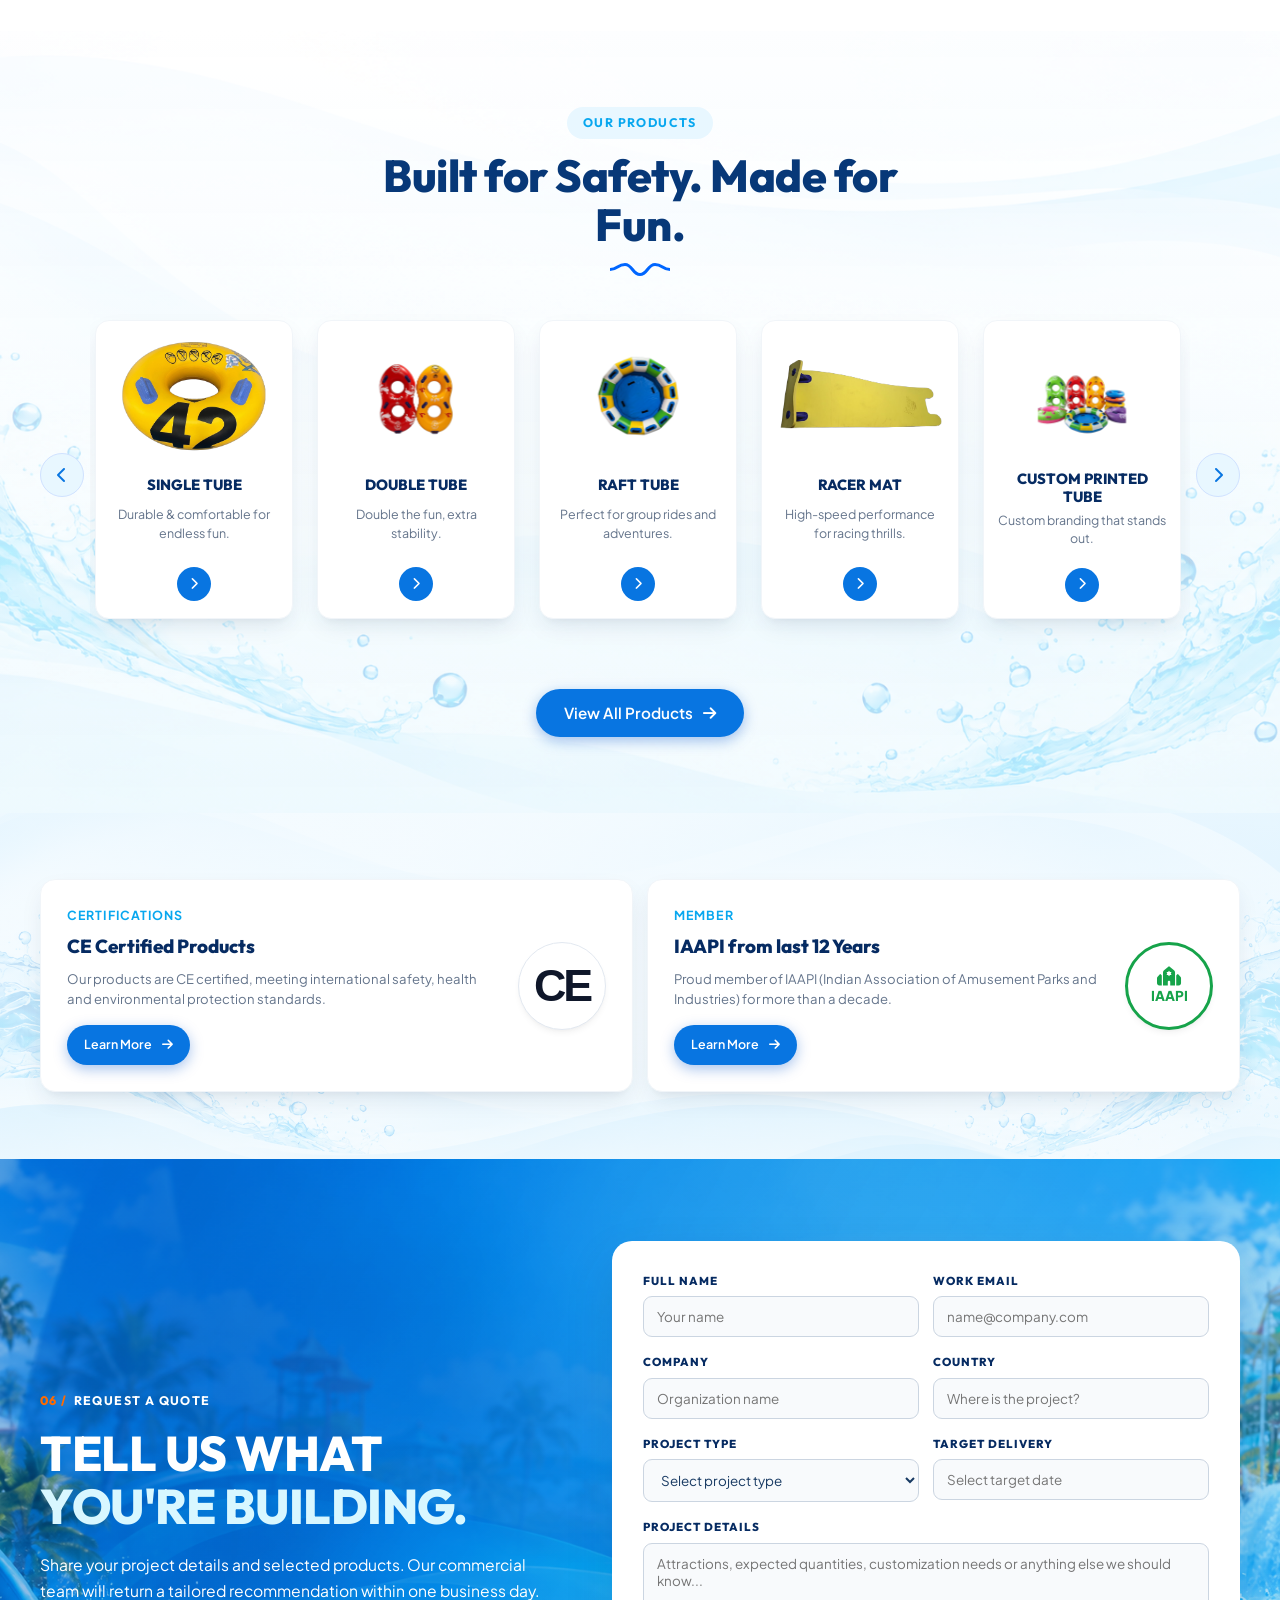
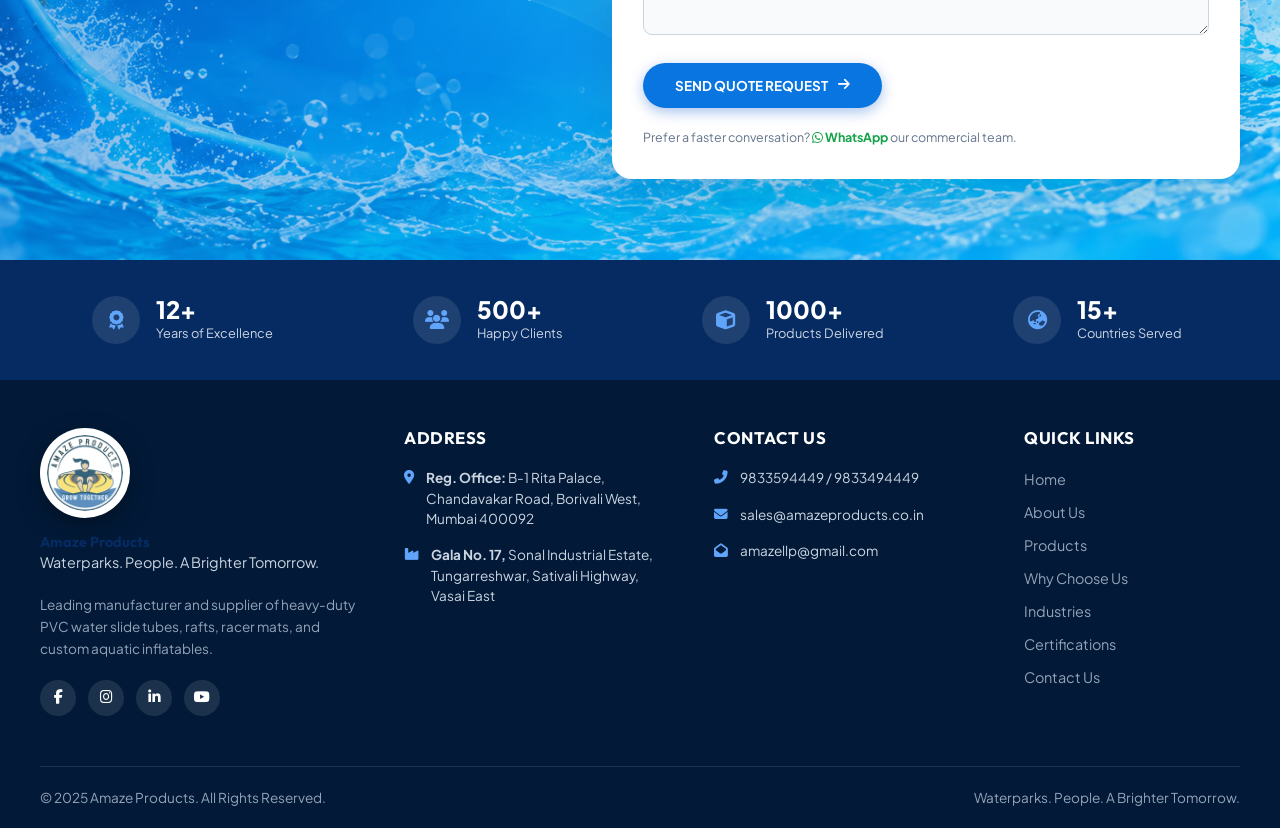
==== commit 61c4ccb4: "Add complete website pages and assets" ====
--- a/index.html
+++ b/index.html
@@ -50,11 +50,11 @@
       
       <nav class="nav-menu" id="navMenu">
         <a href="#home" class="nav-link active">Home</a>
-        <a href="#about" class="nav-link">About Us</a>
-        <a href="#industries" class="nav-link">Industries</a>
-        <a href="#why-us" class="nav-link">Why Choose Us</a>
-        <a href="#products" class="nav-link">Products <i class="fas fa-chevron-down" style="font-size: 0.75rem; margin-left: 2px;"></i></a>
-        <a href="#certifications" class="nav-link">Certifications</a>
+        <a href="about.html" class="nav-link">About Us</a>
+        <a href="industries.html" class="nav-link">Industries</a>
+        <a href="why-choose-us.html" class="nav-link">Why Choose Us</a>
+        <a href="products.html" class="nav-link">Products <i class="fas fa-chevron-down" style="font-size: 0.75rem; margin-left: 2px;"></i></a>
+        <a href="certifications.html" class="nav-link">Certifications</a>
         <a href="#contact" class="nav-link">Contact Us</a>
       </nav>
 
@@ -871,6 +871,7 @@
   </div>
 
   <!-- JavaScript -->
+  <script src="site-chrome.js"></script>
   <script src="script.js"></script>
 </body>
 </html>
--- a/styles.css
+++ b/styles.css
@@ -2061,6 +2061,152 @@
 }
 
 /* ========================================================================
+   Motion and micro-interactions
+   ======================================================================== */
+:root {
+  --motion-ease: cubic-bezier(.22, .75, .25, 1);
+  --motion-duration: .72s;
+}
+
+body.motion-ready .animate-on-scroll {
+  opacity: 0;
+  will-change: opacity, transform;
+  transition: opacity var(--motion-duration) var(--motion-ease), transform var(--motion-duration) var(--motion-ease);
+}
+body.motion-ready .animate-on-scroll.fade-up { transform: translateY(20px); }
+body.motion-ready .animate-on-scroll.fade-left { transform: translateX(-24px); }
+body.motion-ready .animate-on-scroll.fade-right { transform: translateX(24px); }
+body.motion-ready .animate-on-scroll.scale-in { transform: scale(.97); }
+body.motion-ready .animate-on-scroll.is-visible {
+  opacity: 1;
+  transform: none;
+  transition-delay: var(--motion-delay, 0ms);
+}
+
+.page-ready .hero-tagline { animation: heroEnter .65s var(--motion-ease) .12s both; }
+.page-ready .hero-title { animation: heroEnter .75s var(--motion-ease) .22s both; }
+.page-ready .hero-desc { animation: heroEnter .7s var(--motion-ease) .34s both; }
+.page-ready .hero-actions { animation: heroEnter .7s var(--motion-ease) .46s both; }
+.hero-bg-media { animation: heroZoom 11s ease-in-out infinite alternate; }
+
+@keyframes heroEnter {
+  from { opacity: 0; transform: translateY(18px); }
+  to { opacity: 1; transform: translateY(0); }
+}
+@keyframes heroZoom {
+  from { transform: scale(1); }
+  to { transform: scale(1.03); }
+}
+@keyframes gentleFloat {
+  0%, 100% { transform: translateY(0); }
+  50% { transform: translateY(-5px); }
+}
+
+/* Shared control transitions */
+a, button, img, input, select, textarea, .industry-card, .product-card, .cert-card, .why-card, .standard-item {
+  transition: transform .3s ease, box-shadow .3s ease, background-color .3s ease, color .3s ease, border-color .3s ease;
+}
+.btn:hover, .btn-primary:hover {
+  transform: translateY(-2px) scale(1.02);
+  box-shadow: 0 8px 22px rgba(0, 82, 204, .42);
+}
+.btn:hover i, .btn-circle:hover i, .industry-arrow-btn:hover i { transform: translateX(4px); }
+.btn i, .btn-circle i, .industry-arrow-btn i { transition: transform .3s ease; }
+.btn:active { transform: translateY(0) scale(.98); }
+
+.nav-link { position: relative; }
+.nav-link::after {
+  content: '';
+  position: absolute;
+  left: 0;
+  right: 0;
+  bottom: -7px;
+  height: 2px;
+  border-radius: 2px;
+  background: currentColor;
+  transform: scaleX(0);
+  transform-origin: left;
+  transition: transform .3s ease;
+}
+.nav-link:hover::after, .nav-link.active::after { transform: scaleX(1); }
+.main-header.header-scrolled { box-shadow: 0 12px 30px rgba(3,37,76,.25); }
+
+.stat-item { transition: transform .3s ease; }
+.stat-item:hover { transform: translateY(-3px); }
+.stat-icon { transition: transform .3s ease, box-shadow .3s ease; }
+.stat-item:hover .stat-icon { transform: translateY(-3px) scale(1.05); box-shadow: 0 7px 16px rgba(0,102,255,.16); }
+.stat-item:hover .stat-number { color: var(--primary-blue); }
+
+.about-img-main:hover { transform: scale(1.02); box-shadow: 0 20px 35px rgba(3,37,76,.18); }
+.about-img-sub { transition: transform .3s ease, box-shadow .3s ease; }
+.about-img-sub:hover { transform: translateY(-6px) scale(1.03); box-shadow: 0 12px 22px rgba(3,37,76,.16); }
+.about-fun-label, .about-quality-label { animation: gentleFloat 4.5s ease-in-out infinite; }
+
+.industry-card:hover { transform: translateY(-8px) scale(1.015); box-shadow: 0 20px 40px rgba(0,82,204,.15); }
+.industry-card:hover .industry-img-wrapper img { transform: scale(1.05); }
+.industry-num-badge { transition: transform .3s ease; }
+.industry-card:hover .industry-num-badge { transform: scale(1.05) rotate(3deg); }
+
+.standard-stat-card { transition: transform .3s ease, box-shadow .3s ease; }
+.standard-stat-card:hover { transform: scale(1.03); box-shadow: 0 20px 42px rgba(3,37,76,.22); }
+.standard-item:hover { transform: translateX(3px); }
+.standard-item:hover .item-icon-circle { transform: scale(1.05); background: #d9efff; box-shadow: 0 8px 18px rgba(0,102,255,.15); }
+
+.why-icon-box { transition: transform .3s ease, box-shadow .3s ease, background-color .3s ease; }
+.why-card:hover .why-icon-box { transform: translateY(-5px) scale(1.05); box-shadow: 0 10px 24px rgba(0,102,255,.28); }
+.why-card { transition: transform .3s ease; }
+
+.product-card:hover { transform: translateY(-8px); box-shadow: 0 20px 38px rgba(3,37,76,.17); }
+.product-card:hover .product-img-wrapper img { transform: scale(1.06); }
+.product-card .product-img-wrapper img { transition: transform .35s ease; }
+.product-card:hover .btn-circle { transform: scale(1.08); }
+.slider-arrow { transition: transform .3s ease, box-shadow .3s ease, background-color .3s ease; }
+.slider-arrow:hover { transform: scale(1.08); box-shadow: 0 8px 18px rgba(0,102,255,.2); }
+
+.cert-card:hover { transform: translateY(-5px); box-shadow: 0 18px 34px rgba(3,37,76,.16); border-color: var(--accent-blue-soft); }
+.cert-card:hover .cert-graphic { transform: scale(1.04); }
+.cert-graphic { transition: transform .3s ease, box-shadow .3s ease; }
+
+.quote-form-card { transition: box-shadow .3s ease; }
+.quote-form-card:hover { box-shadow: 0 24px 55px rgba(3,37,76,.18); }
+.form-group input:focus, .form-group select:focus, .form-group textarea:focus { transform: translateY(-1px); }
+
+.footer-social a:hover { transform: translateY(-3px) scale(1.08); }
+.footer-links-list a { position: relative; width: fit-content; }
+.footer-links-list a::after {
+  content: '';
+  position: absolute;
+  left: 0;
+  bottom: -2px;
+  width: 100%;
+  height: 1px;
+  background: currentColor;
+  transform: scaleX(0);
+  transform-origin: left;
+  transition: transform .3s ease;
+}
+.footer-links-list a:hover::after { transform: scaleX(1); }
+.scroll-top-btn:hover { transform: translateY(-2px) scale(1.08); box-shadow: 0 8px 20px rgba(0,0,0,.35); }
+
+@media (max-width: 768px) {
+  .hero-bg-media { animation-duration: 14s; }
+  body.motion-ready .animate-on-scroll.fade-up { transform: translateY(12px); }
+  body.motion-ready .animate-on-scroll.fade-left { transform: translateX(-14px); }
+  body.motion-ready .animate-on-scroll.fade-right { transform: translateX(14px); }
+  .industry-card:hover, .product-card:hover { transform: translateY(-4px) scale(1.01); }
+}
+
+@media (prefers-reduced-motion: reduce) {
+  *, *::before, *::after {
+    animation-duration: .01ms !important;
+    animation-iteration-count: 1 !important;
+    scroll-behavior: auto !important;
+    transition-duration: .01ms !important;
+  }
+  body.motion-ready .animate-on-scroll { opacity: 1; transform: none; }
+}
+
+/* ========================================================================
    Reference composition polish
    ======================================================================== */
 :root {
@@ -2090,22 +2236,24 @@
 
 .main-header {
   position: absolute;
-  left: 50%;
-  top: 12px;
-  margin: 0 auto;
-  width: min(1180px, calc(100% - 52px));
-  border-radius: 999px;
-  padding: 9px 18px;
+  left: 0;
+  top: 0;
+  margin: 0;
+  width: 100%;
+  border-radius: 0 0 20px 20px;
+  padding: 13px 24px;
   box-shadow: 0 8px 28px rgba(3, 37, 76, .18);
-  transform: translateX(-50%);
-}
-.main-header.header-hidden { transform: translate(-50%, -120%); }
-.main-header .container { padding: 0; max-width: none; }
-.logo-img { width: 54px; height: 54px; object-fit: contain; }
-.nav-menu { gap: 24px; }
-.nav-link { font-size: .72rem; font-weight: 700; color: #173962; }
+  transform: none;
+}
+.main-header.header-hidden { transform: translateY(-120%); }
+.main-header .container { padding: 0; max-width: 1240px; justify-content: center; position: relative; }
+.main-header .logo-link { position: absolute; left: 0; }
+.main-header > .container > .btn { position: absolute; right: 0; }
+.logo-img { width: 70px; height: 70px; object-fit: contain; }
+.nav-menu { gap: 30px; }
+.nav-link { font-size: .88rem; font-weight: 700; color: #173962; }
 .nav-link:hover, .nav-link.active { color: #0875e1; }
-.main-header > .container > .btn { padding: 10px 20px; font-size: .72rem; }
+.main-header > .container > .btn { padding: 12px 25px; font-size: .84rem; }
 
 .hero-section {
   min-height: 610px;
@@ -2445,7 +2593,10 @@
 .main-footer { padding-top: 48px; }
 
 @media (max-width: 768px) {
-  .main-header { width: calc(100% - 24px); top: 8px; }
+  .main-header { width: 100%; top: 0; border-radius: 0 0 16px 16px; padding: 9px 18px; }
+  .logo-img { width: 58px; height: 58px; }
+  .main-header .container { justify-content: space-between; }
+  .main-header .logo-link, .main-header > .container > .btn { position: static; }
   .nav-menu { top: 72px; height: calc(100vh - 72px); }
   .hero-section { padding-top: 34px; }
   .hero-content { padding: 68px 0 100px; }
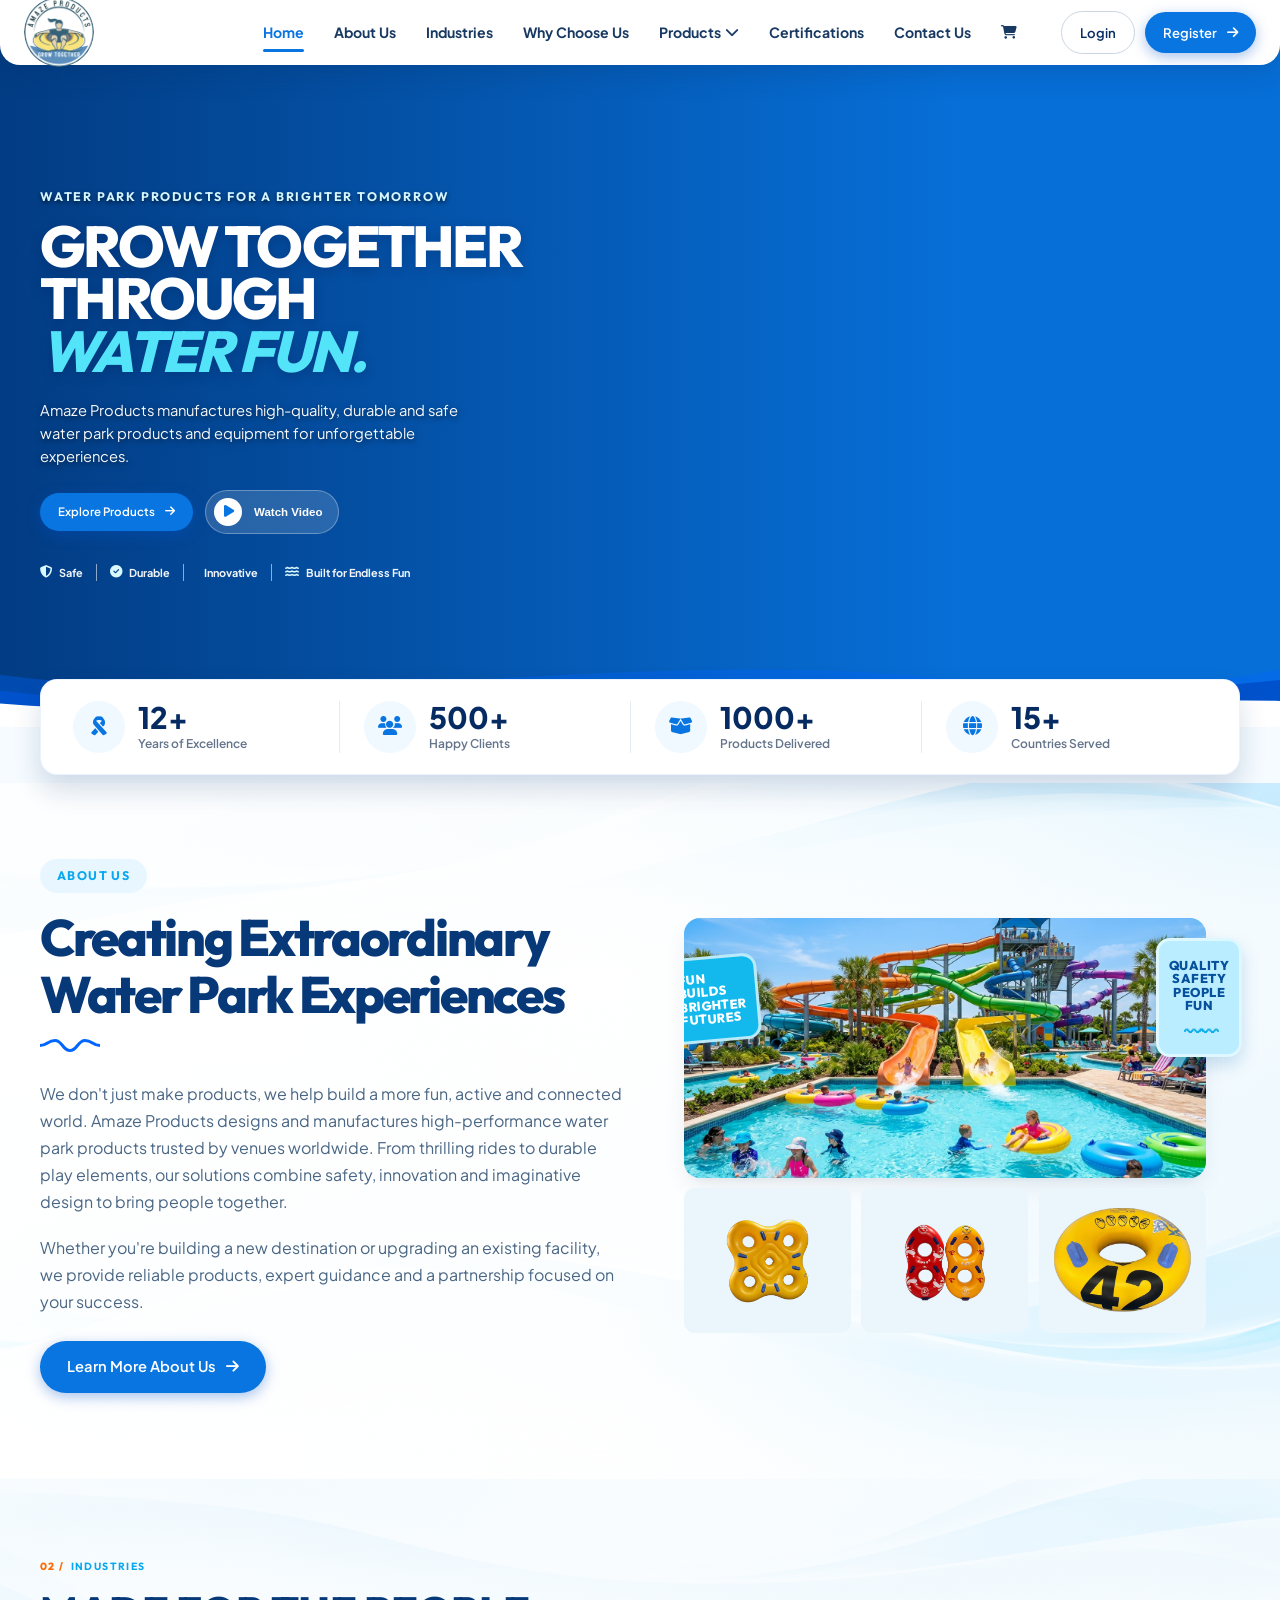
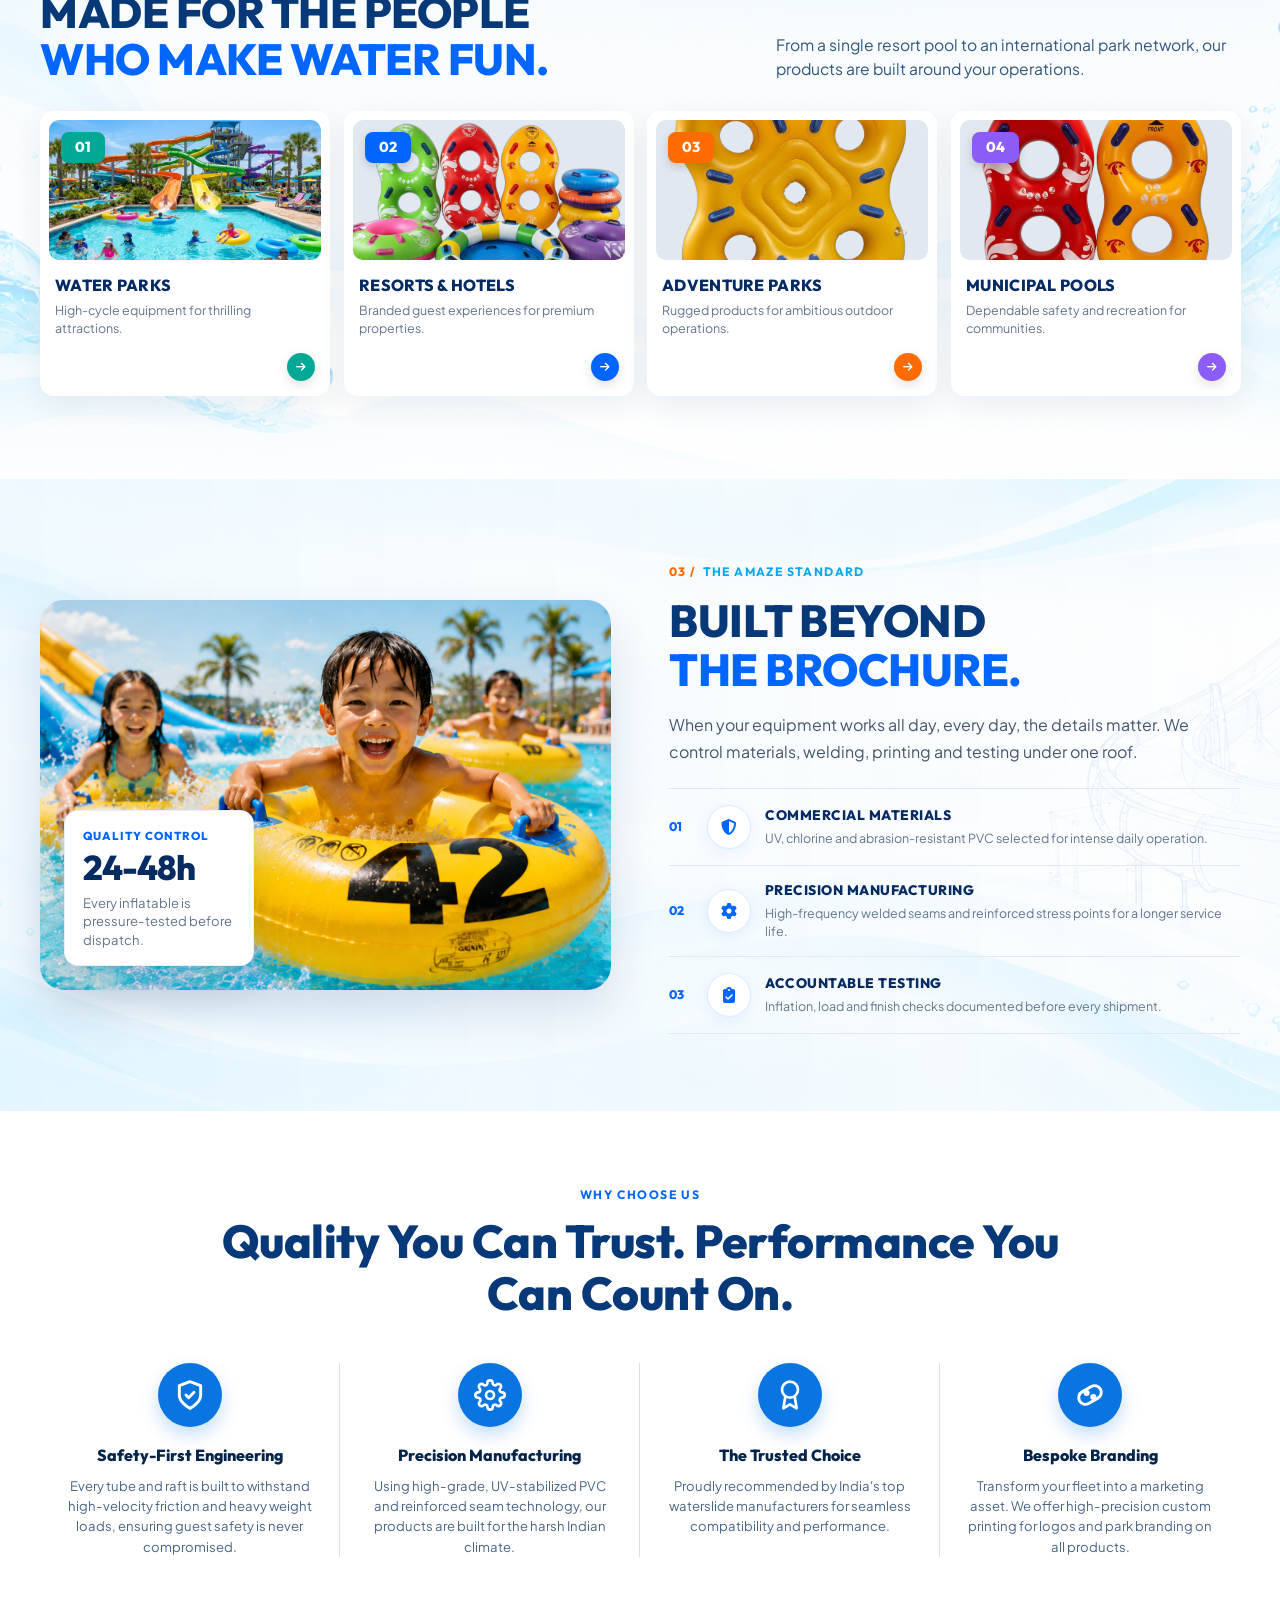
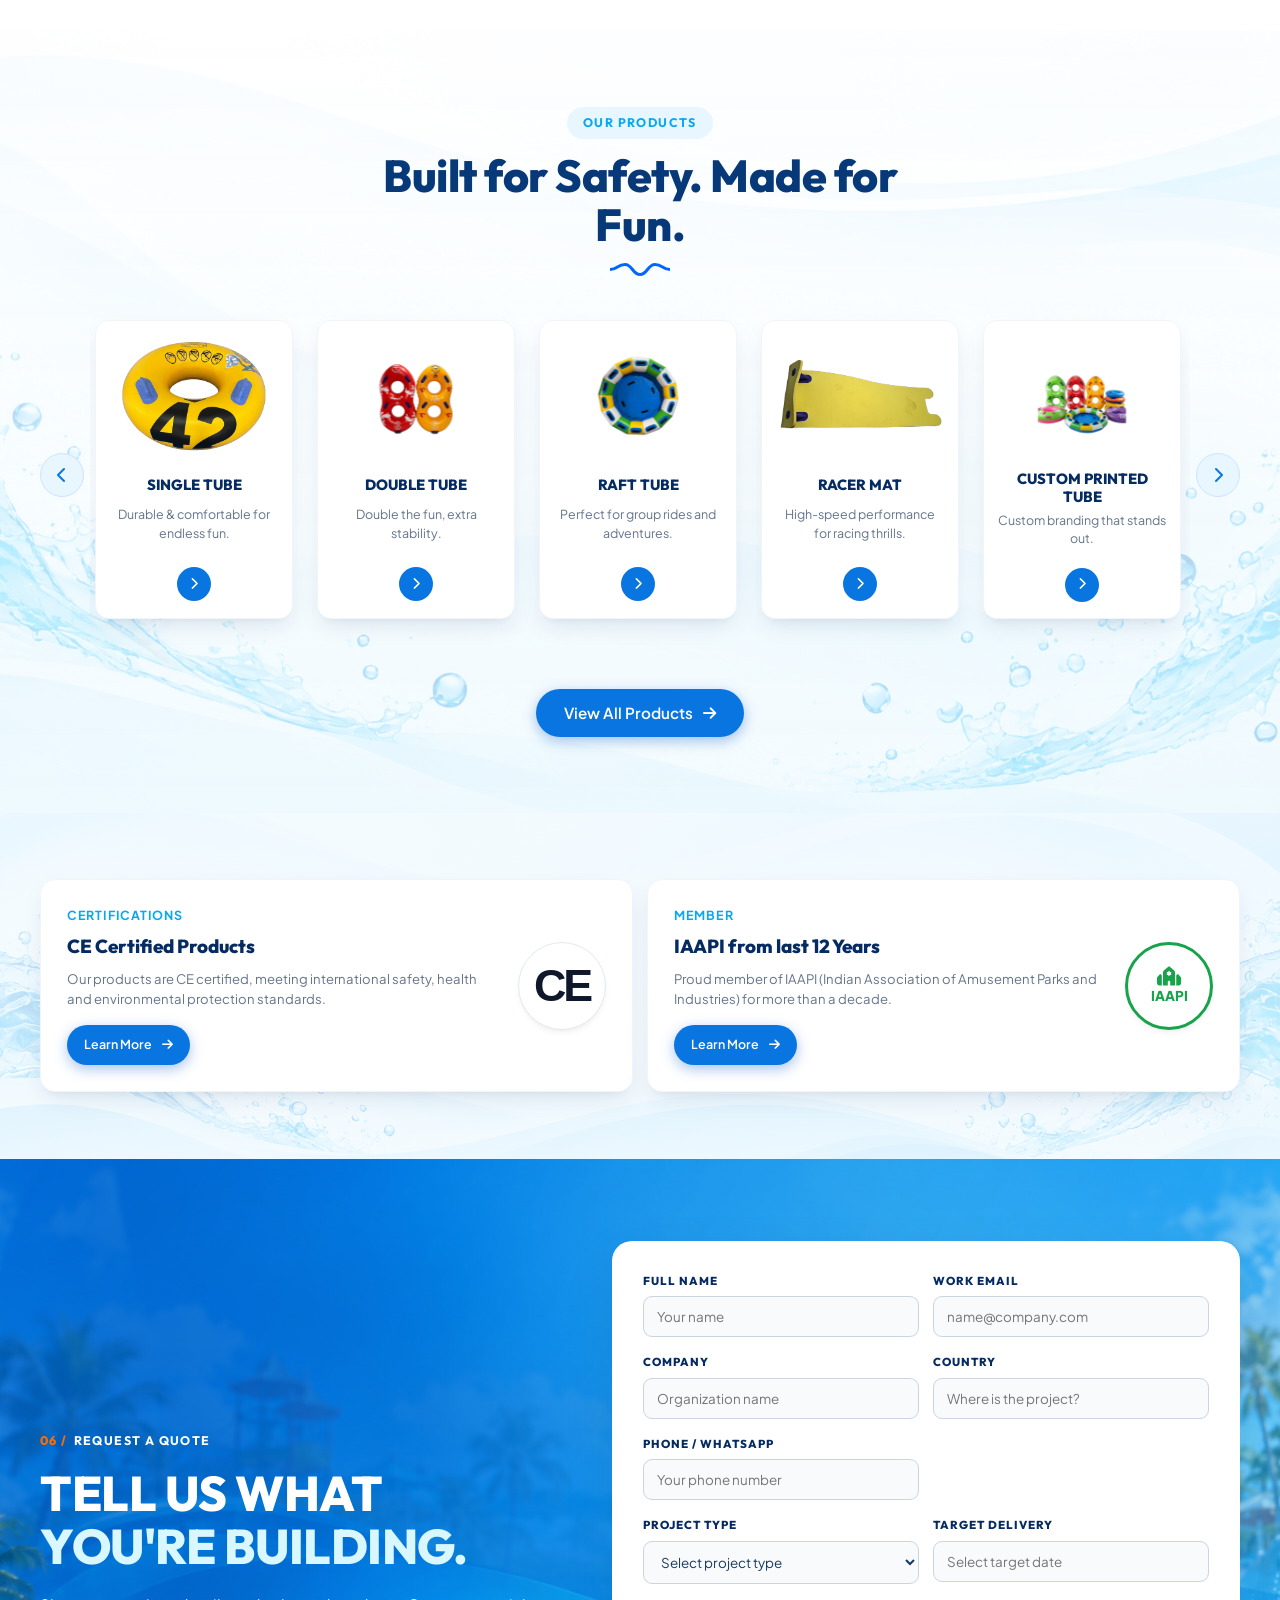
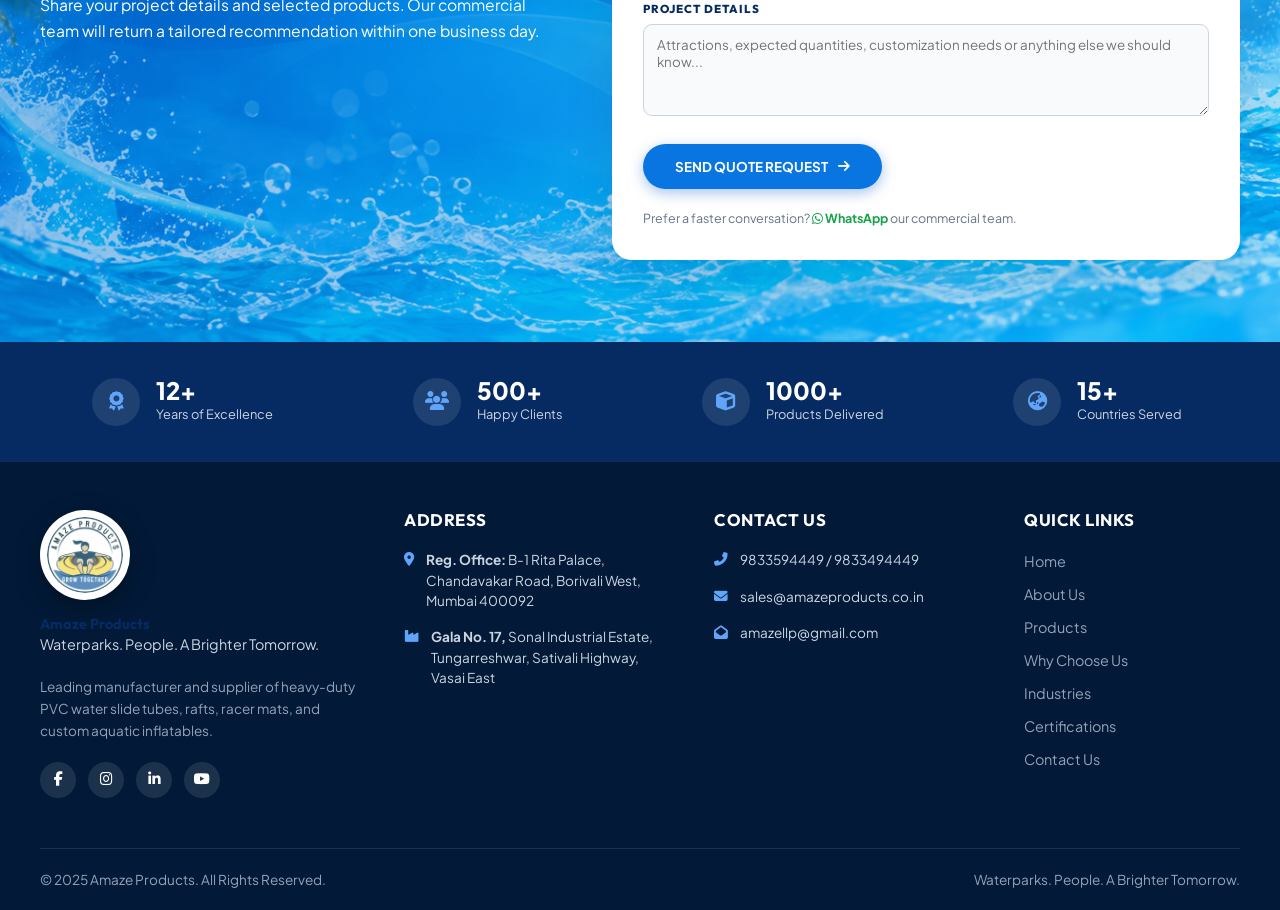
==== commit 65119467: "Add complete codebase including login, cart, register pages, product assets and site files" ====
--- a/index.html
+++ b/index.html
@@ -56,9 +56,10 @@
         <a href="products.html" class="nav-link">Products <i class="fas fa-chevron-down" style="font-size: 0.75rem; margin-left: 2px;"></i></a>
         <a href="certifications.html" class="nav-link">Certifications</a>
         <a href="#contact" class="nav-link">Contact Us</a>
+        <a href="login.html" class="nav-link">Staff Login</a>
       </nav>
 
-      <a href="#contact" class="btn btn-primary">Get a Quote <i class="fas fa-arrow-right"></i></a>
+      <div class="auth-actions"><a href="login.html" class="btn btn-secondary">Login</a><a href="register.html" class="btn btn-primary">Register <i class="fas fa-arrow-right"></i></a></div>
       
       <div class="mobile-toggle" id="mobileToggle">
         <i class="fas fa-bars"></i>
@@ -588,7 +589,7 @@
 
         <!-- Right Side: Form Card -->
         <div class="quote-form-card">
-          <form id="quoteForm" onsubmit="event.preventDefault(); alert('Thank you! Your quote request has been submitted successfully.');">
+          <form id="quoteForm">
             <div class="form-row">
               <div class="form-group">
                 <label for="fullName">FULL NAME</label>
@@ -608,6 +609,13 @@
               <div class="form-group">
                 <label for="country">COUNTRY</label>
                 <input type="text" id="country" placeholder="Where is the project?">
+              </div>
+            </div>
+
+            <div class="form-row">
+              <div class="form-group">
+                <label for="phone">PHONE / WHATSAPP</label>
+                <input type="tel" id="phone" placeholder="Your phone number" required>
               </div>
             </div>
 
@@ -812,7 +820,7 @@
         <p class="quote-modal-subtitle">Fill out your project details below and our commercial engineering team will respond within 24 hours.</p>
       </div>
 
-      <form id="popupQuoteForm" class="quote-modal-form" onsubmit="event.preventDefault(); alert('Thank you! Your quote request has been submitted. Our team will contact you shortly.'); document.getElementById('quoteModalOverlay').classList.remove('active'); document.body.style.overflow='';">
+      <form id="popupQuoteForm" class="quote-modal-form">
         <div class="modal-form-row">
           <div class="modal-form-group">
             <label for="popFullName">FULL NAME *</label>
--- a/styles.css
+++ b/styles.css
@@ -170,6 +170,23 @@
 .btn-circle:hover {
   transform: scale(1.1);
   background-color: var(--primary-blue);
+}
+
+/* Header authentication actions */
+.auth-actions {
+  display: flex;
+  align-items: center;
+  gap: 10px;
+}
+
+.auth-actions .btn {
+  padding: 10px 18px;
+  font-size: 0.82rem;
+}
+
+@media (max-width: 760px) {
+  .auth-actions { gap: 6px; }
+  .auth-actions .btn { padding: 8px 11px; font-size: 0.72rem; }
 }
 
 /* ==========================================================================
@@ -2248,7 +2265,8 @@
 .main-header.header-hidden { transform: translateY(-120%); }
 .main-header .container { padding: 0; max-width: 1240px; justify-content: center; position: relative; }
 .main-header .logo-link { position: absolute; left: 0; }
-.main-header > .container > .btn { position: absolute; right: 0; }
+.main-header > .container > .btn,
+.main-header > .container > .auth-actions { position: absolute; right: 0; }
 .logo-img { width: 70px; height: 70px; object-fit: contain; }
 .nav-menu { gap: 30px; }
 .nav-link { font-size: .88rem; font-weight: 700; color: #173962; }
@@ -2596,7 +2614,7 @@
   .main-header { width: 100%; top: 0; border-radius: 0 0 16px 16px; padding: 9px 18px; }
   .logo-img { width: 58px; height: 58px; }
   .main-header .container { justify-content: space-between; }
-  .main-header .logo-link, .main-header > .container > .btn { position: static; }
+  .main-header .logo-link, .main-header > .container > .btn, .main-header > .container > .auth-actions { position: static; }
   .nav-menu { top: 72px; height: calc(100vh - 72px); }
   .hero-section { padding-top: 34px; }
   .hero-content { padding: 68px 0 100px; }
